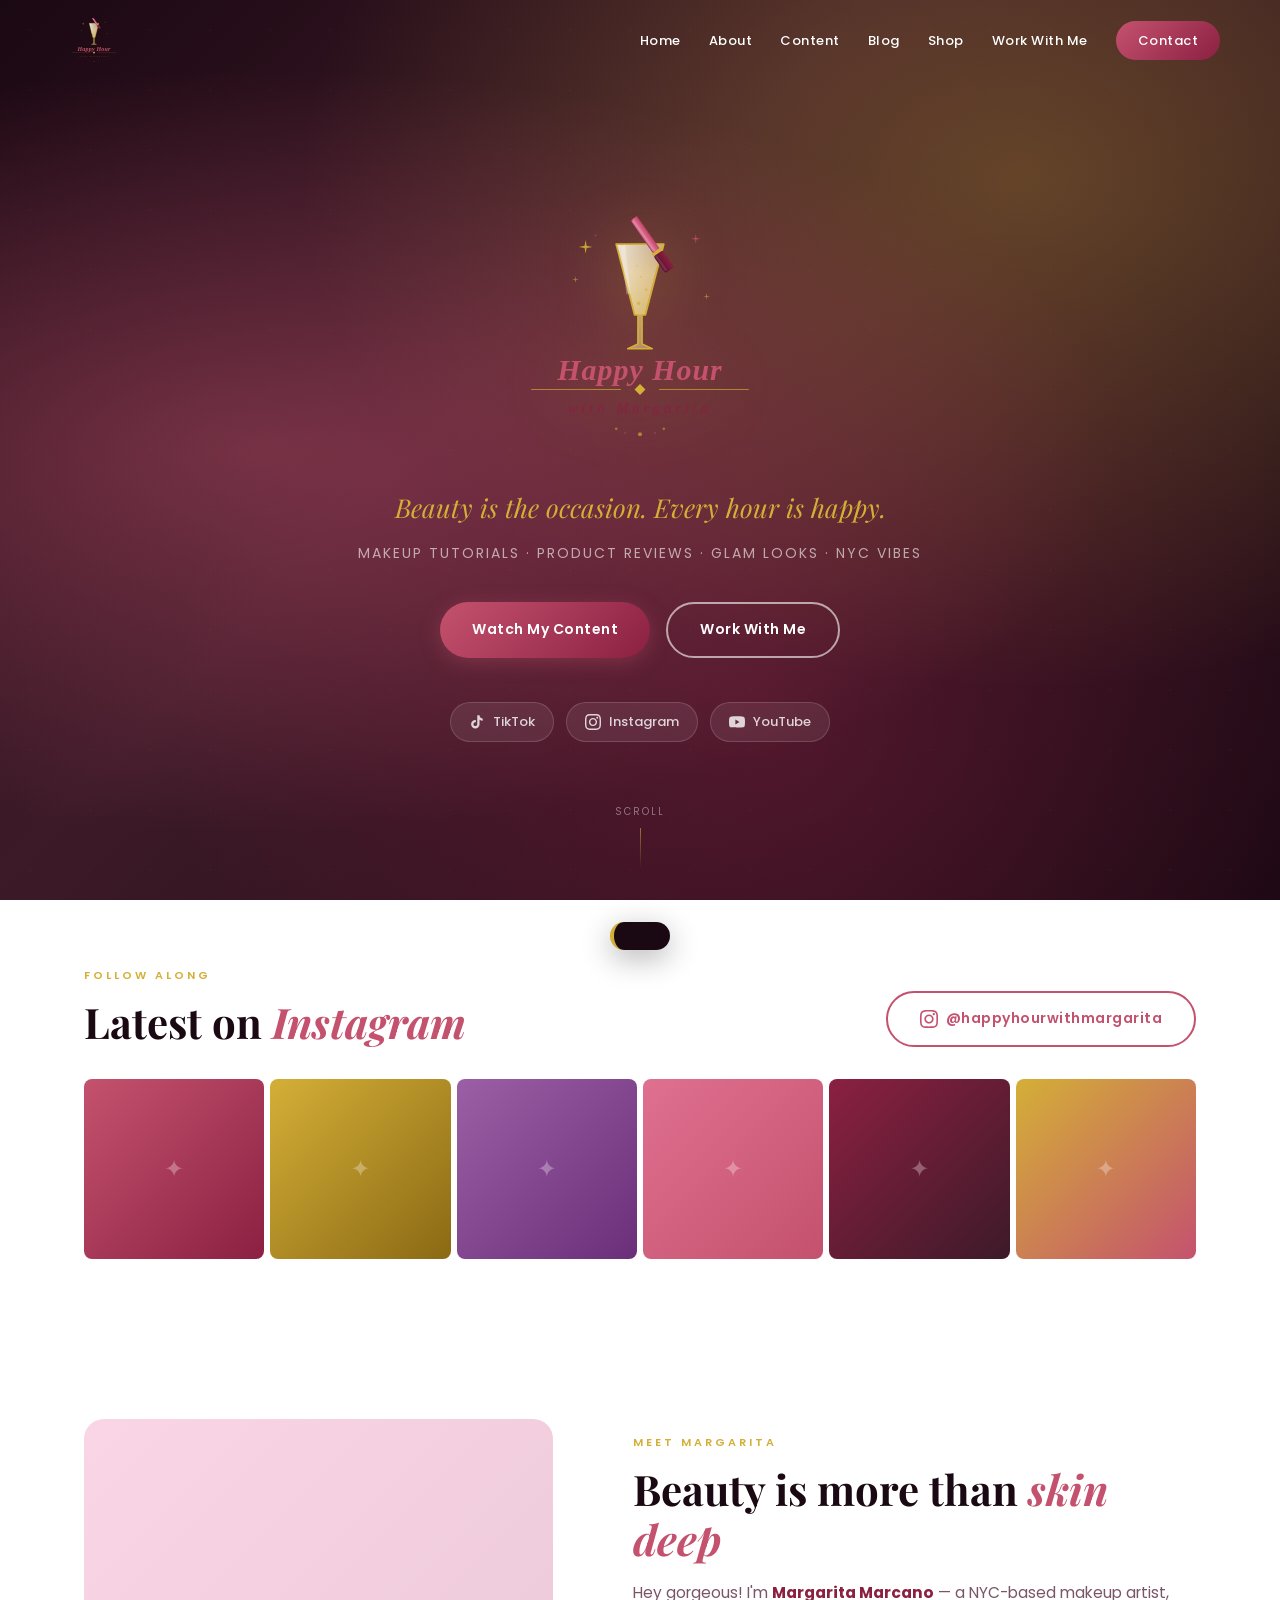
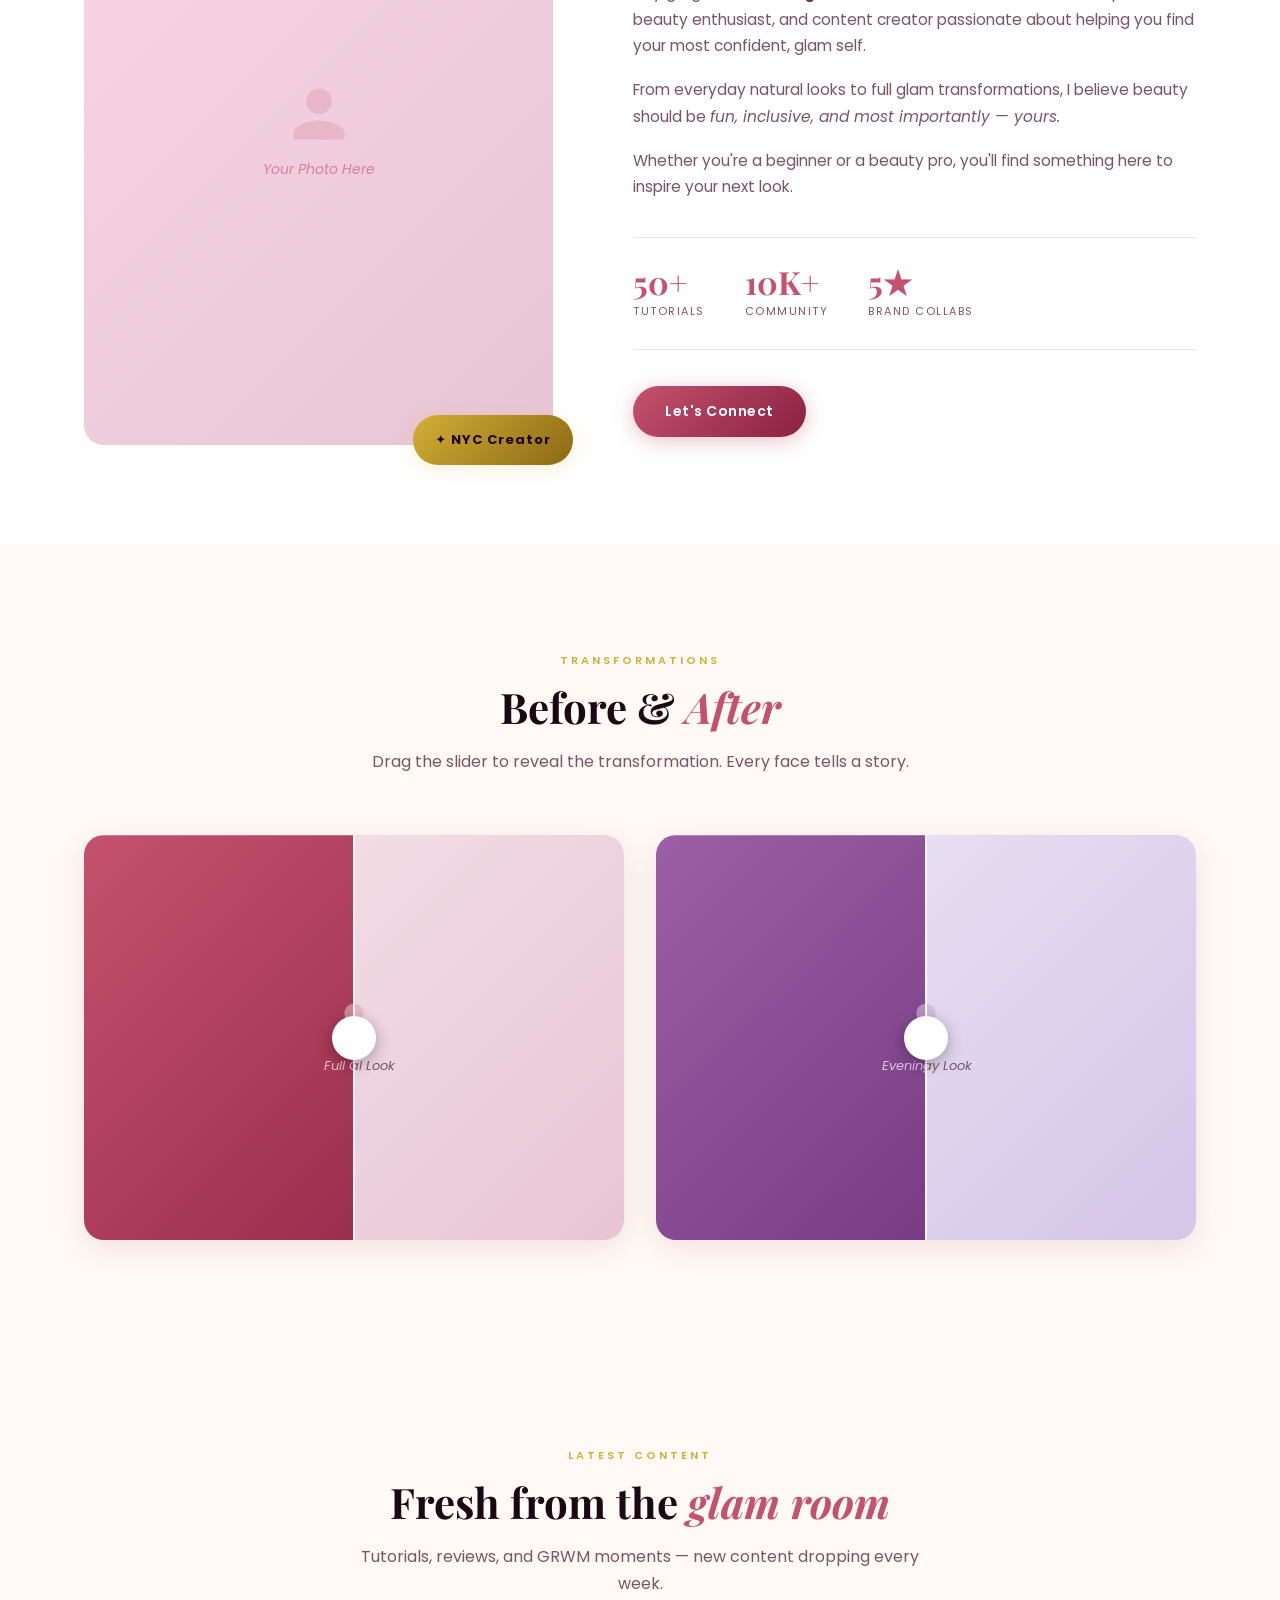
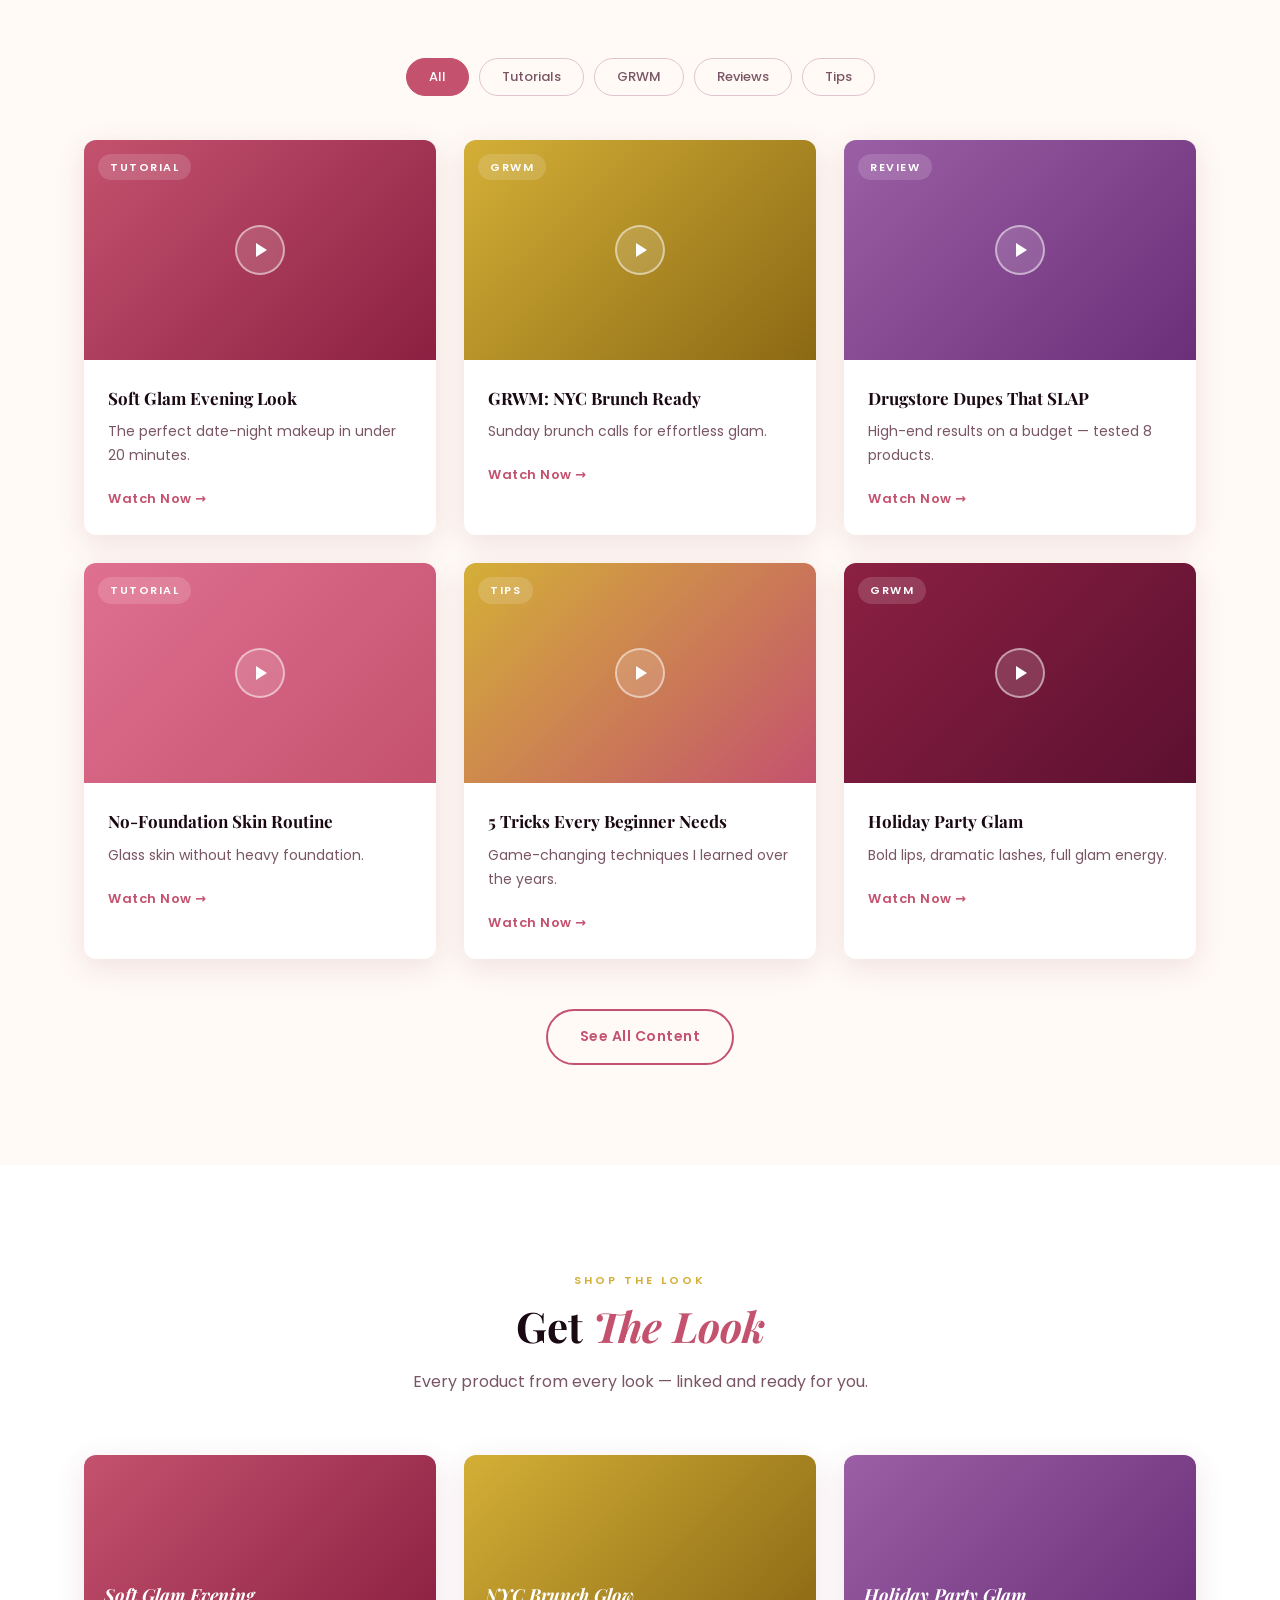
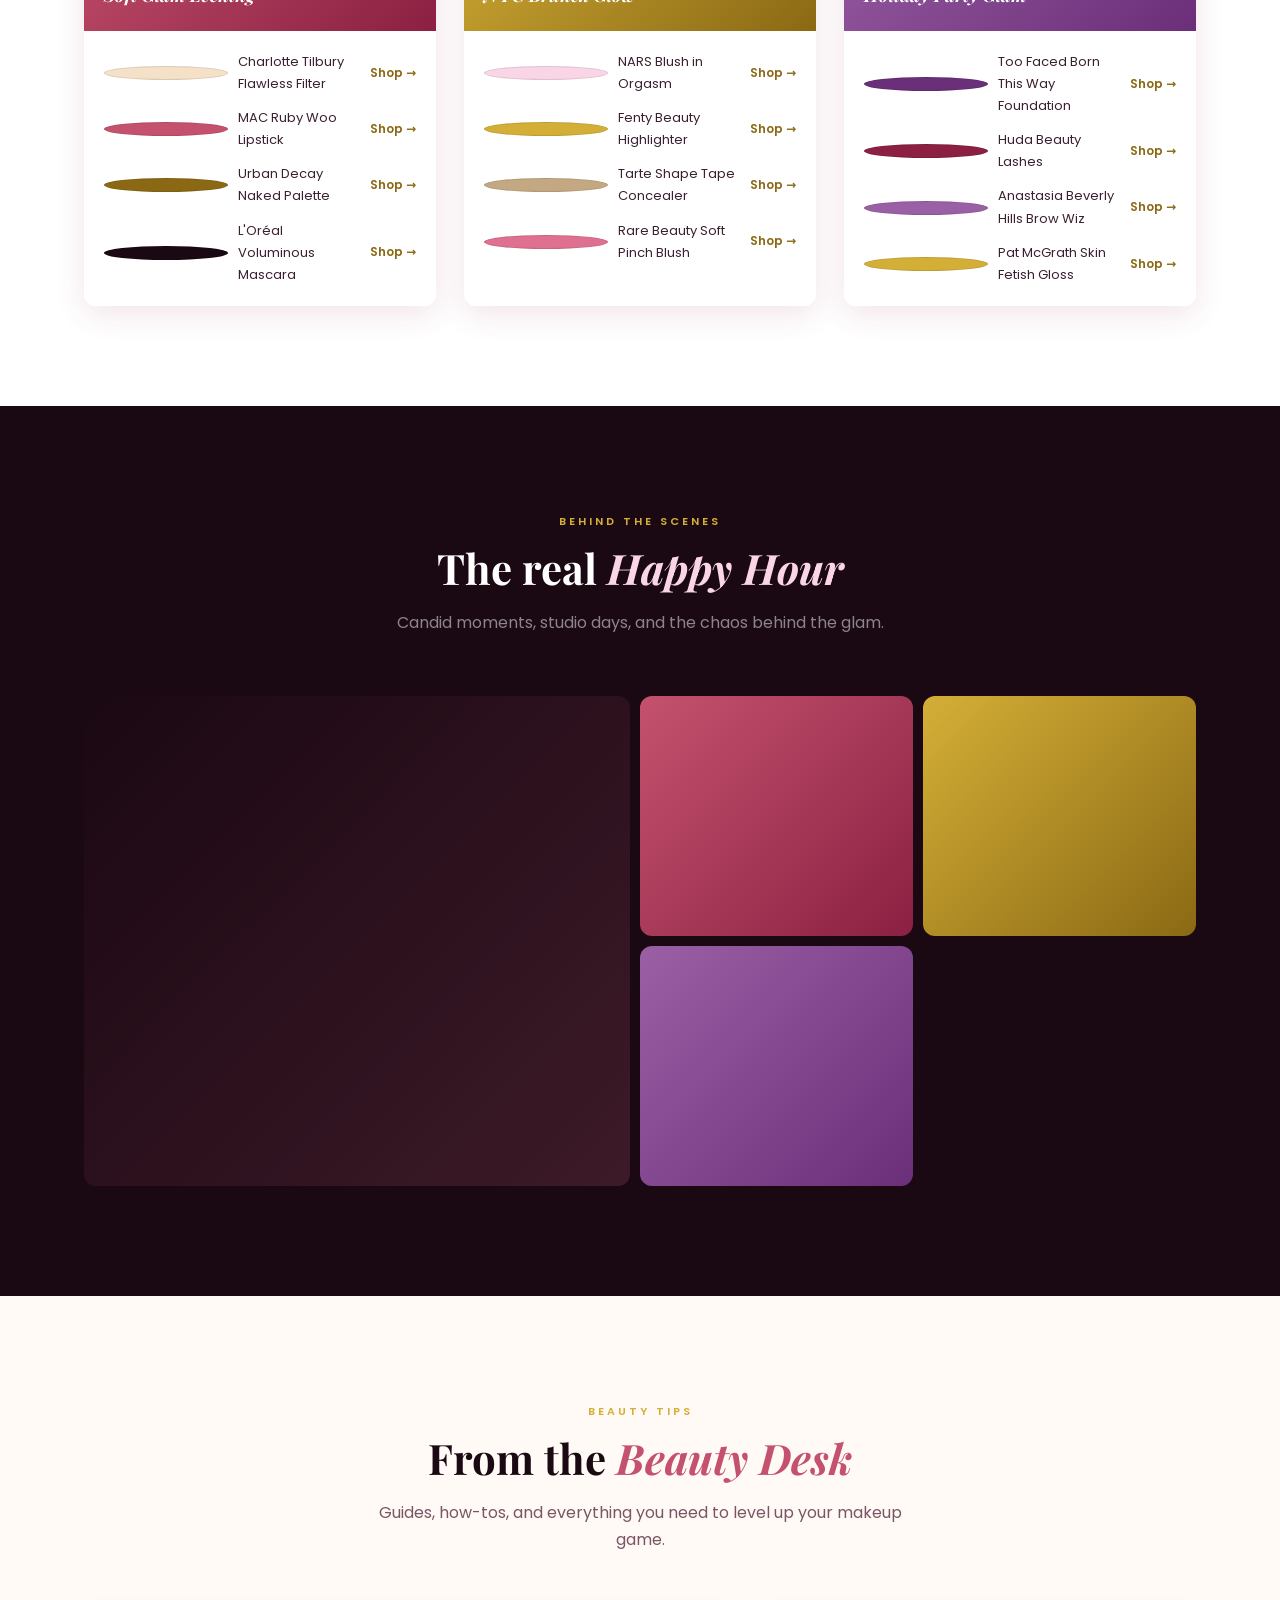
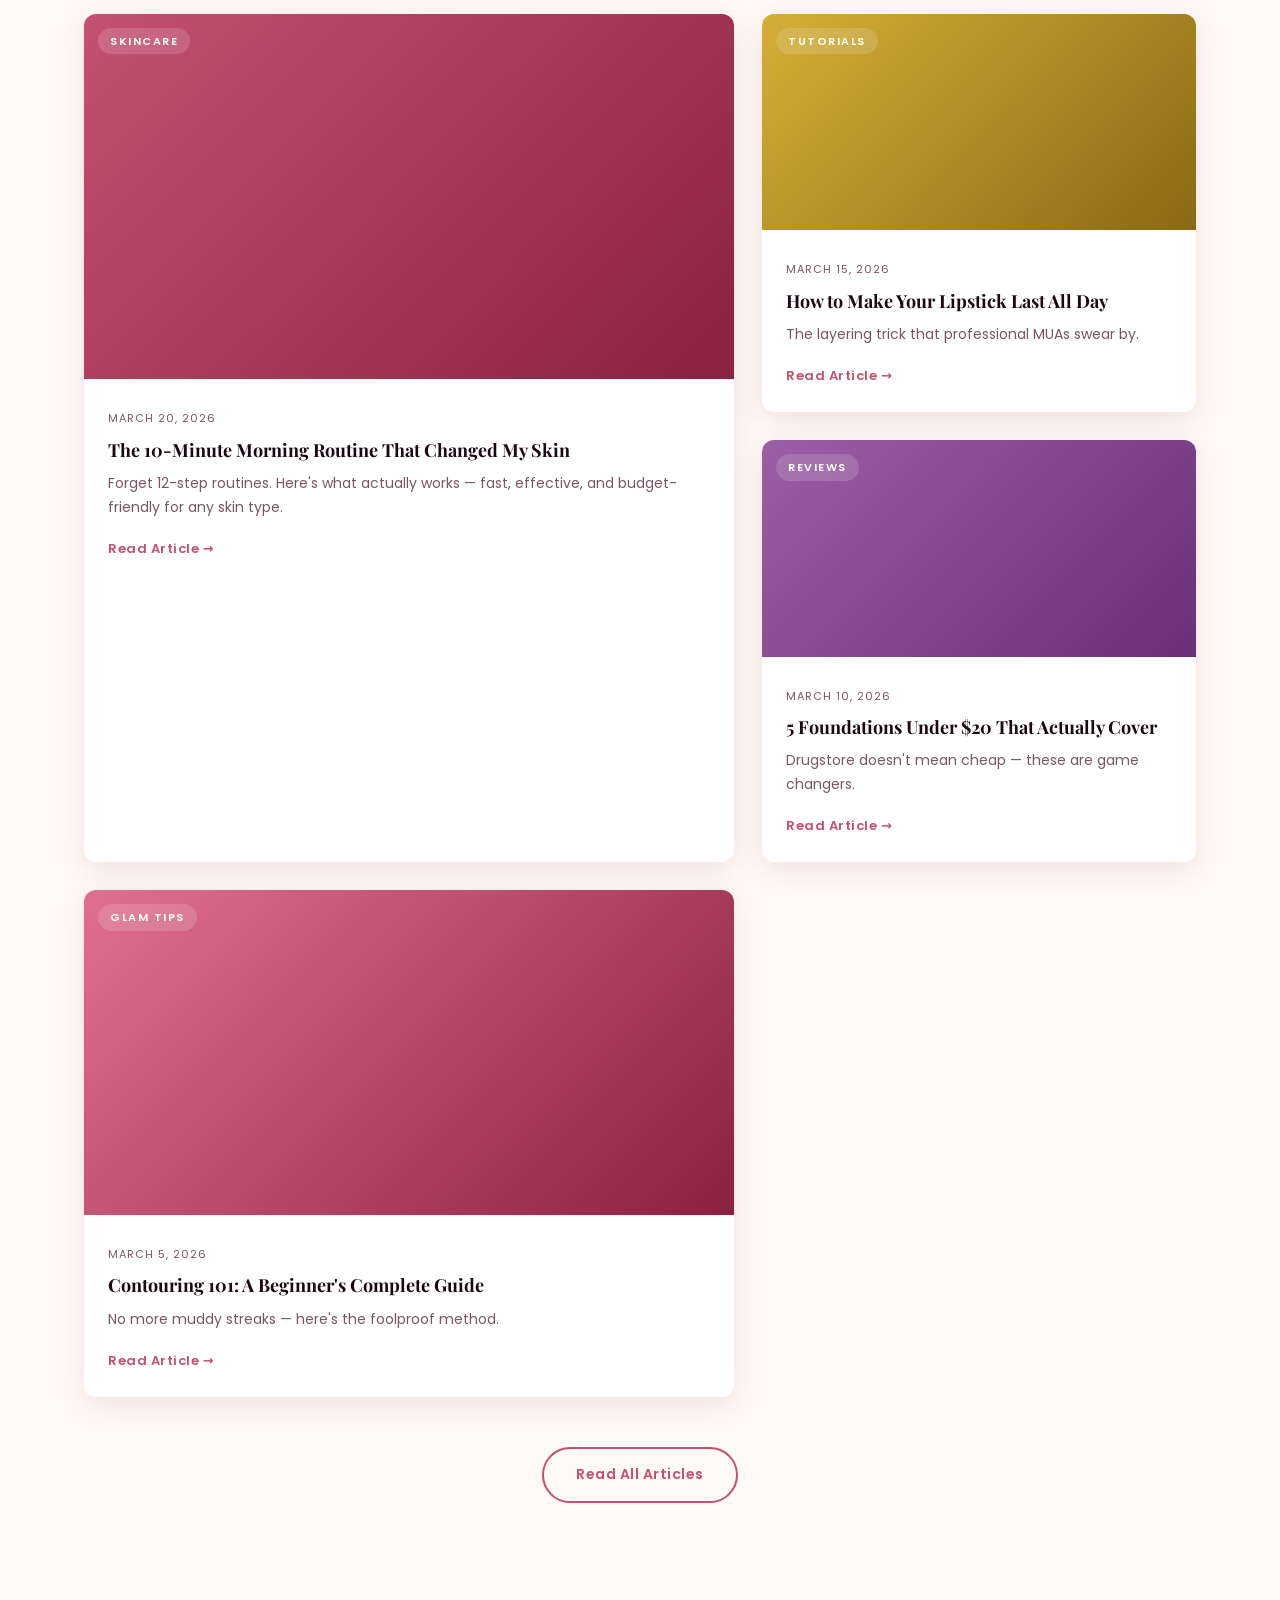
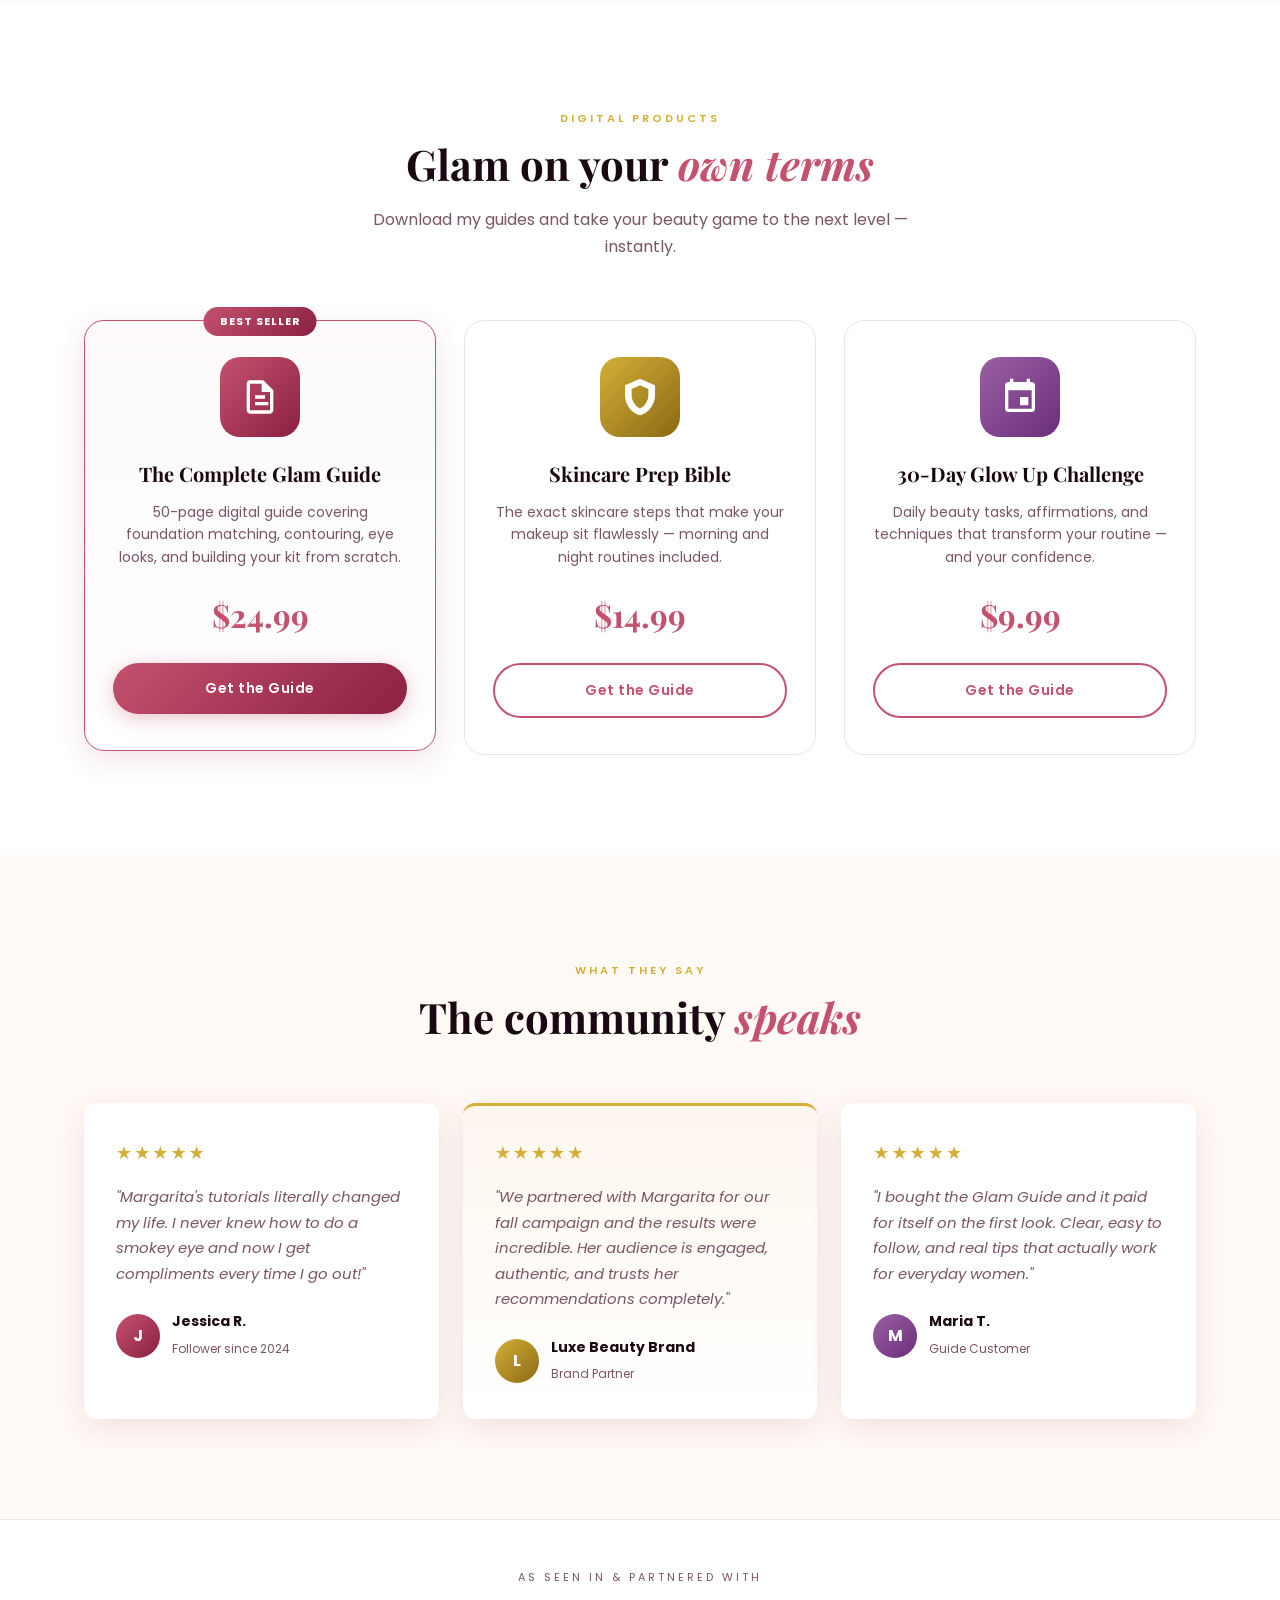
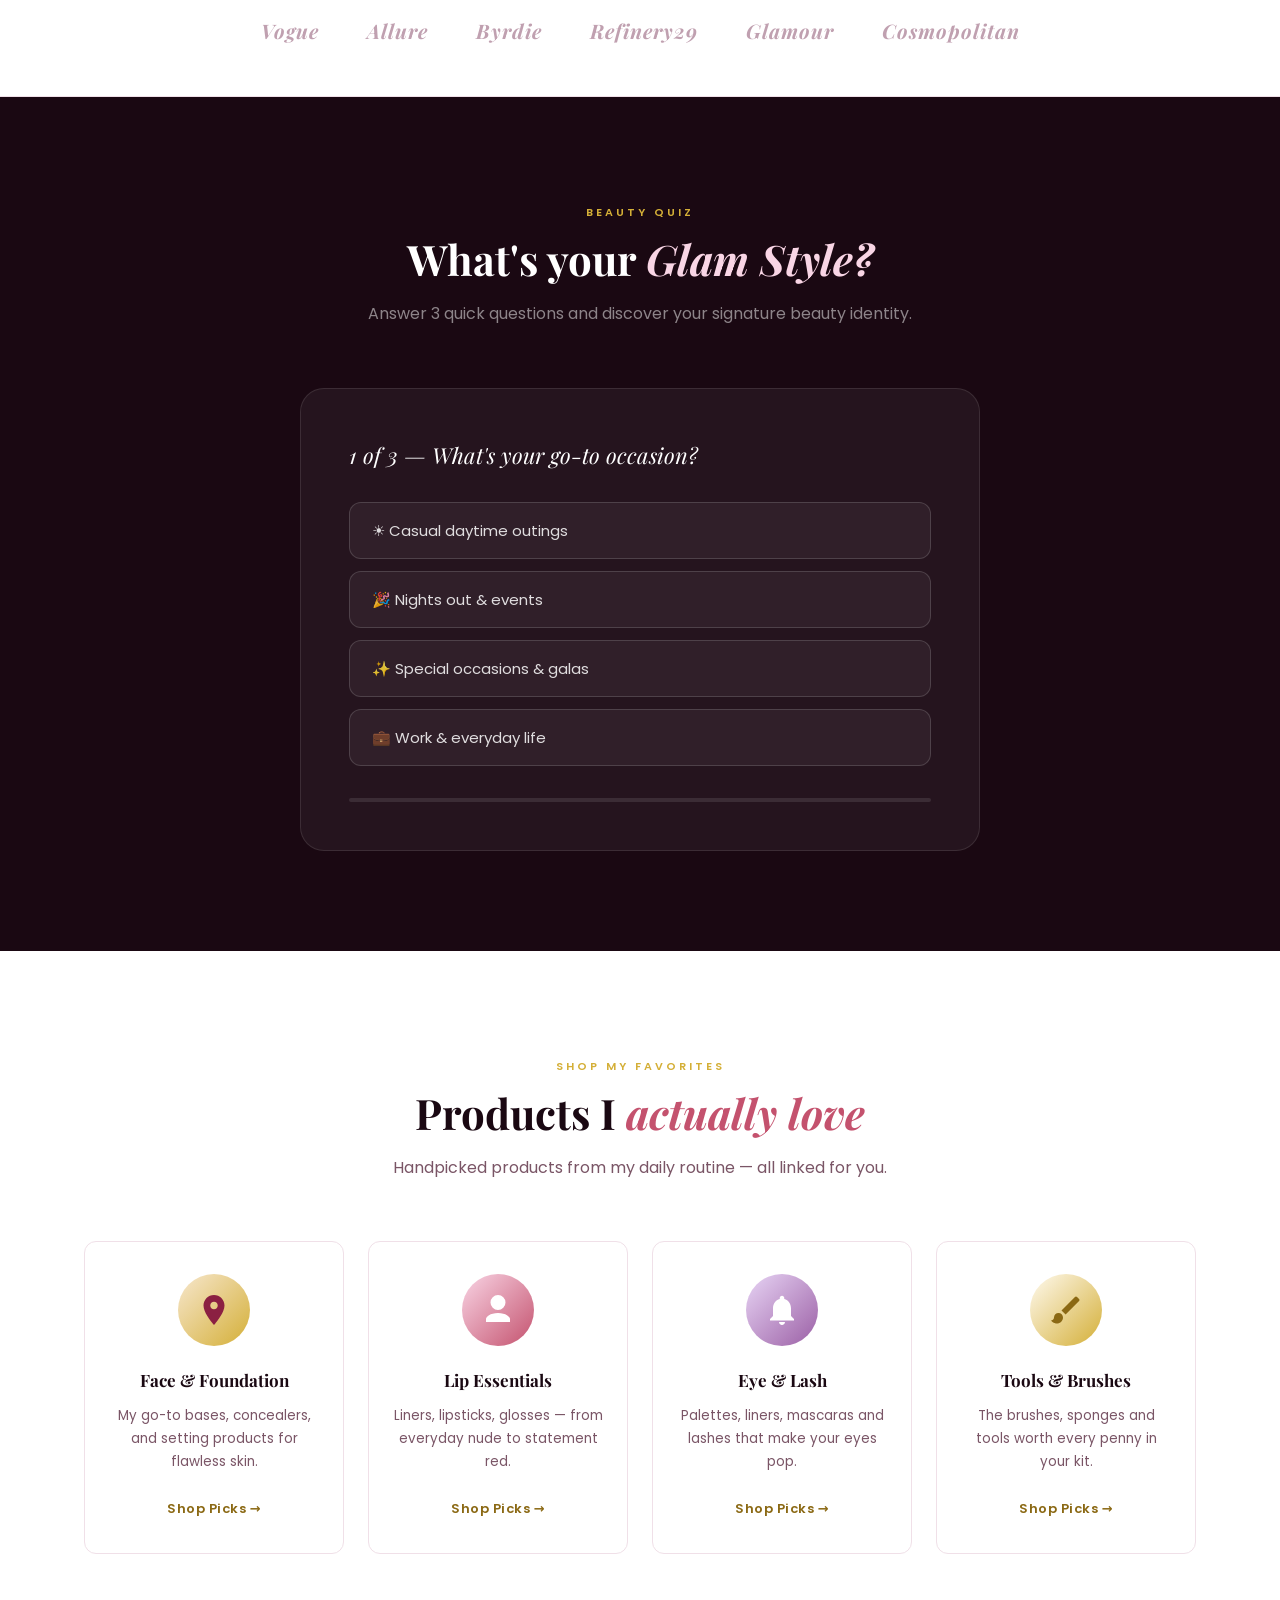
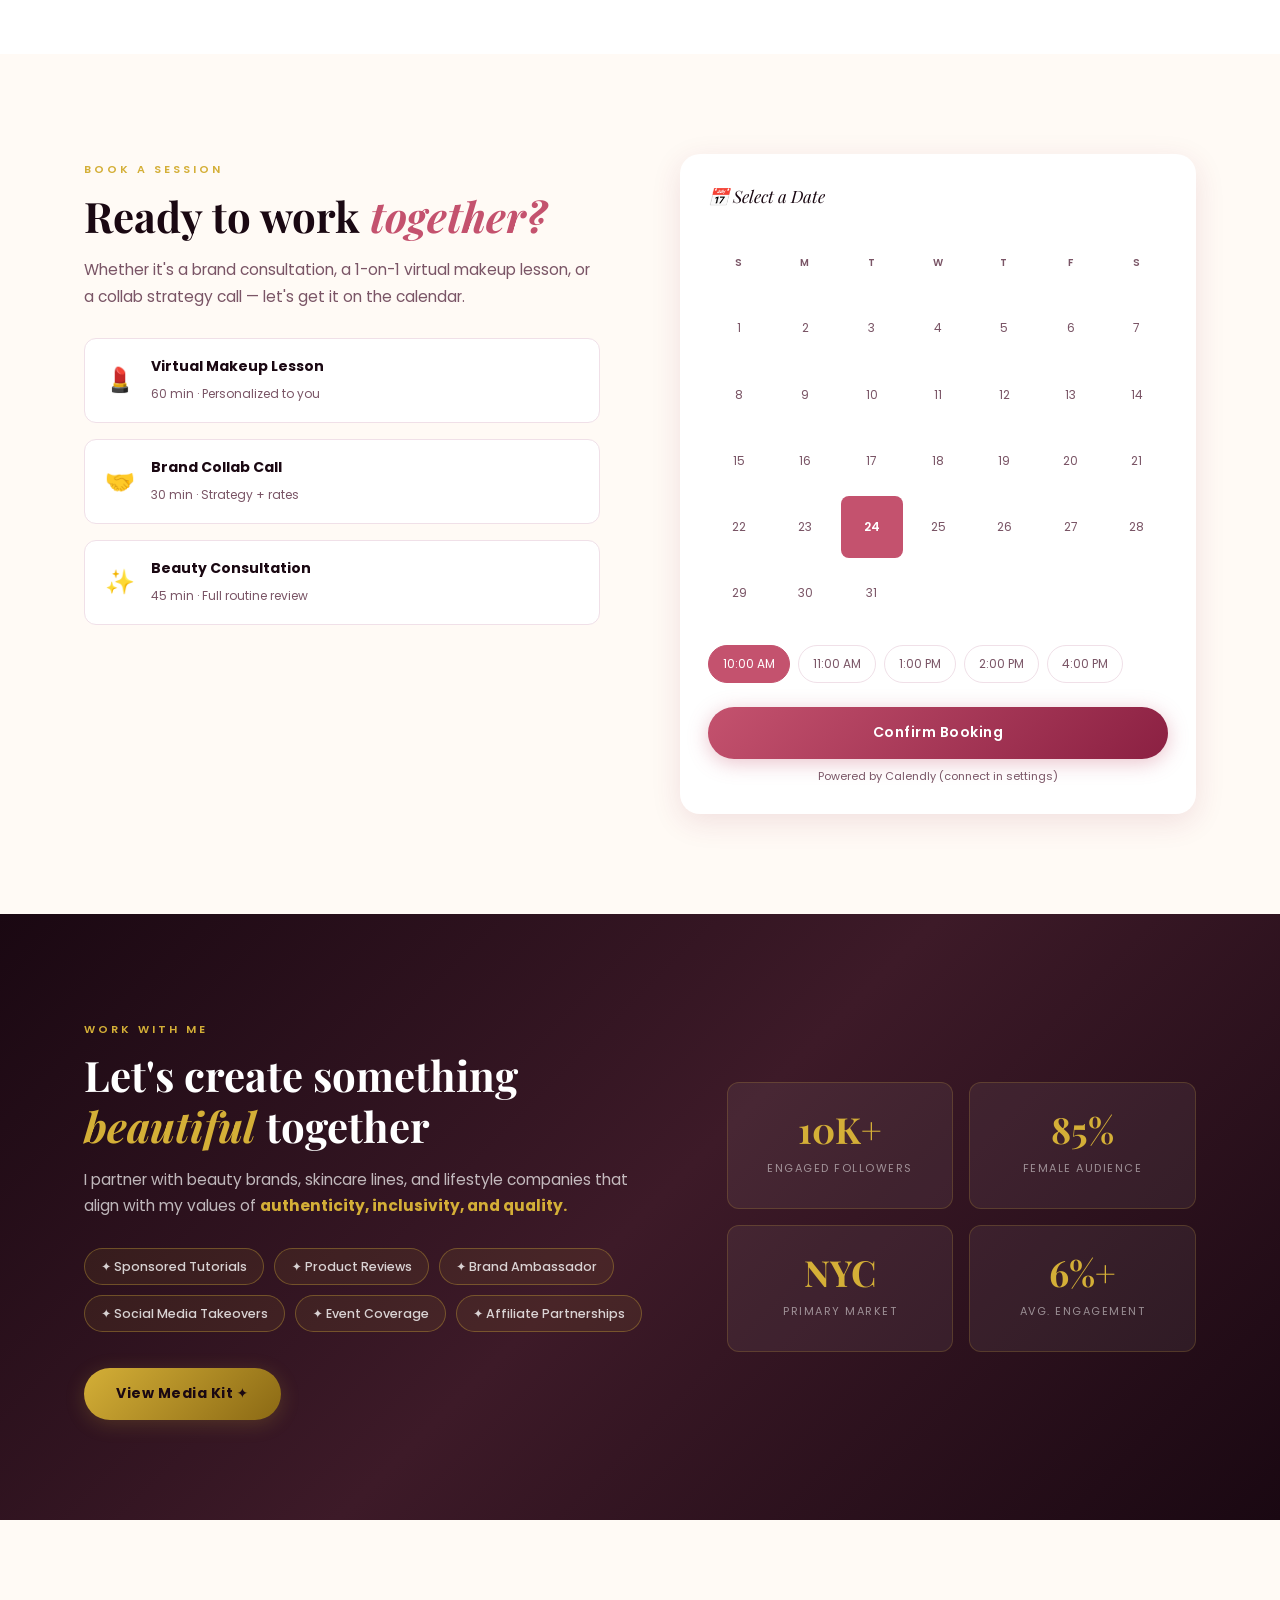
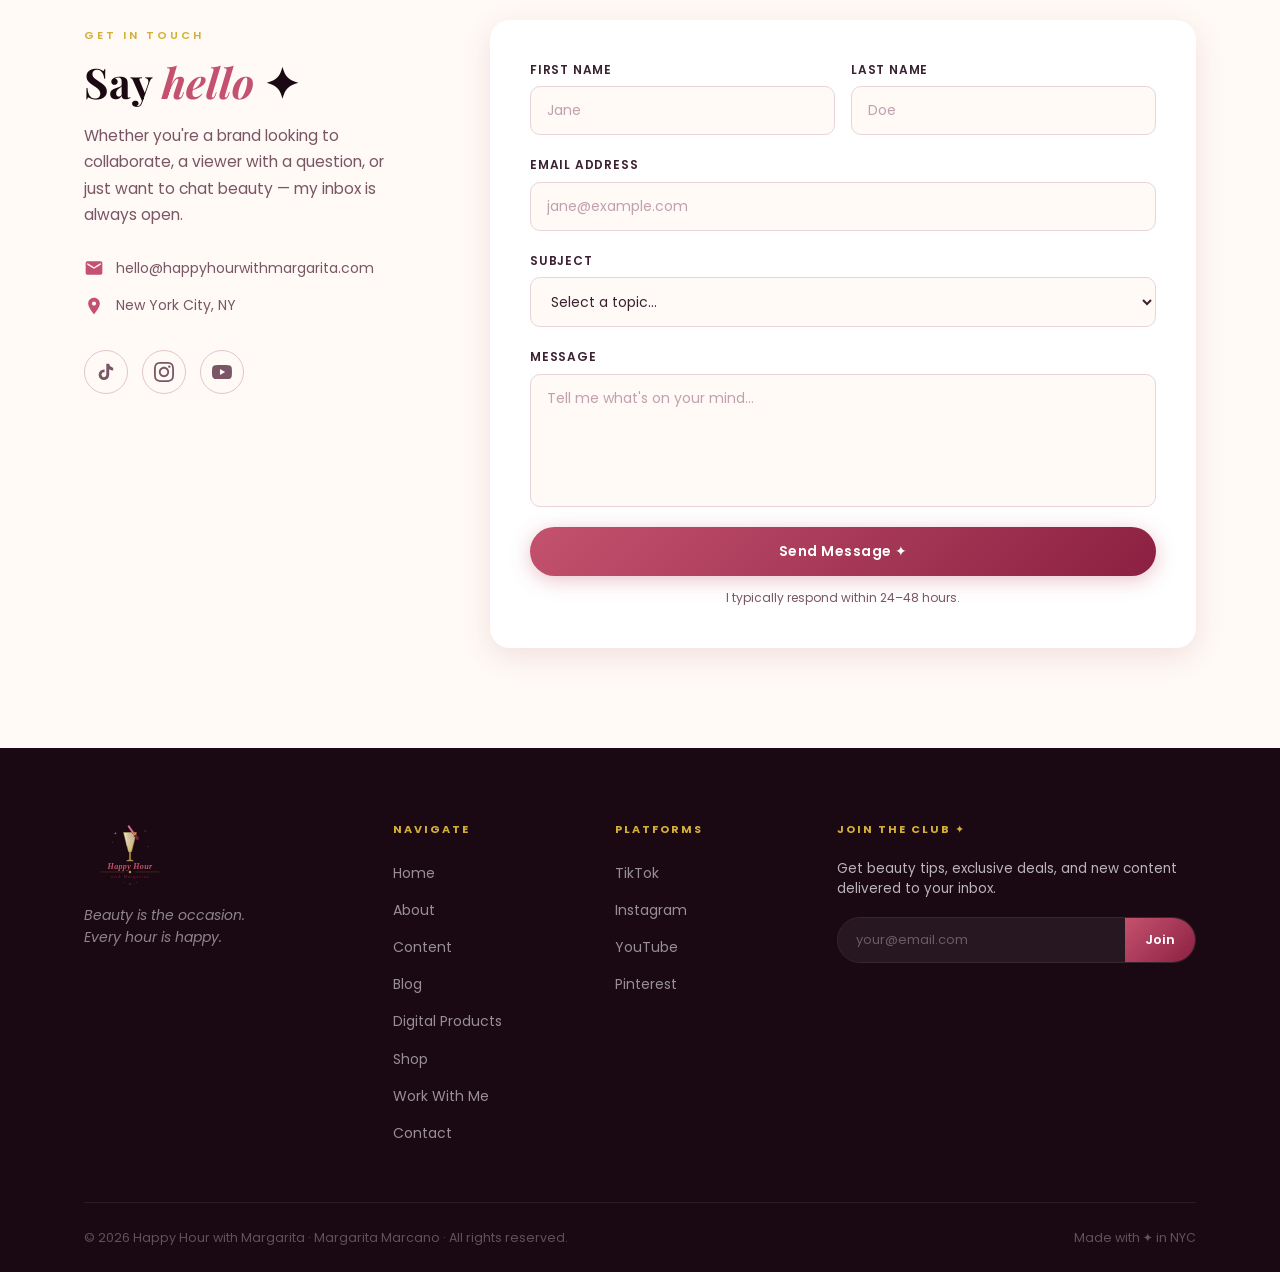
==== index.html @ 2d7ead0e "Initial site launch — Happy Hour with Margarita" ====
<!DOCTYPE html>
<html lang="en">
<head>
  <meta charset="UTF-8"/>
  <meta name="viewport" content="width=device-width, initial-scale=1.0"/>
  <meta name="description" content="Happy Hour with Margarita — Makeup tutorials, beauty tips, product reviews & glam content by Margarita Marcano."/>
  <title>Happy Hour with Margarita</title>
  <link rel="icon" href="logo.svg" type="image/svg+xml"/>
  <link rel="preconnect" href="https://fonts.googleapis.com"/>
  <link rel="preconnect" href="https://fonts.gstatic.com" crossorigin/>
  <link href="https://fonts.googleapis.com/css2?family=Playfair+Display:ital,wght@0,400;0,700;1,400;1,700&family=Poppins:wght@300;400;500;600&display=swap" rel="stylesheet"/>
  <link rel="stylesheet" href="css/style.css"/>
</head>
<body>

  <!-- ===== NAVBAR ===== -->
  <nav class="navbar" id="navbar">
    <div class="nav-inner">
      <a href="#home" class="nav-logo"><img src="logo.svg" alt="Happy Hour with Margarita" height="52"/></a>
      <button class="nav-toggle" id="navToggle" aria-label="Open menu">
        <span></span><span></span><span></span>
      </button>
      <ul class="nav-links" id="navLinks">
        <li><a href="#home">Home</a></li>
        <li><a href="#about">About</a></li>
        <li><a href="#content">Content</a></li>
        <li><a href="#blog">Blog</a></li>
        <li><a href="#shop">Shop</a></li>
        <li><a href="#collab">Work With Me</a></li>
        <li><a href="#contact" class="nav-cta">Contact</a></li>
      </ul>
    </div>
  </nav>

  <!-- ===== HERO ===== -->
  <section class="hero" id="home">
    <div class="hero-bg"></div>
    <div class="hero-overlay"></div>
    <div class="hero-content">
      <div class="hero-logo-wrap">
        <img src="logo.svg" alt="Happy Hour with Margarita" class="hero-logo"/>
      </div>
      <p class="hero-tagline">Beauty is the occasion. Every hour is happy.</p>
      <p class="hero-sub">Makeup tutorials · Product reviews · Glam looks · NYC vibes</p>
      <div class="hero-btns">
        <a href="#content" class="btn btn-primary">Watch My Content</a>
        <a href="#collab" class="btn btn-outline">Work With Me</a>
      </div>
      <div class="hero-socials">
        <a href="#" class="social-pill">
          <svg width="16" height="16" viewBox="0 0 24 24" fill="currentColor"><path d="M19.59 6.69a4.83 4.83 0 01-3.77-4.25V2h-3.45v13.67a2.89 2.89 0 01-2.88 2.5 2.89 2.89 0 01-2.89-2.89 2.89 2.89 0 012.89-2.89c.28 0 .54.04.79.1V9.01a6.28 6.28 0 00-.79-.05 6.34 6.34 0 00-6.34 6.34 6.34 6.34 0 006.34 6.34 6.34 6.34 0 006.33-6.34V8.69a8.18 8.18 0 004.78 1.52V6.75a4.85 4.85 0 01-1.01-.06z"/></svg>
          TikTok
        </a>
        <a href="#" class="social-pill">
          <svg width="16" height="16" viewBox="0 0 24 24" fill="currentColor"><path d="M12 2.163c3.204 0 3.584.012 4.85.07 3.252.148 4.771 1.691 4.919 4.919.058 1.265.069 1.645.069 4.849 0 3.205-.012 3.584-.069 4.849-.149 3.225-1.664 4.771-4.919 4.919-1.266.058-1.644.07-4.85.07-3.204 0-3.584-.012-4.849-.07-3.26-.149-4.771-1.699-4.919-4.92-.058-1.265-.07-1.644-.07-4.849 0-3.204.013-3.583.07-4.849.149-3.227 1.664-4.771 4.919-4.919 1.266-.057 1.645-.069 4.849-.069zm0-2.163c-3.259 0-3.667.014-4.947.072-4.358.2-6.78 2.618-6.98 6.98-.059 1.281-.073 1.689-.073 4.948 0 3.259.014 3.668.072 4.948.2 4.358 2.618 6.78 6.98 6.98 1.281.058 1.689.072 4.948.072 3.259 0 3.668-.014 4.948-.072 4.354-.2 6.782-2.618 6.979-6.98.059-1.28.073-1.689.073-4.948 0-3.259-.014-3.667-.072-4.947-.196-4.354-2.617-6.78-6.979-6.98-1.281-.059-1.69-.073-4.949-.073zm0 5.838c-3.403 0-6.162 2.759-6.162 6.162s2.759 6.163 6.162 6.163 6.162-2.759 6.162-6.163c0-3.403-2.759-6.162-6.162-6.162zm0 10.162c-2.209 0-4-1.79-4-4 0-2.209 1.791-4 4-4s4 1.791 4 4c0 2.21-1.791 4-4 4zm6.406-11.845c-.796 0-1.441.645-1.441 1.44s.645 1.44 1.441 1.44c.795 0 1.439-.645 1.439-1.44s-.644-1.44-1.439-1.44z"/></svg>
          Instagram
        </a>
        <a href="#" class="social-pill">
          <svg width="16" height="16" viewBox="0 0 24 24" fill="currentColor"><path d="M23.498 6.186a3.016 3.016 0 00-2.122-2.136C19.505 3.545 12 3.545 12 3.545s-7.505 0-9.377.505A3.017 3.017 0 00.502 6.186C0 8.07 0 12 0 12s0 3.93.502 5.814a3.016 3.016 0 002.122 2.136c1.871.505 9.376.505 9.376.505s7.505 0 9.377-.505a3.015 3.015 0 002.122-2.136C24 15.93 24 12 24 12s0-3.93-.502-5.814zM9.545 15.568V8.432L15.818 12l-6.273 3.568z"/></svg>
          YouTube
        </a>
      </div>
    </div>
    <div class="hero-scroll"><span>scroll</span><div class="scroll-line"></div></div>
  </section>

  <!-- ===== INSTAGRAM FEED ===== -->
  <section class="instagram-section" id="instagram">
    <div class="container">
      <div class="ig-header">
        <div>
          <span class="section-label">Follow Along</span>
          <h2 class="section-title" style="margin-bottom:0">Latest on <em>Instagram</em></h2>
        </div>
        <a href="#" class="btn btn-outline-dark">
          <svg width="18" height="18" viewBox="0 0 24 24" fill="currentColor"><path d="M12 2.163c3.204 0 3.584.012 4.85.07 3.252.148 4.771 1.691 4.919 4.919.058 1.265.069 1.645.069 4.849 0 3.205-.012 3.584-.069 4.849-.149 3.225-1.664 4.771-4.919 4.919-1.266.058-1.644.07-4.85.07-3.204 0-3.584-.012-4.849-.07-3.26-.149-4.771-1.699-4.919-4.92-.058-1.265-.07-1.644-.07-4.849 0-3.204.013-3.583.07-4.849.149-3.227 1.664-4.771 4.919-4.919 1.266-.057 1.645-.069 4.849-.069zm0-2.163c-3.259 0-3.667.014-4.947.072-4.358.2-6.78 2.618-6.98 6.98-.059 1.281-.073 1.689-.073 4.948 0 3.259.014 3.668.072 4.948.2 4.358 2.618 6.78 6.98 6.98 1.281.058 1.689.072 4.948.072 3.259 0 3.668-.014 4.948-.072 4.354-.2 6.782-2.618 6.979-6.98.059-1.28.073-1.689.073-4.948 0-3.259-.014-3.667-.072-4.947-.196-4.354-2.617-6.78-6.979-6.98-1.281-.059-1.69-.073-4.949-.073zm0 5.838c-3.403 0-6.162 2.759-6.162 6.162s2.759 6.163 6.162 6.163 6.162-2.759 6.162-6.163c0-3.403-2.759-6.162-6.162-6.162zm0 10.162c-2.209 0-4-1.79-4-4 0-2.209 1.791-4 4-4s4 1.791 4 4c0 2.21-1.791 4-4 4zm6.406-11.845c-.796 0-1.441.645-1.441 1.44s.645 1.44 1.441 1.44c.795 0 1.439-.645 1.439-1.44s-.644-1.44-1.439-1.44z"/></svg>
          @happyhourwithmargarita
        </a>
      </div>
      <div class="ig-grid">
        <a href="#" class="ig-post" style="--bg:linear-gradient(135deg,#C4526E,#8B2042)"><span>✦</span></a>
        <a href="#" class="ig-post" style="--bg:linear-gradient(135deg,#D4AF37,#8B6914)"><span>✦</span></a>
        <a href="#" class="ig-post" style="--bg:linear-gradient(135deg,#9B5FA5,#6B2F7A)"><span>✦</span></a>
        <a href="#" class="ig-post" style="--bg:linear-gradient(135deg,#E07090,#C4526E)"><span>✦</span></a>
        <a href="#" class="ig-post" style="--bg:linear-gradient(135deg,#8B2042,#3D1A28)"><span>✦</span></a>
        <a href="#" class="ig-post" style="--bg:linear-gradient(135deg,#D4AF37,#C4526E)"><span>✦</span></a>
      </div>
    </div>
  </section>

  <!-- ===== ABOUT ===== -->
  <section class="about section" id="about">
    <div class="container">
      <div class="about-grid">
        <div class="about-image-wrap">
          <div class="about-image-placeholder">
            <div class="img-placeholder-inner">
              <svg width="64" height="64" viewBox="0 0 24 24" fill="#C4526E" opacity="0.3"><path d="M12 12c2.7 0 4.8-2.1 4.8-4.8S14.7 2.4 12 2.4 7.2 4.5 7.2 7.2 9.3 12 12 12zm0 2.4c-3.2 0-9.6 1.6-9.6 4.8v2.4h19.2v-2.4c0-3.2-6.4-4.8-9.6-4.8z"/></svg>
              <p>Your Photo Here</p>
            </div>
          </div>
          <div class="about-badge">✦ NYC Creator</div>
        </div>
        <div class="about-text">
          <span class="section-label">Meet Margarita</span>
          <h2 class="section-title">Beauty is more than <em>skin deep</em></h2>
          <p>Hey gorgeous! I'm <strong>Margarita Marcano</strong> — a NYC-based makeup artist, beauty enthusiast, and content creator passionate about helping you find your most confident, glam self.</p>
          <p>From everyday natural looks to full glam transformations, I believe beauty should be <em>fun, inclusive, and most importantly — yours.</em></p>
          <p>Whether you're a beginner or a beauty pro, you'll find something here to inspire your next look.</p>
          <div class="about-stats">
            <div class="stat"><span class="stat-num">50+</span><span class="stat-label">Tutorials</span></div>
            <div class="stat"><span class="stat-num">10K+</span><span class="stat-label">Community</span></div>
            <div class="stat"><span class="stat-num">5★</span><span class="stat-label">Brand Collabs</span></div>
          </div>
          <a href="#contact" class="btn btn-primary">Let's Connect</a>
        </div>
      </div>
    </div>
  </section>

  <!-- ===== BEFORE & AFTER ===== -->
  <section class="ba-section section" id="before-after">
    <div class="container">
      <div class="section-header">
        <span class="section-label">Transformations</span>
        <h2 class="section-title">Before &amp; <em>After</em></h2>
        <p class="section-desc">Drag the slider to reveal the transformation. Every face tells a story.</p>
      </div>
      <div class="ba-grid">
        <div class="ba-slider" id="baSlider1">
          <div class="ba-before" style="background:linear-gradient(135deg,#F5E6EA,#E8C5D5)">
            <div class="ba-label">Before</div>
            <div class="ba-placeholder"><svg width="48" height="48" viewBox="0 0 24 24" fill="#C4526E" opacity="0.2"><path d="M12 12c2.7 0 4.8-2.1 4.8-4.8S14.7 2.4 12 2.4 7.2 4.5 7.2 7.2 9.3 12 12 12zm0 2.4c-3.2 0-9.6 1.6-9.6 4.8v2.4h19.2v-2.4c0-3.2-6.4-4.8-9.6-4.8z"/></svg><span>Natural Look</span></div>
          </div>
          <div class="ba-after" style="background:linear-gradient(135deg,#C4526E,#8B2042)">
            <div class="ba-label after">After</div>
            <div class="ba-placeholder light"><svg width="48" height="48" viewBox="0 0 24 24" fill="white" opacity="0.4"><path d="M12 12c2.7 0 4.8-2.1 4.8-4.8S14.7 2.4 12 2.4 7.2 4.5 7.2 7.2 9.3 12 12 12zm0 2.4c-3.2 0-9.6 1.6-9.6 4.8v2.4h19.2v-2.4c0-3.2-6.4-4.8-9.6-4.8z"/></svg><span>Full Glam</span></div>
          </div>
          <div class="ba-handle" data-slider="baSlider1">
            <div class="ba-line"></div>
            <div class="ba-circle">
              <svg width="20" height="20" viewBox="0 0 24 24" fill="white"><path d="M8 5l-7 7 7 7M16 5l7 7-7 7" stroke="white" stroke-width="2" fill="none"/></svg>
            </div>
          </div>
        </div>
        <div class="ba-slider" id="baSlider2">
          <div class="ba-before" style="background:linear-gradient(135deg,#EDE8F5,#D5C5E8)">
            <div class="ba-label">Before</div>
            <div class="ba-placeholder"><svg width="48" height="48" viewBox="0 0 24 24" fill="#9B5FA5" opacity="0.2"><path d="M12 12c2.7 0 4.8-2.1 4.8-4.8S14.7 2.4 12 2.4 7.2 4.5 7.2 7.2 9.3 12 12 12zm0 2.4c-3.2 0-9.6 1.6-9.6 4.8v2.4h19.2v-2.4c0-3.2-6.4-4.8-9.6-4.8z"/></svg><span>Everyday Look</span></div>
          </div>
          <div class="ba-after" style="background:linear-gradient(135deg,#9B5FA5,#6B2F7A)">
            <div class="ba-label after">After</div>
            <div class="ba-placeholder light"><svg width="48" height="48" viewBox="0 0 24 24" fill="white" opacity="0.4"><path d="M12 12c2.7 0 4.8-2.1 4.8-4.8S14.7 2.4 12 2.4 7.2 4.5 7.2 7.2 9.3 12 12 12zm0 2.4c-3.2 0-9.6 1.6-9.6 4.8v2.4h19.2v-2.4c0-3.2-6.4-4.8-9.6-4.8z"/></svg><span>Evening Glam</span></div>
          </div>
          <div class="ba-handle" data-slider="baSlider2">
            <div class="ba-line"></div>
            <div class="ba-circle">
              <svg width="20" height="20" viewBox="0 0 24 24" fill="white"><path d="M8 5l-7 7 7 7M16 5l7 7-7 7" stroke="white" stroke-width="2" fill="none"/></svg>
            </div>
          </div>
        </div>
      </div>
    </div>
  </section>

  <!-- ===== CONTENT / VIDEOS ===== -->
  <section class="content-section section" id="content">
    <div class="container">
      <div class="section-header">
        <span class="section-label">Latest Content</span>
        <h2 class="section-title">Fresh from the <em>glam room</em></h2>
        <p class="section-desc">Tutorials, reviews, and GRWM moments — new content dropping every week.</p>
      </div>
      <div class="content-filters">
        <button class="filter-btn active" data-filter="all">All</button>
        <button class="filter-btn" data-filter="tutorial">Tutorials</button>
        <button class="filter-btn" data-filter="grwm">GRWM</button>
        <button class="filter-btn" data-filter="review">Reviews</button>
        <button class="filter-btn" data-filter="tips">Tips</button>
      </div>
      <div class="content-grid">
        <article class="content-card" data-category="tutorial">
          <div class="card-thumb" style="--c1:#C4526E;--c2:#8B2042;">
            <div class="card-play"><svg width="24" height="24" viewBox="0 0 24 24" fill="white"><path d="M8 5v14l11-7z"/></svg></div>
            <span class="card-tag">Tutorial</span>
          </div>
          <div class="card-body">
            <h3>Soft Glam Evening Look</h3>
            <p>The perfect date-night makeup in under 20 minutes.</p>
            <a href="#" class="card-link">Watch Now →</a>
          </div>
        </article>
        <article class="content-card" data-category="grwm">
          <div class="card-thumb" style="--c1:#D4AF37;--c2:#8B6914;">
            <div class="card-play"><svg width="24" height="24" viewBox="0 0 24 24" fill="white"><path d="M8 5v14l11-7z"/></svg></div>
            <span class="card-tag">GRWM</span>
          </div>
          <div class="card-body">
            <h3>GRWM: NYC Brunch Ready</h3>
            <p>Sunday brunch calls for effortless glam.</p>
            <a href="#" class="card-link">Watch Now →</a>
          </div>
        </article>
        <article class="content-card" data-category="review">
          <div class="card-thumb" style="--c1:#9B5FA5;--c2:#6B2F7A;">
            <div class="card-play"><svg width="24" height="24" viewBox="0 0 24 24" fill="white"><path d="M8 5v14l11-7z"/></svg></div>
            <span class="card-tag">Review</span>
          </div>
          <div class="card-body">
            <h3>Drugstore Dupes That SLAP</h3>
            <p>High-end results on a budget — tested 8 products.</p>
            <a href="#" class="card-link">Watch Now →</a>
          </div>
        </article>
        <article class="content-card" data-category="tutorial">
          <div class="card-thumb" style="--c1:#E07090;--c2:#C4526E;">
            <div class="card-play"><svg width="24" height="24" viewBox="0 0 24 24" fill="white"><path d="M8 5v14l11-7z"/></svg></div>
            <span class="card-tag">Tutorial</span>
          </div>
          <div class="card-body">
            <h3>No-Foundation Skin Routine</h3>
            <p>Glass skin without heavy foundation.</p>
            <a href="#" class="card-link">Watch Now →</a>
          </div>
        </article>
        <article class="content-card" data-category="tips">
          <div class="card-thumb" style="--c1:#D4AF37;--c2:#C4526E;">
            <div class="card-play"><svg width="24" height="24" viewBox="0 0 24 24" fill="white"><path d="M8 5v14l11-7z"/></svg></div>
            <span class="card-tag">Tips</span>
          </div>
          <div class="card-body">
            <h3>5 Tricks Every Beginner Needs</h3>
            <p>Game-changing techniques I learned over the years.</p>
            <a href="#" class="card-link">Watch Now →</a>
          </div>
        </article>
        <article class="content-card" data-category="grwm">
          <div class="card-thumb" style="--c1:#8B2042;--c2:#5C1030;">
            <div class="card-play"><svg width="24" height="24" viewBox="0 0 24 24" fill="white"><path d="M8 5v14l11-7z"/></svg></div>
            <span class="card-tag">GRWM</span>
          </div>
          <div class="card-body">
            <h3>Holiday Party Glam</h3>
            <p>Bold lips, dramatic lashes, full glam energy.</p>
            <a href="#" class="card-link">Watch Now →</a>
          </div>
        </article>
      </div>
      <div class="section-cta"><a href="#" class="btn btn-outline-dark">See All Content</a></div>
    </div>
  </section>

  <!-- ===== GET THE LOOK ===== -->
  <section class="gtl-section section" id="get-the-look">
    <div class="container">
      <div class="section-header">
        <span class="section-label">Shop The Look</span>
        <h2 class="section-title">Get <em>The Look</em></h2>
        <p class="section-desc">Every product from every look — linked and ready for you.</p>
      </div>
      <div class="gtl-grid">
        <div class="gtl-card">
          <div class="gtl-thumb" style="background:linear-gradient(135deg,#C4526E,#8B2042)">
            <span class="gtl-name">Soft Glam Evening</span>
          </div>
          <div class="gtl-products">
            <div class="gtl-product">
              <span class="gtl-dot" style="background:#F5E0C8"></span>
              <span>Charlotte Tilbury Flawless Filter</span>
              <a href="#" class="gtl-buy">Shop →</a>
            </div>
            <div class="gtl-product">
              <span class="gtl-dot" style="background:#C4526E"></span>
              <span>MAC Ruby Woo Lipstick</span>
              <a href="#" class="gtl-buy">Shop →</a>
            </div>
            <div class="gtl-product">
              <span class="gtl-dot" style="background:#8B6914"></span>
              <span>Urban Decay Naked Palette</span>
              <a href="#" class="gtl-buy">Shop →</a>
            </div>
            <div class="gtl-product">
              <span class="gtl-dot" style="background:#1A0812"></span>
              <span>L'Oréal Voluminous Mascara</span>
              <a href="#" class="gtl-buy">Shop →</a>
            </div>
          </div>
        </div>
        <div class="gtl-card">
          <div class="gtl-thumb" style="background:linear-gradient(135deg,#D4AF37,#8B6914)">
            <span class="gtl-name">NYC Brunch Glow</span>
          </div>
          <div class="gtl-products">
            <div class="gtl-product">
              <span class="gtl-dot" style="background:#F9D5E5"></span>
              <span>NARS Blush in Orgasm</span>
              <a href="#" class="gtl-buy">Shop →</a>
            </div>
            <div class="gtl-product">
              <span class="gtl-dot" style="background:#D4AF37"></span>
              <span>Fenty Beauty Highlighter</span>
              <a href="#" class="gtl-buy">Shop →</a>
            </div>
            <div class="gtl-product">
              <span class="gtl-dot" style="background:#C4A882"></span>
              <span>Tarte Shape Tape Concealer</span>
              <a href="#" class="gtl-buy">Shop →</a>
            </div>
            <div class="gtl-product">
              <span class="gtl-dot" style="background:#E07090"></span>
              <span>Rare Beauty Soft Pinch Blush</span>
              <a href="#" class="gtl-buy">Shop →</a>
            </div>
          </div>
        </div>
        <div class="gtl-card">
          <div class="gtl-thumb" style="background:linear-gradient(135deg,#9B5FA5,#6B2F7A)">
            <span class="gtl-name">Holiday Party Glam</span>
          </div>
          <div class="gtl-products">
            <div class="gtl-product">
              <span class="gtl-dot" style="background:#6B2F7A"></span>
              <span>Too Faced Born This Way Foundation</span>
              <a href="#" class="gtl-buy">Shop →</a>
            </div>
            <div class="gtl-product">
              <span class="gtl-dot" style="background:#8B2042"></span>
              <span>Huda Beauty Lashes</span>
              <a href="#" class="gtl-buy">Shop →</a>
            </div>
            <div class="gtl-product">
              <span class="gtl-dot" style="background:#9B5FA5"></span>
              <span>Anastasia Beverly Hills Brow Wiz</span>
              <a href="#" class="gtl-buy">Shop →</a>
            </div>
            <div class="gtl-product">
              <span class="gtl-dot" style="background:#D4AF37"></span>
              <span>Pat McGrath Skin Fetish Gloss</span>
              <a href="#" class="gtl-buy">Shop →</a>
            </div>
          </div>
        </div>
      </div>
    </div>
  </section>

  <!-- ===== BEHIND THE SCENES ===== -->
  <section class="bts-section section" id="bts">
    <div class="container">
      <div class="section-header">
        <span class="section-label">Behind The Scenes</span>
        <h2 class="section-title">The real <em>Happy Hour</em></h2>
        <p class="section-desc">Candid moments, studio days, and the chaos behind the glam.</p>
      </div>
      <div class="bts-grid">
        <div class="bts-item bts-large" style="background:linear-gradient(135deg,#1A0812,#3D1A28)">
          <div class="bts-overlay"><span>Studio Day ✦</span></div>
        </div>
        <div class="bts-item" style="background:linear-gradient(135deg,#C4526E,#8B2042)">
          <div class="bts-overlay"><span>Behind the Camera</span></div>
        </div>
        <div class="bts-item" style="background:linear-gradient(135deg,#D4AF37,#8B6914)">
          <div class="bts-overlay"><span>Product Haul</span></div>
        </div>
        <div class="bts-item" style="background:linear-gradient(135deg,#9B5FA5,#6B2F7A)">
          <div class="bts-overlay"><span>Getting Ready</span></div>
        </div>
        <div class="bts-item bts-wide" style="background:linear-gradient(135deg,#8B2042,#C4526E)">
          <div class="bts-overlay"><span>NYC Vibes ✦</span></div>
        </div>
      </div>
    </div>
  </section>

  <!-- ===== BLOG / TIPS ===== -->
  <section class="blog-section section" id="blog">
    <div class="container">
      <div class="section-header">
        <span class="section-label">Beauty Tips</span>
        <h2 class="section-title">From the <em>Beauty Desk</em></h2>
        <p class="section-desc">Guides, how-tos, and everything you need to level up your makeup game.</p>
      </div>
      <div class="blog-grid">
        <article class="blog-card blog-featured">
          <div class="blog-thumb" style="background:linear-gradient(135deg,#C4526E,#8B2042)">
            <span class="blog-cat">Skincare</span>
          </div>
          <div class="blog-body">
            <span class="blog-date">March 20, 2026</span>
            <h3>The 10-Minute Morning Routine That Changed My Skin</h3>
            <p>Forget 12-step routines. Here's what actually works — fast, effective, and budget-friendly for any skin type.</p>
            <a href="#" class="card-link">Read Article →</a>
          </div>
        </article>
        <article class="blog-card">
          <div class="blog-thumb sm" style="background:linear-gradient(135deg,#D4AF37,#8B6914)">
            <span class="blog-cat">Tutorials</span>
          </div>
          <div class="blog-body">
            <span class="blog-date">March 15, 2026</span>
            <h3>How to Make Your Lipstick Last All Day</h3>
            <p>The layering trick that professional MUAs swear by.</p>
            <a href="#" class="card-link">Read Article →</a>
          </div>
        </article>
        <article class="blog-card">
          <div class="blog-thumb sm" style="background:linear-gradient(135deg,#9B5FA5,#6B2F7A)">
            <span class="blog-cat">Reviews</span>
          </div>
          <div class="blog-body">
            <span class="blog-date">March 10, 2026</span>
            <h3>5 Foundations Under $20 That Actually Cover</h3>
            <p>Drugstore doesn't mean cheap — these are game changers.</p>
            <a href="#" class="card-link">Read Article →</a>
          </div>
        </article>
        <article class="blog-card">
          <div class="blog-thumb sm" style="background:linear-gradient(135deg,#E07090,#8B2042)">
            <span class="blog-cat">Glam Tips</span>
          </div>
          <div class="blog-body">
            <span class="blog-date">March 5, 2026</span>
            <h3>Contouring 101: A Beginner's Complete Guide</h3>
            <p>No more muddy streaks — here's the foolproof method.</p>
            <a href="#" class="card-link">Read Article →</a>
          </div>
        </article>
      </div>
      <div class="section-cta"><a href="#" class="btn btn-outline-dark">Read All Articles</a></div>
    </div>
  </section>

  <!-- ===== DIGITAL PRODUCTS ===== -->
  <section class="products-section section" id="products">
    <div class="container">
      <div class="section-header">
        <span class="section-label">Digital Products</span>
        <h2 class="section-title">Glam on your <em>own terms</em></h2>
        <p class="section-desc">Download my guides and take your beauty game to the next level — instantly.</p>
      </div>
      <div class="products-grid">
        <div class="product-card featured-product">
          <div class="product-badge">Best Seller</div>
          <div class="product-icon" style="background:linear-gradient(135deg,#C4526E,#8B2042)">
            <svg width="40" height="40" viewBox="0 0 24 24" fill="white"><path d="M14 2H6c-1.1 0-2 .9-2 2v16c0 1.1.89 2 2 2h12c1.1 0 2-.9 2-2V8l-6-6zm4 18H6V4h7v5h5v11zm-3-7H9v-2h6v2zm2 4H9v-2h8v2z"/></svg>
          </div>
          <h3>The Complete Glam Guide</h3>
          <p>50-page digital guide covering foundation matching, contouring, eye looks, and building your kit from scratch.</p>
          <div class="product-price">$24.99</div>
          <a href="#" class="btn btn-primary btn-full">Get the Guide</a>
        </div>
        <div class="product-card">
          <div class="product-icon" style="background:linear-gradient(135deg,#D4AF37,#8B6914)">
            <svg width="40" height="40" viewBox="0 0 24 24" fill="white"><path d="M12 1L3 5v6c0 5.55 3.84 10.74 9 12 5.16-1.26 9-6.45 9-12V5l-9-4zm0 4l5 2.18V11c0 3.5-2.33 6.79-5 7.93-2.67-1.14-5-4.43-5-7.93V7.18L12 5z"/></svg>
          </div>
          <h3>Skincare Prep Bible</h3>
          <p>The exact skincare steps that make your makeup sit flawlessly — morning and night routines included.</p>
          <div class="product-price">$14.99</div>
          <a href="#" class="btn btn-outline-dark btn-full">Get the Guide</a>
        </div>
        <div class="product-card">
          <div class="product-icon" style="background:linear-gradient(135deg,#9B5FA5,#6B2F7A)">
            <svg width="40" height="40" viewBox="0 0 24 24" fill="white"><path d="M17 12h-5v5h5v-5zM16 1v2H8V1H6v2H5c-1.11 0-1.99.9-1.99 2L3 19c0 1.1.89 2 2 2h14c1.1 0 2-.9 2-2V5c0-1.1-.9-2-2-2h-1V1h-2zm3 18H5V8h14v11z"/></svg>
          </div>
          <h3>30-Day Glow Up Challenge</h3>
          <p>Daily beauty tasks, affirmations, and techniques that transform your routine — and your confidence.</p>
          <div class="product-price">$9.99</div>
          <a href="#" class="btn btn-outline-dark btn-full">Get the Guide</a>
        </div>
      </div>
    </div>
  </section>

  <!-- ===== TESTIMONIALS ===== -->
  <section class="testimonials-section section" id="testimonials">
    <div class="container">
      <div class="section-header">
        <span class="section-label">What They Say</span>
        <h2 class="section-title">The community <em>speaks</em></h2>
      </div>
      <div class="testimonials-grid">
        <div class="testimonial-card">
          <div class="stars">★★★★★</div>
          <p>"Margarita's tutorials literally changed my life. I never knew how to do a smokey eye and now I get compliments every time I go out!"</p>
          <div class="testimonial-author">
            <div class="author-avatar" style="background:linear-gradient(135deg,#C4526E,#8B2042)">J</div>
            <div><strong>Jessica R.</strong><span>Follower since 2024</span></div>
          </div>
        </div>
        <div class="testimonial-card featured-testimonial">
          <div class="stars">★★★★★</div>
          <p>"We partnered with Margarita for our fall campaign and the results were incredible. Her audience is engaged, authentic, and trusts her recommendations completely."</p>
          <div class="testimonial-author">
            <div class="author-avatar" style="background:linear-gradient(135deg,#D4AF37,#8B6914)">L</div>
            <div><strong>Luxe Beauty Brand</strong><span>Brand Partner</span></div>
          </div>
        </div>
        <div class="testimonial-card">
          <div class="stars">★★★★★</div>
          <p>"I bought the Glam Guide and it paid for itself on the first look. Clear, easy to follow, and real tips that actually work for everyday women."</p>
          <div class="testimonial-author">
            <div class="author-avatar" style="background:linear-gradient(135deg,#9B5FA5,#6B2F7A)">M</div>
            <div><strong>Maria T.</strong><span>Guide Customer</span></div>
          </div>
        </div>
      </div>
    </div>
  </section>

  <!-- ===== PRESS / AS SEEN IN ===== -->
  <section class="press-section" id="press">
    <div class="container">
      <p class="press-label">As Seen In &amp; Partnered With</p>
      <div class="press-logos">
        <div class="press-logo">Vogue</div>
        <div class="press-logo">Allure</div>
        <div class="press-logo">Byrdie</div>
        <div class="press-logo">Refinery29</div>
        <div class="press-logo">Glamour</div>
        <div class="press-logo">Cosmopolitan</div>
      </div>
    </div>
  </section>

  <!-- ===== QUIZ ===== -->
  <section class="quiz-section section" id="quiz">
    <div class="container">
      <div class="section-header">
        <span class="section-label">Beauty Quiz</span>
        <h2 class="section-title">What's your <em>Glam Style?</em></h2>
        <p class="section-desc">Answer 3 quick questions and discover your signature beauty identity.</p>
      </div>
      <div class="quiz-wrap" id="quizWrap">
        <!-- Step 1 -->
        <div class="quiz-step active" data-step="1">
          <p class="quiz-q">1 of 3 — What's your go-to occasion?</p>
          <div class="quiz-options">
            <button class="quiz-opt" data-val="natural">☀️ Casual daytime outings</button>
            <button class="quiz-opt" data-val="bold">🎉 Nights out &amp; events</button>
            <button class="quiz-opt" data-val="glam">✨ Special occasions &amp; galas</button>
            <button class="quiz-opt" data-val="everyday">💼 Work &amp; everyday life</button>
          </div>
        </div>
        <!-- Step 2 -->
        <div class="quiz-step" data-step="2">
          <p class="quiz-q">2 of 3 — What do you love to highlight most?</p>
          <div class="quiz-options">
            <button class="quiz-opt" data-val="eyes">👁️ My eyes</button>
            <button class="quiz-opt" data-val="lips">💋 My lips</button>
            <button class="quiz-opt" data-val="skin">✨ My skin &amp; glow</button>
            <button class="quiz-opt" data-val="all">💫 Everything — I go all out</button>
          </div>
        </div>
        <!-- Step 3 -->
        <div class="quiz-step" data-step="3">
          <p class="quiz-q">3 of 3 — Your beauty icon is closest to...</p>
          <div class="quiz-options">
            <button class="quiz-opt" data-val="a">Selena Gomez — natural radiance</button>
            <button class="quiz-opt" data-val="b">Rihanna — bold &amp; fearless</button>
            <button class="quiz-opt" data-val="c">Kim K — full contour glam</button>
            <button class="quiz-opt" data-val="d">Zendaya — editorial chic</button>
          </div>
        </div>
        <!-- Result -->
        <div class="quiz-result" id="quizResult">
          <div class="result-icon">✦</div>
          <h3 id="resultTitle">You're a Glam Queen!</h3>
          <p id="resultDesc">Full glam is your love language. You're not afraid to go bold and dramatic — your makeup is an art form and every look turns heads.</p>
          <div class="result-reco">
            <p><strong>Margarita recommends for you:</strong></p>
            <ul id="resultList"></ul>
          </div>
          <button class="btn btn-primary" id="retakeBtn">Retake Quiz</button>
        </div>
        <div class="quiz-progress">
          <div class="quiz-bar" id="quizBar"></div>
        </div>
      </div>
    </div>
  </section>

  <!-- ===== SHOP ===== -->
  <section class="shop-section section" id="shop">
    <div class="container">
      <div class="section-header">
        <span class="section-label">Shop My Favorites</span>
        <h2 class="section-title">Products I <em>actually love</em></h2>
        <p class="section-desc">Handpicked products from my daily routine — all linked for you.</p>
      </div>
      <div class="shop-grid">
        <div class="shop-card">
          <div class="shop-icon" style="background:linear-gradient(135deg,#F7E7CE,#D4AF37)">
            <svg width="36" height="36" viewBox="0 0 24 24" fill="#8B2042"><path d="M12 2C8.13 2 5 5.13 5 9c0 5.25 7 13 7 13s7-7.75 7-13c0-3.87-3.13-7-7-7zm0 9.5c-1.38 0-2.5-1.12-2.5-2.5s1.12-2.5 2.5-2.5 2.5 1.12 2.5 2.5-1.12 2.5-2.5 2.5z"/></svg>
          </div>
          <h3>Face &amp; Foundation</h3>
          <p>My go-to bases, concealers, and setting products for flawless skin.</p>
          <a href="#" class="shop-link">Shop Picks →</a>
        </div>
        <div class="shop-card">
          <div class="shop-icon" style="background:linear-gradient(135deg,#F9D5E5,#C4526E)">
            <svg width="36" height="36" viewBox="0 0 24 24" fill="white"><path d="M12 2a5 5 0 100 10A5 5 0 0012 2zm0 12c-5.33 0-8 2.67-8 4v2h16v-2c0-1.33-2.67-4-8-4z"/></svg>
          </div>
          <h3>Lip Essentials</h3>
          <p>Liners, lipsticks, glosses — from everyday nude to statement red.</p>
          <a href="#" class="shop-link">Shop Picks →</a>
        </div>
        <div class="shop-card">
          <div class="shop-icon" style="background:linear-gradient(135deg,#E8D5F5,#9B5FA5)">
            <svg width="36" height="36" viewBox="0 0 24 24" fill="white"><path d="M12 22c1.1 0 2-.9 2-2h-4c0 1.1.9 2 2 2zm6-6v-5c0-3.07-1.64-5.64-4.5-6.32V4c0-.83-.67-1.5-1.5-1.5s-1.5.67-1.5 1.5v.68C7.63 5.36 6 7.92 6 11v5l-2 2v1h16v-1l-2-2z"/></svg>
          </div>
          <h3>Eye &amp; Lash</h3>
          <p>Palettes, liners, mascaras and lashes that make your eyes pop.</p>
          <a href="#" class="shop-link">Shop Picks →</a>
        </div>
        <div class="shop-card">
          <div class="shop-icon" style="background:linear-gradient(135deg,#FFFAF0,#D4AF37)">
            <svg width="36" height="36" viewBox="0 0 24 24" fill="#8B6914"><path d="M7 14c-1.66 0-3 1.34-3 3 0 1.31-1.16 2-2 2 .92 1.22 2.49 2 4 2 2.21 0 4-1.79 4-4 0-1.66-1.34-3-3-3zm13.71-9.37l-1.34-1.34a1 1 0 00-1.41 0L9 12.25 11.75 15l8.96-8.96a1 1 0 000-1.41z"/></svg>
          </div>
          <h3>Tools &amp; Brushes</h3>
          <p>The brushes, sponges and tools worth every penny in your kit.</p>
          <a href="#" class="shop-link">Shop Picks →</a>
        </div>
      </div>
    </div>
  </section>

  <!-- ===== BOOKING ===== -->
  <section class="booking-section section" id="booking">
    <div class="container">
      <div class="booking-inner">
        <div class="booking-text">
          <span class="section-label">Book a Session</span>
          <h2 class="section-title">Ready to work <em>together?</em></h2>
          <p>Whether it's a brand consultation, a 1-on-1 virtual makeup lesson, or a collab strategy call — let's get it on the calendar.</p>
          <div class="booking-options">
            <div class="booking-opt">
              <div class="bopt-icon">💄</div>
              <div><strong>Virtual Makeup Lesson</strong><span>60 min · Personalized to you</span></div>
            </div>
            <div class="booking-opt">
              <div class="bopt-icon">🤝</div>
              <div><strong>Brand Collab Call</strong><span>30 min · Strategy + rates</span></div>
            </div>
            <div class="booking-opt">
              <div class="bopt-icon">✨</div>
              <div><strong>Beauty Consultation</strong><span>45 min · Full routine review</span></div>
            </div>
          </div>
        </div>
        <div class="booking-cal">
          <div class="cal-placeholder">
            <div class="cal-header">
              <span>📅 Select a Date</span>
            </div>
            <div class="cal-grid" id="calGrid"></div>
            <div class="cal-times">
              <span class="cal-time active">10:00 AM</span>
              <span class="cal-time">11:00 AM</span>
              <span class="cal-time">1:00 PM</span>
              <span class="cal-time">2:00 PM</span>
              <span class="cal-time">4:00 PM</span>
            </div>
            <a href="#contact" class="btn btn-primary btn-full" style="margin-top:16px">Confirm Booking</a>
            <p style="text-align:center;font-size:11px;color:#7A5566;margin-top:8px">Powered by Calendly (connect in settings)</p>
          </div>
        </div>
      </div>
    </div>
  </section>

  <!-- ===== COLLAB ===== -->
  <section class="collab-section section" id="collab">
    <div class="collab-bg"></div>
    <div class="container">
      <div class="collab-inner">
        <div class="collab-text">
          <span class="section-label light">Work With Me</span>
          <h2 class="section-title light">Let's create something <em>beautiful</em> together</h2>
          <p>I partner with beauty brands, skincare lines, and lifestyle companies that align with my values of <strong>authenticity, inclusivity, and quality.</strong></p>
          <div class="collab-services">
            <div class="service-tag">✦ Sponsored Tutorials</div>
            <div class="service-tag">✦ Product Reviews</div>
            <div class="service-tag">✦ Brand Ambassador</div>
            <div class="service-tag">✦ Social Media Takeovers</div>
            <div class="service-tag">✦ Event Coverage</div>
            <div class="service-tag">✦ Affiliate Partnerships</div>
          </div>
          <a href="media-kit.html" class="btn btn-gold" target="_blank">View Media Kit ✦</a>
        </div>
        <div class="collab-stats-wrap">
          <div class="collab-stat-card"><span class="cstat-num">10K+</span><span class="cstat-label">Engaged Followers</span></div>
          <div class="collab-stat-card"><span class="cstat-num">85%</span><span class="cstat-label">Female Audience</span></div>
          <div class="collab-stat-card"><span class="cstat-num">NYC</span><span class="cstat-label">Primary Market</span></div>
          <div class="collab-stat-card"><span class="cstat-num">6%+</span><span class="cstat-label">Avg. Engagement</span></div>
        </div>
      </div>
    </div>
  </section>

  <!-- ===== CONTACT ===== -->
  <section class="contact-section section" id="contact">
    <div class="container">
      <div class="contact-grid">
        <div class="contact-left">
          <span class="section-label">Get In Touch</span>
          <h2 class="section-title">Say <em>hello</em> ✦</h2>
          <p>Whether you're a brand looking to collaborate, a viewer with a question, or just want to chat beauty — my inbox is always open.</p>
          <div class="contact-info">
            <div class="contact-item">
              <svg width="20" height="20" viewBox="0 0 24 24" fill="#C4526E"><path d="M20 4H4c-1.1 0-2 .9-2 2v12c0 1.1.9 2 2 2h16c1.1 0 2-.9 2-2V6c0-1.1-.9-2-2-2zm0 4l-8 5-8-5V6l8 5 8-5v2z"/></svg>
              <span>hello@happyhourwithmargarita.com</span>
            </div>
            <div class="contact-item">
              <svg width="20" height="20" viewBox="0 0 24 24" fill="#C4526E"><path d="M12 2C8.13 2 5 5.13 5 9c0 5.25 7 13 7 13s7-7.75 7-13c0-3.87-3.13-7-7-7zm0 9.5c-1.38 0-2.5-1.12-2.5-2.5s1.12-2.5 2.5-2.5 2.5 1.12 2.5 2.5-1.12 2.5-2.5 2.5z"/></svg>
              <span>New York City, NY</span>
            </div>
          </div>
          <div class="contact-socials">
            <a href="#" class="csocial" aria-label="TikTok"><svg width="20" height="20" viewBox="0 0 24 24" fill="currentColor"><path d="M19.59 6.69a4.83 4.83 0 01-3.77-4.25V2h-3.45v13.67a2.89 2.89 0 01-2.88 2.5 2.89 2.89 0 01-2.89-2.89 2.89 2.89 0 012.89-2.89c.28 0 .54.04.79.1V9.01a6.28 6.28 0 00-.79-.05 6.34 6.34 0 00-6.34 6.34 6.34 6.34 0 006.34 6.34 6.34 6.34 0 006.33-6.34V8.69a8.18 8.18 0 004.78 1.52V6.75a4.85 4.85 0 01-1.01-.06z"/></svg></a>
            <a href="#" class="csocial" aria-label="Instagram"><svg width="20" height="20" viewBox="0 0 24 24" fill="currentColor"><path d="M12 2.163c3.204 0 3.584.012 4.85.07 3.252.148 4.771 1.691 4.919 4.919.058 1.265.069 1.645.069 4.849 0 3.205-.012 3.584-.069 4.849-.149 3.225-1.664 4.771-4.919 4.919-1.266.058-1.644.07-4.85.07-3.204 0-3.584-.012-4.849-.07-3.26-.149-4.771-1.699-4.919-4.92-.058-1.265-.07-1.644-.07-4.849 0-3.204.013-3.583.07-4.849.149-3.227 1.664-4.771 4.919-4.919 1.266-.057 1.645-.069 4.849-.069zm0-2.163c-3.259 0-3.667.014-4.947.072-4.358.2-6.78 2.618-6.98 6.98-.059 1.281-.073 1.689-.073 4.948 0 3.259.014 3.668.072 4.948.2 4.358 2.618 6.78 6.98 6.98 1.281.058 1.689.072 4.948.072 3.259 0 3.668-.014 4.948-.072 4.354-.2 6.782-2.618 6.979-6.98.059-1.28.073-1.689.073-4.948 0-3.259-.014-3.667-.072-4.947-.196-4.354-2.617-6.78-6.979-6.98-1.281-.059-1.69-.073-4.949-.073zm0 5.838c-3.403 0-6.162 2.759-6.162 6.162s2.759 6.163 6.162 6.163 6.162-2.759 6.162-6.163c0-3.403-2.759-6.162-6.162-6.162zm0 10.162c-2.209 0-4-1.79-4-4 0-2.209 1.791-4 4-4s4 1.791 4 4c0 2.21-1.791 4-4 4zm6.406-11.845c-.796 0-1.441.645-1.441 1.44s.645 1.44 1.441 1.44c.795 0 1.439-.645 1.439-1.44s-.644-1.44-1.439-1.44z"/></svg></a>
            <a href="#" class="csocial" aria-label="YouTube"><svg width="20" height="20" viewBox="0 0 24 24" fill="currentColor"><path d="M23.498 6.186a3.016 3.016 0 00-2.122-2.136C19.505 3.545 12 3.545 12 3.545s-7.505 0-9.377.505A3.017 3.017 0 00.502 6.186C0 8.07 0 12 0 12s0 3.93.502 5.814a3.016 3.016 0 002.122 2.136c1.871.505 9.376.505 9.376.505s7.505 0 9.377-.505a3.015 3.015 0 002.122-2.136C24 15.93 24 12 24 12s0-3.93-.502-5.814zM9.545 15.568V8.432L15.818 12l-6.273 3.568z"/></svg></a>
          </div>
        </div>
        <div class="contact-right">
          <form class="contact-form" id="contactForm">
            <div class="form-row">
              <div class="form-group"><label for="fname">First Name</label><input type="text" id="fname" placeholder="Jane" required/></div>
              <div class="form-group"><label for="lname">Last Name</label><input type="text" id="lname" placeholder="Doe" required/></div>
            </div>
            <div class="form-group"><label for="email">Email Address</label><input type="email" id="email" placeholder="jane@example.com" required/></div>
            <div class="form-group">
              <label for="subject">Subject</label>
              <select id="subject">
                <option value="">Select a topic...</option>
                <option>Brand Collaboration</option>
                <option>Media Kit Request</option>
                <option>Virtual Lesson Booking</option>
                <option>General Question</option>
                <option>Other</option>
              </select>
            </div>
            <div class="form-group"><label for="message">Message</label><textarea id="message" rows="5" placeholder="Tell me what's on your mind..." required></textarea></div>
            <button type="submit" class="btn btn-primary btn-full">Send Message ✦</button>
            <p class="form-note">I typically respond within 24–48 hours.</p>
          </form>
        </div>
      </div>
    </div>
  </section>

  <!-- ===== FOOTER ===== -->
  <footer class="footer">
    <div class="container">
      <div class="footer-top">
        <div class="footer-brand">
          <img src="logo.svg" alt="Happy Hour with Margarita" height="70"/>
          <p>Beauty is the occasion.<br/>Every hour is happy.</p>
        </div>
        <div class="footer-links">
          <h4>Navigate</h4>
          <ul>
            <li><a href="#home">Home</a></li>
            <li><a href="#about">About</a></li>
            <li><a href="#content">Content</a></li>
            <li><a href="#blog">Blog</a></li>
            <li><a href="#products">Digital Products</a></li>
            <li><a href="#shop">Shop</a></li>
            <li><a href="#collab">Work With Me</a></li>
            <li><a href="#contact">Contact</a></li>
          </ul>
        </div>
        <div class="footer-links">
          <h4>Platforms</h4>
          <ul>
            <li><a href="#">TikTok</a></li>
            <li><a href="#">Instagram</a></li>
            <li><a href="#">YouTube</a></li>
            <li><a href="#">Pinterest</a></li>
          </ul>
        </div>
        <div class="footer-newsletter">
          <h4>Join the Club ✦</h4>
          <p>Get beauty tips, exclusive deals, and new content delivered to your inbox.</p>
          <form class="newsletter-form" id="newsletterForm">
            <input type="email" placeholder="your@email.com" required/>
            <button type="submit">Join</button>
          </form>
        </div>
      </div>
      <div class="footer-bottom">
        <p>&copy; 2026 Happy Hour with Margarita · Margarita Marcano · All rights reserved.</p>
        <p>Made with ✦ in NYC</p>
      </div>
    </div>
  </footer>

  <!-- ===== EMAIL POPUP ===== -->
  <div class="popup-overlay" id="popupOverlay">
    <div class="popup-box">
      <button class="popup-close" id="popupClose">✕</button>
      <div class="popup-icon">✦</div>
      <h3>Join the <em>Happy Hour Club</em></h3>
      <p>Get exclusive tutorials, beauty tips, and first access to new products — straight to your inbox.</p>
      <form class="popup-form" id="popupForm">
        <input type="email" placeholder="your@email.com" required/>
        <button type="submit" class="btn btn-primary btn-full">Yes, I'm In!</button>
      </form>
      <p class="popup-note">No spam. Unsubscribe anytime. ✦</p>
    </div>
  </div>

  <div class="toast" id="toast"></div>
  <script src="js/main.js"></script>
</body>
</html>
---- css/style.css ----
/* ===== VARIABLES ===== */
:root {
  --rose:       #C4526E;
  --rose-dark:  #8B2042;
  --rose-light: #F9D5E5;
  --gold:       #D4AF37;
  --gold-dark:  #8B6914;
  --cream:      #FFFAF5;
  --dark:       #1A0812;
  --mid:        #3D1A28;
  --text:       #3A2030;
  --text-light: #7A5566;
  --white:      #FFFFFF;
  --radius:     12px;
  --shadow:     0 8px 30px rgba(140,32,66,0.12);
  --shadow-gold:0 4px 20px rgba(212,175,55,0.2);
  --transition: 0.3s ease;
  --font-serif: 'Playfair Display', Georgia, serif;
  --font-sans:  'Poppins', system-ui, sans-serif;
}

/* ===== RESET ===== */
*, *::before, *::after { box-sizing: border-box; margin: 0; padding: 0; }
html { scroll-behavior: smooth; }
body { font-family: var(--font-sans); background: var(--cream); color: var(--text); line-height: 1.7; overflow-x: hidden; }
img { max-width: 100%; display: block; }
a { text-decoration: none; color: inherit; }
ul { list-style: none; }

/* ===== TYPOGRAPHY ===== */
.section-label {
  display: inline-block;
  font-size: 11px;
  font-weight: 600;
  letter-spacing: 3px;
  text-transform: uppercase;
  color: var(--gold);
  margin-bottom: 12px;
}
.section-title {
  font-family: var(--font-serif);
  font-size: clamp(28px, 4vw, 42px);
  font-weight: 700;
  color: var(--dark);
  line-height: 1.2;
  margin-bottom: 16px;
}
.section-title em { color: var(--rose); font-style: italic; }
.section-title.light { color: var(--white); }
.section-label.light { color: var(--gold); }
.section-title.light em { color: var(--gold); }
.section-desc { color: var(--text-light); max-width: 560px; font-size: 16px; }
.section { padding: 100px 0; }
.section-header { text-align: center; margin-bottom: 60px; }
.section-header .section-desc { margin: 0 auto; }
.section-cta { text-align: center; margin-top: 50px; }

/* ===== CONTAINER ===== */
.container { max-width: 1160px; margin: 0 auto; padding: 0 24px; }

/* ===== BUTTONS ===== */
.btn {
  display: inline-flex;
  align-items: center;
  gap: 8px;
  padding: 14px 32px;
  border-radius: 50px;
  font-family: var(--font-sans);
  font-size: 14px;
  font-weight: 600;
  letter-spacing: 0.5px;
  cursor: pointer;
  border: none;
  transition: transform var(--transition), box-shadow var(--transition);
}
.btn:hover { transform: translateY(-2px); }
.btn-primary {
  background: linear-gradient(135deg, var(--rose), var(--rose-dark));
  color: var(--white);
  box-shadow: 0 4px 20px rgba(196,82,110,0.35);
}
.btn-primary:hover { box-shadow: 0 8px 30px rgba(196,82,110,0.45); }
.btn-outline {
  background: transparent;
  color: var(--white);
  border: 2px solid rgba(255,255,255,0.6);
}
.btn-outline:hover { background: rgba(255,255,255,0.1); border-color: white; }
.btn-outline-dark {
  background: transparent;
  color: var(--rose);
  border: 2px solid var(--rose);
}
.btn-outline-dark:hover { background: var(--rose); color: white; }
.btn-gold {
  background: linear-gradient(135deg, var(--gold), var(--gold-dark));
  color: var(--dark);
  font-weight: 700;
  box-shadow: var(--shadow-gold);
}
.btn-gold:hover { box-shadow: 0 8px 30px rgba(212,175,55,0.4); }
.btn-full { width: 100%; justify-content: center; }

/* ===== NAVBAR ===== */
.navbar {
  position: fixed;
  top: 0; left: 0; right: 0;
  z-index: 1000;
  padding: 0 24px;
  transition: background var(--transition), box-shadow var(--transition);
}
.navbar.scrolled {
  background: rgba(255,250,245,0.97);
  backdrop-filter: blur(12px);
  box-shadow: 0 2px 20px rgba(140,32,66,0.1);
}
.nav-inner {
  max-width: 1160px;
  margin: 0 auto;
  display: flex;
  align-items: center;
  justify-content: space-between;
  height: 80px;
}
.nav-logo img { transition: transform var(--transition); }
.nav-logo:hover img { transform: scale(1.05); }
.nav-links { display: flex; align-items: center; gap: 28px; }
.nav-links a {
  font-size: 13px;
  font-weight: 500;
  color: var(--white);
  letter-spacing: 0.5px;
  transition: color var(--transition);
  position: relative;
}
.navbar.scrolled .nav-links a { color: var(--text); }
.nav-links a::after {
  content: '';
  position: absolute;
  bottom: -3px; left: 0; right: 0;
  height: 1.5px;
  background: var(--gold);
  transform: scaleX(0);
  transition: transform var(--transition);
}
.nav-links a:hover::after { transform: scaleX(1); }
.nav-links a.nav-cta {
  background: linear-gradient(135deg, var(--rose), var(--rose-dark));
  color: var(--white) !important;
  padding: 10px 22px;
  border-radius: 50px;
}
.nav-links a.nav-cta::after { display: none; }
.nav-toggle { display: none; flex-direction: column; gap: 5px; background: none; border: none; cursor: pointer; padding: 4px; }
.nav-toggle span { display: block; width: 24px; height: 2px; background: var(--white); border-radius: 2px; transition: var(--transition); }
.navbar.scrolled .nav-toggle span { background: var(--text); }

/* ===== HERO ===== */
.hero {
  position: relative;
  min-height: 100vh;
  display: flex;
  align-items: center;
  justify-content: center;
  text-align: center;
  overflow: hidden;
}
.hero-bg {
  position: absolute; inset: 0;
  background:
    radial-gradient(ellipse at 20% 50%, rgba(196,82,110,0.45) 0%, transparent 60%),
    radial-gradient(ellipse at 80% 20%, rgba(212,175,55,0.3) 0%, transparent 50%),
    radial-gradient(ellipse at 60% 80%, rgba(139,32,66,0.4) 0%, transparent 55%),
    linear-gradient(135deg, #1A0812 0%, #3D1A28 40%, #1A0812 100%);
}
.hero-overlay {
  position: absolute; inset: 0;
  background: url("data:image/svg+xml,%3Csvg width='60' height='60' viewBox='0 0 60 60' xmlns='http://www.w3.org/2000/svg'%3E%3Cg fill='%23D4AF37' fill-opacity='0.04'%3E%3Ccircle cx='30' cy='30' r='1'/%3E%3C/g%3E%3C/svg%3E");
}
.hero-content { position: relative; z-index: 2; padding: 120px 24px 80px; max-width: 780px; }
.hero-logo-wrap { margin-bottom: 30px; display: flex; justify-content: center; }
.hero-logo {
  width: min(340px, 80vw);
  filter: drop-shadow(0 8px 30px rgba(212,175,55,0.3));
  animation: heroFloat 4s ease-in-out infinite;
}
@keyframes heroFloat { 0%,100% { transform: translateY(0); } 50% { transform: translateY(-8px); } }
.hero-tagline { font-family: var(--font-serif); font-size: clamp(18px,3vw,26px); font-style: italic; color: var(--gold); margin-bottom: 12px; }
.hero-sub { font-size: 14px; color: rgba(255,255,255,0.6); letter-spacing: 2px; text-transform: uppercase; margin-bottom: 36px; }
.hero-btns { display: flex; gap: 16px; justify-content: center; flex-wrap: wrap; margin-bottom: 44px; }
.hero-socials { display: flex; gap: 12px; justify-content: center; flex-wrap: wrap; }
.social-pill {
  display: inline-flex; align-items: center; gap: 8px;
  padding: 8px 18px; border-radius: 50px;
  background: rgba(255,255,255,0.08);
  border: 1px solid rgba(255,255,255,0.15);
  color: rgba(255,255,255,0.8); font-size: 13px; font-weight: 500;
  transition: var(--transition);
}
.social-pill:hover { background: rgba(212,175,55,0.15); border-color: var(--gold); color: var(--gold); }
.hero-scroll {
  position: absolute; bottom: 32px; left: 50%;
  transform: translateX(-50%);
  display: flex; flex-direction: column; align-items: center; gap: 8px;
  color: rgba(255,255,255,0.4); font-size: 10px; letter-spacing: 2px; text-transform: uppercase;
}
.scroll-line { width: 1px; height: 40px; background: linear-gradient(to bottom, rgba(212,175,55,0.6), transparent); animation: scrollPulse 2s ease-in-out infinite; }
@keyframes scrollPulse { 0%,100% { opacity:0.4; height:40px; } 50% { opacity:1; height:56px; } }

/* ===== INSTAGRAM FEED ===== */
.instagram-section { background: var(--white); padding: 60px 0; }
.ig-header {
  display: flex; align-items: flex-end; justify-content: space-between;
  margin-bottom: 32px; flex-wrap: wrap; gap: 16px;
}
.ig-grid { display: grid; grid-template-columns: repeat(6,1fr); gap: 6px; }
.ig-post {
  aspect-ratio: 1/1;
  background: var(--bg);
  border-radius: 8px;
  display: flex; align-items: center; justify-content: center;
  font-size: 24px; color: rgba(255,255,255,0.3);
  overflow: hidden; position: relative;
  transition: transform var(--transition);
}
.ig-post:hover { transform: scale(0.97); }
.ig-post::after {
  content: '';
  position: absolute; inset: 0;
  background: rgba(0,0,0,0);
  transition: background var(--transition);
}
.ig-post:hover::after { background: rgba(0,0,0,0.25); }

/* ===== ABOUT ===== */
.about { background: var(--white); }
.about-grid { display: grid; grid-template-columns: 1fr 1.2fr; gap: 80px; align-items: center; }
.about-image-wrap { position: relative; }
.about-image-placeholder {
  width: 100%;
  aspect-ratio: 3/4;
  border-radius: 20px;
  background: linear-gradient(135deg, var(--rose-light), #E8C5D5);
  overflow: hidden; position: relative;
}
.img-placeholder-inner {
  position: absolute; inset: 0;
  display: flex; flex-direction: column; align-items: center; justify-content: center;
  gap: 12px; color: var(--rose); font-size: 14px; font-style: italic; opacity: 0.6;
}
.about-badge {
  position: absolute; bottom: -20px; right: -20px;
  background: linear-gradient(135deg, var(--gold), var(--gold-dark));
  color: var(--dark); padding: 14px 22px; border-radius: 50px;
  font-size: 13px; font-weight: 700; letter-spacing: 1px; box-shadow: var(--shadow-gold);
}
.about-text p { color: var(--text-light); margin-bottom: 18px; font-size: 15.5px; }
.about-text strong { color: var(--rose-dark); }
.about-stats { display: flex; gap: 40px; margin: 36px 0; padding: 28px 0; border-top: 1px solid #F0E0E8; border-bottom: 1px solid #F0E0E8; }
.stat { display: flex; flex-direction: column; }
.stat-num { font-family: var(--font-serif); font-size: 32px; font-weight: 700; color: var(--rose); line-height: 1; }
.stat-label { font-size: 11px; letter-spacing: 1.5px; text-transform: uppercase; color: var(--text-light); margin-top: 4px; }

/* ===== BEFORE & AFTER ===== */
.ba-section { background: var(--cream); }
.ba-grid { display: grid; grid-template-columns: 1fr 1fr; gap: 32px; }
.ba-slider {
  position: relative; border-radius: 20px; overflow: hidden;
  aspect-ratio: 4/3; cursor: col-resize;
  box-shadow: var(--shadow);
  user-select: none;
}
.ba-before, .ba-after {
  position: absolute; inset: 0;
  display: flex; align-items: center; justify-content: center;
}
.ba-after { clip-path: inset(0 50% 0 0); transition: clip-path 0s; }
.ba-label {
  position: absolute; top: 16px; left: 16px;
  background: rgba(255,255,255,0.9);
  color: var(--text); font-size: 12px; font-weight: 600;
  letter-spacing: 1.5px; text-transform: uppercase;
  padding: 6px 14px; border-radius: 50px;
}
.ba-label.after { left: auto; right: 16px; background: rgba(255,255,255,0.2); color: white; }
.ba-placeholder { display: flex; flex-direction: column; align-items: center; gap: 8px; }
.ba-placeholder span { font-size: 13px; color: var(--text-light); font-style: italic; }
.ba-placeholder.light span { color: rgba(255,255,255,0.7); }
.ba-handle {
  position: absolute; top: 0; bottom: 0;
  left: 50%; transform: translateX(-50%);
  display: flex; flex-direction: column; align-items: center; justify-content: center;
  z-index: 10; pointer-events: none;
}
.ba-line { width: 2px; height: 100%; background: white; opacity: 0.9; }
.ba-circle {
  position: absolute;
  width: 44px; height: 44px;
  background: white;
  border-radius: 50%;
  display: flex; align-items: center; justify-content: center;
  box-shadow: 0 4px 16px rgba(0,0,0,0.3);
}

/* ===== CONTENT ===== */
.content-section { background: var(--cream); }
.content-filters { display: flex; gap: 10px; justify-content: center; flex-wrap: wrap; margin-bottom: 44px; }
.filter-btn {
  padding: 8px 22px; border-radius: 50px;
  border: 1.5px solid #E0C5D0; background: transparent;
  color: var(--text-light); font-family: var(--font-sans); font-size: 13px; font-weight: 500;
  cursor: pointer; transition: var(--transition);
}
.filter-btn:hover, .filter-btn.active { background: var(--rose); border-color: var(--rose); color: white; }
.content-grid { display: grid; grid-template-columns: repeat(3,1fr); gap: 28px; }
.content-card {
  background: var(--white); border-radius: var(--radius); overflow: hidden;
  box-shadow: var(--shadow); transition: transform var(--transition), box-shadow var(--transition);
}
.content-card:hover { transform: translateY(-6px); box-shadow: 0 16px 40px rgba(140,32,66,0.18); }
.card-thumb {
  position: relative; aspect-ratio: 16/10;
  background: linear-gradient(135deg, var(--c1), var(--c2));
  display: flex; align-items: center; justify-content: center; cursor: pointer;
}
.card-play {
  width: 50px; height: 50px;
  background: rgba(255,255,255,0.15); border: 2px solid rgba(255,255,255,0.5);
  border-radius: 50%; display: flex; align-items: center; justify-content: center;
  backdrop-filter: blur(4px); transition: var(--transition);
}
.card-thumb:hover .card-play { background: rgba(255,255,255,0.25); transform: scale(1.1); }
.card-tag {
  position: absolute; top: 14px; left: 14px;
  background: rgba(255,255,255,0.15); color: white;
  font-size: 11px; font-weight: 600; letter-spacing: 1.5px; text-transform: uppercase;
  padding: 4px 12px; border-radius: 50px; backdrop-filter: blur(4px);
}
.card-body { padding: 24px; }
.card-body h3 { font-family: var(--font-serif); font-size: 17px; color: var(--dark); margin-bottom: 8px; }
.card-body p { font-size: 14px; color: var(--text-light); margin-bottom: 16px; }
.card-link { font-size: 13px; font-weight: 600; color: var(--rose); letter-spacing: 0.5px; transition: var(--transition); }
.card-link:hover { color: var(--rose-dark); letter-spacing: 1px; }

/* ===== GET THE LOOK ===== */
.gtl-section { background: var(--white); }
.gtl-grid { display: grid; grid-template-columns: repeat(3,1fr); gap: 28px; }
.gtl-card { border-radius: var(--radius); overflow: hidden; box-shadow: var(--shadow); }
.gtl-thumb {
  aspect-ratio: 16/8;
  display: flex; align-items: flex-end; justify-content: flex-start;
  padding: 20px;
}
.gtl-name { font-family: var(--font-serif); font-size: 18px; font-style: italic; color: white; font-weight: 700; }
.gtl-products { padding: 20px; background: white; display: flex; flex-direction: column; gap: 12px; }
.gtl-product { display: flex; align-items: center; gap: 10px; font-size: 13px; color: var(--text); }
.gtl-dot { width: 14px; height: 14px; border-radius: 50%; flex-shrink: 0; border: 1px solid rgba(0,0,0,0.1); }
.gtl-product span { flex: 1; }
.gtl-buy { font-size: 12px; font-weight: 600; color: var(--gold-dark); white-space: nowrap; transition: var(--transition); }
.gtl-buy:hover { color: var(--rose); }

/* ===== BEHIND THE SCENES ===== */
.bts-section { background: var(--dark); }
.bts-section .section-label { color: var(--gold); }
.bts-section .section-title { color: white; }
.bts-section .section-title em { color: var(--rose-light); }
.bts-section .section-desc { color: rgba(255,255,255,0.5); }
.bts-grid {
  display: grid;
  grid-template-columns: 2fr 1fr 1fr;
  grid-template-rows: 1fr 1fr;
  gap: 10px;
  height: 500px;
}
.bts-item { border-radius: var(--radius); overflow: hidden; position: relative; cursor: pointer; }
.bts-large { grid-row: 1 / 3; }
.bts-wide { grid-column: 2 / 4; }
.bts-overlay {
  position: absolute; inset: 0;
  background: rgba(0,0,0,0);
  display: flex; align-items: flex-end; padding: 20px;
  transition: background var(--transition);
}
.bts-overlay span {
  color: white; font-family: var(--font-serif); font-size: 15px; font-style: italic;
  opacity: 0; transform: translateY(8px); transition: var(--transition);
}
.bts-item:hover .bts-overlay { background: rgba(0,0,0,0.35); }
.bts-item:hover .bts-overlay span { opacity: 1; transform: translateY(0); }

/* ===== BLOG ===== */
.blog-section { background: var(--cream); }
.blog-grid { display: grid; grid-template-columns: 1.5fr 1fr; grid-template-rows: auto auto; gap: 28px; }
.blog-card { background: var(--white); border-radius: var(--radius); overflow: hidden; box-shadow: var(--shadow); transition: transform var(--transition), box-shadow var(--transition); }
.blog-card:hover { transform: translateY(-4px); box-shadow: 0 16px 40px rgba(140,32,66,0.15); }
.blog-featured { grid-row: 1 / 3; }
.blog-thumb { aspect-ratio: 16/9; position: relative; }
.blog-thumb.sm { aspect-ratio: 16/8; }
.blog-cat {
  position: absolute; top: 14px; left: 14px;
  background: rgba(255,255,255,0.15); color: white;
  font-size: 11px; font-weight: 600; letter-spacing: 1.5px; text-transform: uppercase;
  padding: 4px 12px; border-radius: 50px; backdrop-filter: blur(4px);
}
.blog-body { padding: 24px; }
.blog-date { font-size: 11px; color: var(--text-light); letter-spacing: 1px; text-transform: uppercase; }
.blog-body h3 { font-family: var(--font-serif); font-size: 18px; color: var(--dark); margin: 8px 0 10px; line-height: 1.3; }
.blog-body p { font-size: 14px; color: var(--text-light); margin-bottom: 14px; }

/* ===== DIGITAL PRODUCTS ===== */
.products-section { background: var(--white); }
.products-grid { display: grid; grid-template-columns: repeat(3,1fr); gap: 28px; align-items: start; }
.product-card {
  padding: 36px 28px; border-radius: 20px;
  border: 1.5px solid #F0E0E8; text-align: center;
  transition: transform var(--transition), box-shadow var(--transition);
  position: relative;
}
.product-card:hover { transform: translateY(-6px); box-shadow: var(--shadow); }
.featured-product {
  border-color: var(--rose);
  background: linear-gradient(to bottom, rgba(196,82,110,0.03), white);
  box-shadow: var(--shadow);
}
.product-badge {
  position: absolute; top: -14px; left: 50%; transform: translateX(-50%);
  background: linear-gradient(135deg, var(--rose), var(--rose-dark));
  color: white; font-size: 11px; font-weight: 700;
  letter-spacing: 1px; text-transform: uppercase;
  padding: 5px 16px; border-radius: 50px;
  white-space: nowrap;
}
.product-icon {
  width: 80px; height: 80px; border-radius: 20px;
  display: flex; align-items: center; justify-content: center; margin: 0 auto 20px;
}
.product-card h3 { font-family: var(--font-serif); font-size: 20px; color: var(--dark); margin-bottom: 10px; }
.product-card p { font-size: 14px; color: var(--text-light); margin-bottom: 20px; line-height: 1.6; }
.product-price { font-family: var(--font-serif); font-size: 32px; font-weight: 700; color: var(--rose); margin-bottom: 20px; }

/* ===== TESTIMONIALS ===== */
.testimonials-section { background: var(--cream); }
.testimonials-grid { display: grid; grid-template-columns: repeat(3,1fr); gap: 24px; }
.testimonial-card {
  background: var(--white); border-radius: var(--radius); padding: 32px;
  box-shadow: var(--shadow); transition: transform var(--transition);
  border-top: 3px solid transparent;
}
.testimonial-card:hover { transform: translateY(-4px); border-top-color: var(--rose); }
.featured-testimonial { border-top-color: var(--gold); background: linear-gradient(to bottom, rgba(212,175,55,0.04), white); }
.stars { font-size: 18px; color: var(--gold); margin-bottom: 16px; letter-spacing: 2px; }
.testimonial-card > p { font-size: 15px; color: var(--text-light); font-style: italic; line-height: 1.7; margin-bottom: 24px; }
.testimonial-author { display: flex; align-items: center; gap: 12px; }
.author-avatar {
  width: 44px; height: 44px; border-radius: 50%;
  display: flex; align-items: center; justify-content: center;
  color: white; font-size: 16px; font-weight: 700; flex-shrink: 0;
}
.testimonial-author strong { display: block; font-size: 14px; color: var(--dark); }
.testimonial-author span { font-size: 12px; color: var(--text-light); }

/* ===== PRESS ===== */
.press-section { background: var(--white); padding: 48px 0; border-top: 1px solid #F0E0E8; border-bottom: 1px solid #F0E0E8; }
.press-label { text-align: center; font-size: 11px; letter-spacing: 3px; text-transform: uppercase; color: var(--text-light); margin-bottom: 28px; }
.press-logos { display: flex; justify-content: center; align-items: center; gap: 48px; flex-wrap: wrap; }
.press-logo {
  font-family: var(--font-serif); font-size: 20px; font-style: italic; font-weight: 700;
  color: #C0A0B0; letter-spacing: 1px;
  transition: color var(--transition);
  cursor: default;
}
.press-logo:hover { color: var(--rose); }

/* ===== QUIZ ===== */
.quiz-section { background: var(--dark); }
.quiz-section .section-label { color: var(--gold); }
.quiz-section .section-title { color: white; }
.quiz-section .section-title em { color: var(--rose-light); }
.quiz-section .section-desc { color: rgba(255,255,255,0.5); margin: 0 auto; }
.quiz-wrap {
  max-width: 680px; margin: 0 auto;
  background: rgba(255,255,255,0.05);
  border: 1px solid rgba(255,255,255,0.1);
  border-radius: 24px; padding: 48px;
  position: relative;
}
.quiz-step { display: none; }
.quiz-step.active { display: block; }
.quiz-q { font-family: var(--font-serif); font-size: 22px; color: white; margin-bottom: 28px; font-style: italic; }
.quiz-options { display: flex; flex-direction: column; gap: 12px; }
.quiz-opt {
  padding: 16px 22px; border-radius: var(--radius);
  border: 1.5px solid rgba(255,255,255,0.15);
  background: rgba(255,255,255,0.05);
  color: rgba(255,255,255,0.85); font-family: var(--font-sans); font-size: 15px;
  cursor: pointer; text-align: left; transition: var(--transition);
}
.quiz-opt:hover { background: rgba(196,82,110,0.2); border-color: var(--rose); color: white; transform: translateX(4px); }
.quiz-opt.selected { background: rgba(196,82,110,0.3); border-color: var(--rose); color: white; }
.quiz-progress {
  margin-top: 32px; height: 4px;
  background: rgba(255,255,255,0.1); border-radius: 4px; overflow: hidden;
}
.quiz-bar { height: 100%; background: linear-gradient(90deg, var(--rose), var(--gold)); border-radius: 4px; transition: width 0.5s ease; width: 0%; }
.quiz-result { display: none; text-align: center; }
.quiz-result.show { display: block; }
.result-icon { font-size: 48px; color: var(--gold); margin-bottom: 16px; animation: heroFloat 3s ease-in-out infinite; }
.quiz-result h3 { font-family: var(--font-serif); font-size: 28px; color: white; margin-bottom: 12px; }
.quiz-result > p { color: rgba(255,255,255,0.7); font-size: 16px; margin-bottom: 28px; }
.result-reco { background: rgba(255,255,255,0.05); border-radius: var(--radius); padding: 20px; margin-bottom: 28px; text-align: left; }
.result-reco p { color: var(--gold); font-size: 13px; font-weight: 600; letter-spacing: 1px; text-transform: uppercase; margin-bottom: 12px; }
.result-reco ul { display: flex; flex-direction: column; gap: 8px; }
.result-reco li { color: rgba(255,255,255,0.75); font-size: 14px; padding-left: 16px; position: relative; }
.result-reco li::before { content: '✦'; position: absolute; left: 0; color: var(--rose); font-size: 10px; top: 4px; }

/* ===== SHOP ===== */
.shop-section { background: var(--white); }
.shop-grid { display: grid; grid-template-columns: repeat(4,1fr); gap: 24px; }
.shop-card {
  padding: 32px 24px; border-radius: var(--radius);
  border: 1.5px solid #F0E0E8; text-align: center;
  transition: var(--transition); background: var(--white);
}
.shop-card:hover { border-color: var(--rose); transform: translateY(-4px); box-shadow: var(--shadow); }
.shop-icon { width: 72px; height: 72px; border-radius: 50%; display: flex; align-items: center; justify-content: center; margin: 0 auto 20px; }
.shop-card h3 { font-family: var(--font-serif); font-size: 17px; color: var(--dark); margin-bottom: 10px; }
.shop-card p { font-size: 13.5px; color: var(--text-light); margin-bottom: 20px; }
.shop-link { font-size: 13px; font-weight: 600; color: var(--gold-dark); transition: var(--transition); letter-spacing: 0.5px; }
.shop-link:hover { color: var(--rose); }

/* ===== BOOKING ===== */
.booking-section { background: var(--cream); }
.booking-inner { display: grid; grid-template-columns: 1fr 1fr; gap: 80px; align-items: start; }
.booking-text p { color: var(--text-light); font-size: 15.5px; margin-bottom: 28px; }
.booking-options { display: flex; flex-direction: column; gap: 16px; margin-bottom: 36px; }
.booking-opt {
  display: flex; align-items: center; gap: 16px;
  padding: 16px 20px; border-radius: var(--radius);
  border: 1.5px solid #F0E0E8; background: white;
  transition: var(--transition);
}
.booking-opt:hover { border-color: var(--rose); transform: translateX(4px); }
.bopt-icon { font-size: 24px; }
.booking-opt strong { display: block; font-size: 14px; color: var(--dark); }
.booking-opt span { font-size: 12px; color: var(--text-light); }
.booking-cal { background: white; border-radius: 20px; box-shadow: var(--shadow); overflow: hidden; }
.cal-placeholder { padding: 28px; }
.cal-header { font-family: var(--font-serif); font-size: 17px; color: var(--dark); margin-bottom: 20px; font-style: italic; }
.cal-grid { display: grid; grid-template-columns: repeat(7,1fr); gap: 4px; margin-bottom: 20px; }
.cal-day {
  aspect-ratio: 1/1; border-radius: 8px;
  display: flex; align-items: center; justify-content: center;
  font-size: 12px; color: var(--text-light); cursor: pointer;
  transition: var(--transition);
}
.cal-day:hover { background: var(--rose-light); color: var(--rose); }
.cal-day.active { background: var(--rose); color: white; font-weight: 600; }
.cal-day.header { font-weight: 600; color: var(--text-light); font-size: 10px; letter-spacing: 1px; cursor: default; }
.cal-day.header:hover { background: none; color: var(--text-light); }
.cal-day.empty { cursor: default; }
.cal-day.empty:hover { background: none; }
.cal-times { display: flex; flex-wrap: wrap; gap: 8px; margin-bottom: 8px; }
.cal-time {
  padding: 8px 14px; border-radius: 50px;
  border: 1.5px solid #F0E0E8; font-size: 12px;
  color: var(--text-light); cursor: pointer; transition: var(--transition);
}
.cal-time:hover, .cal-time.active { background: var(--rose); border-color: var(--rose); color: white; }

/* ===== COLLAB ===== */
.collab-section { position: relative; padding: 100px 0; color: white; }
.collab-bg { position: absolute; inset: 0; background: linear-gradient(135deg, #1A0812 0%, #3D1A28 50%, #1A0812 100%); }
.collab-section .container { position: relative; z-index: 2; }
.collab-inner { display: grid; grid-template-columns: 1.2fr 1fr; gap: 80px; align-items: center; }
.collab-text p { color: rgba(255,255,255,0.7); margin-bottom: 18px; font-size: 15.5px; }
.collab-text strong { color: var(--gold); }
.collab-services { display: flex; flex-wrap: wrap; gap: 10px; margin: 28px 0 36px; }
.service-tag {
  padding: 7px 16px; border-radius: 50px;
  border: 1px solid rgba(212,175,55,0.35);
  color: rgba(255,255,255,0.8); font-size: 12.5px; font-weight: 500;
  background: rgba(212,175,55,0.08); transition: var(--transition);
}
.service-tag:hover { background: rgba(212,175,55,0.18); border-color: var(--gold); color: var(--gold); }
.collab-stats-wrap { display: grid; grid-template-columns: 1fr 1fr; gap: 16px; }
.collab-stat-card {
  background: rgba(255,255,255,0.06); border: 1px solid rgba(212,175,55,0.2);
  border-radius: var(--radius); padding: 28px 20px; text-align: center; transition: var(--transition);
}
.collab-stat-card:hover { background: rgba(212,175,55,0.1); border-color: var(--gold); }
.cstat-num { display: block; font-family: var(--font-serif); font-size: 36px; font-weight: 700; color: var(--gold); line-height: 1; margin-bottom: 6px; }
.cstat-label { font-size: 11px; letter-spacing: 1.5px; text-transform: uppercase; color: rgba(255,255,255,0.5); }

/* ===== CONTACT ===== */
.contact-section { background: var(--cream); }
.contact-grid { display: grid; grid-template-columns: 1fr 1.4fr; gap: 80px; align-items: start; }
.contact-left p { color: var(--text-light); margin-bottom: 28px; font-size: 15.5px; }
.contact-info { display: flex; flex-direction: column; gap: 14px; margin-bottom: 32px; }
.contact-item { display: flex; align-items: center; gap: 12px; font-size: 14px; color: var(--text-light); }
.contact-socials { display: flex; gap: 14px; }
.csocial {
  width: 44px; height: 44px; border-radius: 50%;
  border: 1.5px solid #E0C5D0;
  display: flex; align-items: center; justify-content: center;
  color: var(--text-light); transition: var(--transition);
}
.csocial:hover { background: var(--rose); border-color: var(--rose); color: white; transform: translateY(-2px); }
.contact-form { background: white; border-radius: 20px; padding: 40px; box-shadow: var(--shadow); }
.form-row { display: grid; grid-template-columns: 1fr 1fr; gap: 16px; }
.form-group { display: flex; flex-direction: column; gap: 6px; margin-bottom: 20px; }
.form-group label { font-size: 12px; font-weight: 600; letter-spacing: 0.8px; text-transform: uppercase; color: var(--text); }
.form-group input, .form-group select, .form-group textarea {
  padding: 13px 16px; border: 1.5px solid #E8D5DC; border-radius: 10px;
  font-family: var(--font-sans); font-size: 14px; color: var(--text);
  background: var(--cream); transition: var(--transition); outline: none; resize: none;
}
.form-group input::placeholder, .form-group textarea::placeholder { color: #C0A0B0; }
.form-group input:focus, .form-group select:focus, .form-group textarea:focus {
  border-color: var(--rose); background: white;
  box-shadow: 0 0 0 3px rgba(196,82,110,0.1);
}
.form-note { text-align: center; font-size: 12px; color: var(--text-light); margin-top: 12px; }

/* ===== FOOTER ===== */
.footer { background: var(--dark); color: rgba(255,255,255,0.7); padding: 72px 0 0; }
.footer-top { display: grid; grid-template-columns: 1.5fr 1fr 1fr 1.8fr; gap: 48px; padding-bottom: 56px; border-bottom: 1px solid rgba(255,255,255,0.08); }
.footer-brand p { font-size: 14px; color: rgba(255,255,255,0.5); font-style: italic; line-height: 1.6; margin-top: 14px; }
.footer-links h4, .footer-newsletter h4 { font-size: 11px; letter-spacing: 2px; text-transform: uppercase; color: var(--gold); margin-bottom: 20px; }
.footer-links ul { display: flex; flex-direction: column; gap: 10px; }
.footer-links a { font-size: 14px; color: rgba(255,255,255,0.55); transition: var(--transition); }
.footer-links a:hover { color: var(--rose-light); padding-left: 4px; }
.footer-newsletter p { font-size: 13.5px; margin-bottom: 18px; line-height: 1.5; }
.newsletter-form { display: flex; border-radius: 50px; overflow: hidden; border: 1px solid rgba(255,255,255,0.12); }
.newsletter-form input { flex: 1; padding: 12px 18px; background: rgba(255,255,255,0.06); border: none; color: white; font-family: var(--font-sans); font-size: 13px; outline: none; }
.newsletter-form input::placeholder { color: rgba(255,255,255,0.3); }
.newsletter-form button { padding: 12px 20px; background: linear-gradient(135deg, var(--rose), var(--rose-dark)); color: white; border: none; font-family: var(--font-sans); font-size: 13px; font-weight: 600; cursor: pointer; transition: var(--transition); }
.newsletter-form button:hover { opacity: 0.9; }
.footer-bottom { display: flex; justify-content: space-between; align-items: center; padding: 24px 0; font-size: 12.5px; color: rgba(255,255,255,0.3); flex-wrap: wrap; gap: 8px; }

/* ===== EMAIL POPUP ===== */
.popup-overlay {
  position: fixed; inset: 0; z-index: 9000;
  background: rgba(26,8,18,0.85); backdrop-filter: blur(6px);
  display: flex; align-items: center; justify-content: center;
  opacity: 0; pointer-events: none; transition: opacity 0.4s ease;
  padding: 24px;
}
.popup-overlay.show { opacity: 1; pointer-events: all; }
.popup-box {
  background: var(--white); border-radius: 24px; padding: 52px 44px;
  max-width: 460px; width: 100%; text-align: center; position: relative;
  box-shadow: 0 30px 80px rgba(0,0,0,0.4);
  transform: scale(0.9); transition: transform 0.4s cubic-bezier(0.34,1.56,0.64,1);
}
.popup-overlay.show .popup-box { transform: scale(1); }
.popup-close {
  position: absolute; top: 16px; right: 16px;
  background: none; border: none; font-size: 18px; cursor: pointer;
  color: var(--text-light); width: 32px; height: 32px;
  border-radius: 50%; display: flex; align-items: center; justify-content: center;
  transition: var(--transition);
}
.popup-close:hover { background: var(--rose-light); color: var(--rose); }
.popup-icon { font-size: 36px; color: var(--gold); margin-bottom: 16px; }
.popup-box h3 { font-family: var(--font-serif); font-size: 28px; color: var(--dark); margin-bottom: 10px; }
.popup-box h3 em { color: var(--rose); font-style: italic; }
.popup-box > p { color: var(--text-light); font-size: 15px; margin-bottom: 28px; line-height: 1.6; }
.popup-form { display: flex; flex-direction: column; gap: 12px; margin-bottom: 14px; }
.popup-form input { padding: 14px 18px; border: 1.5px solid #E8D5DC; border-radius: 12px; font-family: var(--font-sans); font-size: 14px; outline: none; transition: var(--transition); }
.popup-form input:focus { border-color: var(--rose); box-shadow: 0 0 0 3px rgba(196,82,110,0.1); }
.popup-note { font-size: 11px; color: var(--text-light); letter-spacing: 0.5px; }

/* ===== TOAST ===== */
.toast {
  position: fixed; bottom: 30px; left: 50%;
  transform: translateX(-50%) translateY(80px);
  background: var(--dark); color: white;
  padding: 14px 28px; border-radius: 50px;
  font-size: 14px; font-weight: 500;
  box-shadow: 0 8px 30px rgba(0,0,0,0.3);
  transition: transform 0.4s cubic-bezier(0.34,1.56,0.64,1);
  z-index: 9999; border-left: 4px solid var(--gold);
  pointer-events: none; white-space: nowrap;
}
.toast.show { transform: translateX(-50%) translateY(0); }

/* ===== SCROLL ANIMATIONS ===== */
.fade-up { opacity: 0; transform: translateY(30px); transition: opacity 0.7s ease, transform 0.7s ease; }
.fade-up.visible { opacity: 1; transform: translateY(0); }

/* ===== RESPONSIVE ===== */
@media (max-width: 1024px) {
  .shop-grid { grid-template-columns: repeat(2,1fr); }
  .footer-top { grid-template-columns: 1fr 1fr; }
  .gtl-grid { grid-template-columns: 1fr; }
  .products-grid { grid-template-columns: 1fr; }
}
@media (max-width: 768px) {
  .section { padding: 70px 0; }
  .nav-toggle { display: flex; }
  .nav-links { display: none; position: fixed; inset: 0; background: var(--dark); flex-direction: column; justify-content: center; align-items: center; gap: 32px; z-index: 999; }
  .nav-links.open { display: flex; }
  .nav-links a { font-size: 18px; color: white !important; }
  .hero-btns { flex-direction: column; align-items: center; }
  .about-grid { grid-template-columns: 1fr; gap: 48px; }
  .ba-grid { grid-template-columns: 1fr; }
  .content-grid { grid-template-columns: 1fr; }
  .blog-grid { grid-template-columns: 1fr; }
  .blog-featured { grid-row: auto; }
  .bts-grid { grid-template-columns: 1fr 1fr; grid-template-rows: auto; height: auto; }
  .bts-large { grid-row: auto; grid-column: 1 / 3; }
  .bts-wide { grid-column: 1 / 3; }
  .testimonials-grid { grid-template-columns: 1fr; }
  .shop-grid { grid-template-columns: 1fr; }
  .booking-inner { grid-template-columns: 1fr; gap: 48px; }
  .collab-inner { grid-template-columns: 1fr; gap: 48px; }
  .contact-grid { grid-template-columns: 1fr; gap: 48px; }
  .form-row { grid-template-columns: 1fr; }
  .contact-form { padding: 28px 20px; }
  .footer-top { grid-template-columns: 1fr; gap: 36px; }
  .footer-bottom { flex-direction: column; text-align: center; }
  .about-stats { gap: 24px; }
  .ig-grid { grid-template-columns: repeat(3,1fr); }
  .press-logos { gap: 24px; }
  .collab-stats-wrap { grid-template-columns: 1fr 1fr; }
  .quiz-wrap { padding: 28px 20px; }
}
@media (max-width: 480px) {
  .ig-grid { grid-template-columns: repeat(2,1fr); }
  .products-grid { grid-template-columns: 1fr; }
}
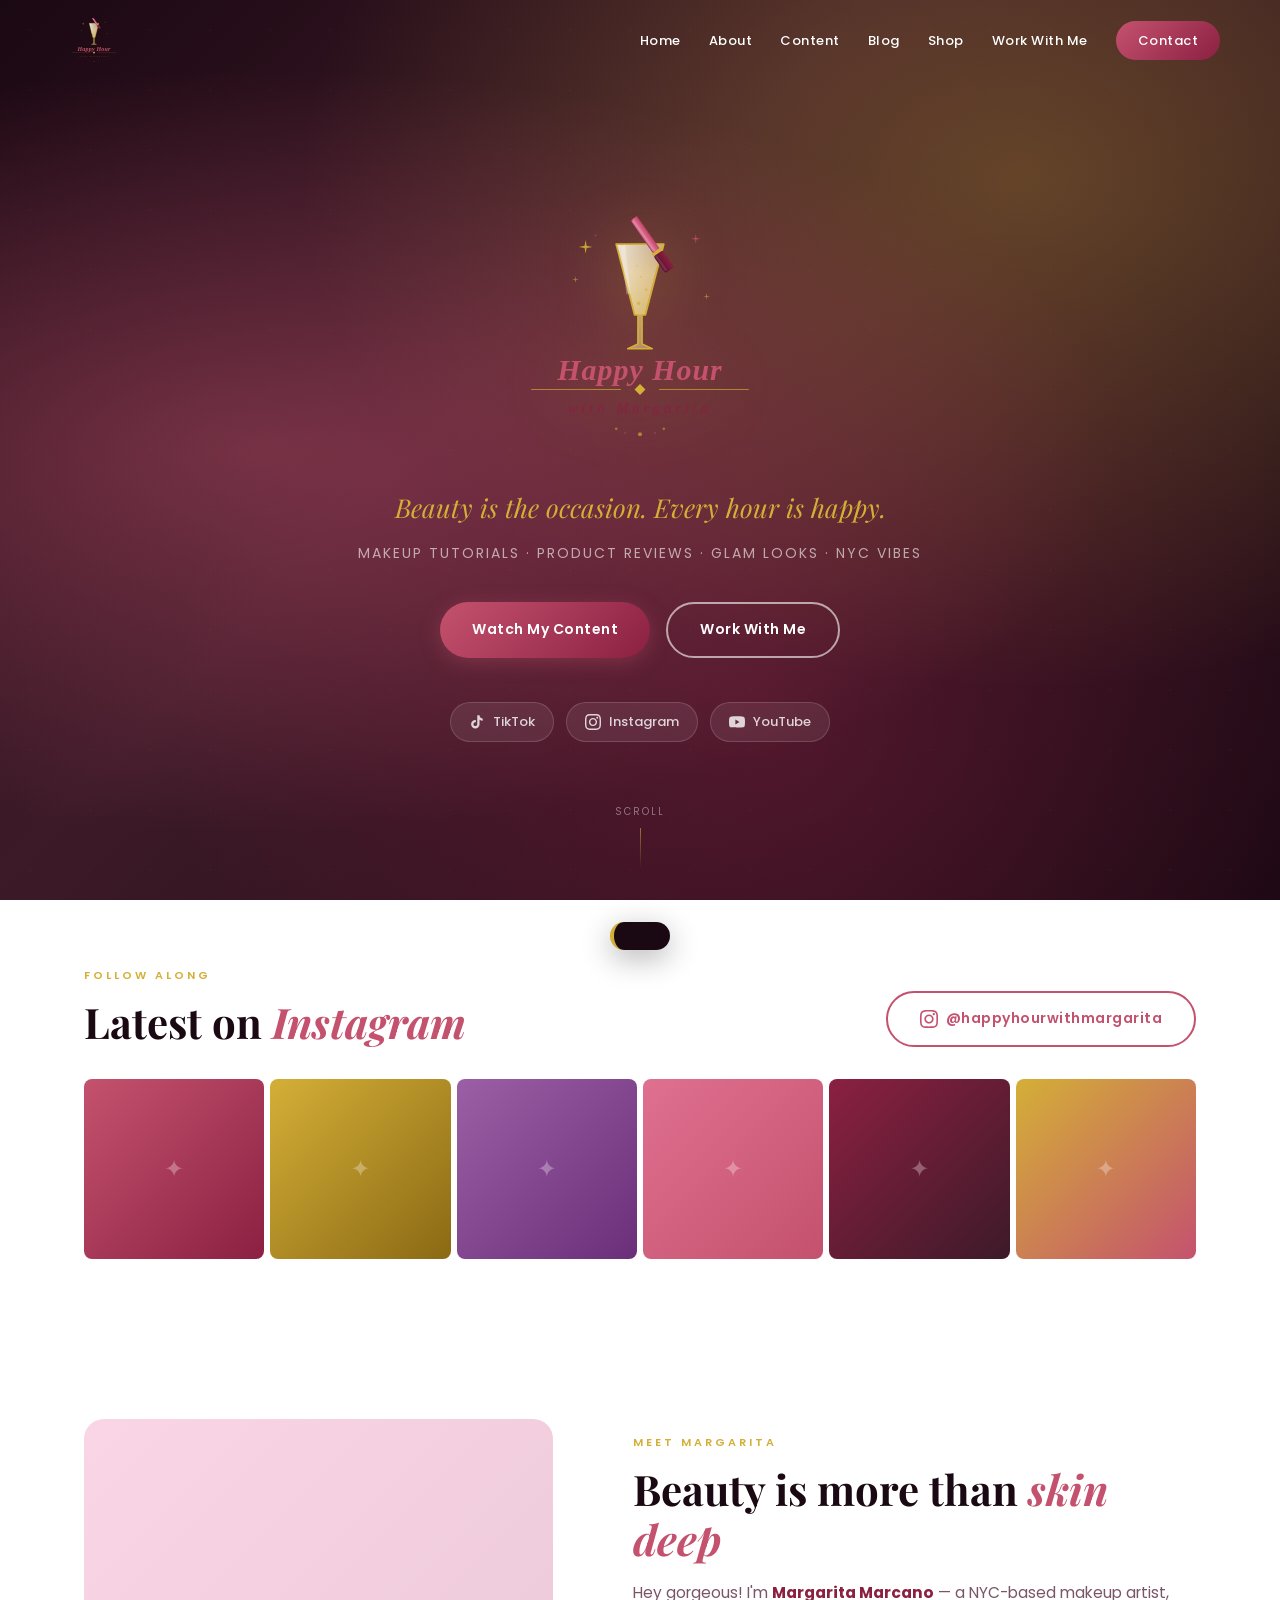
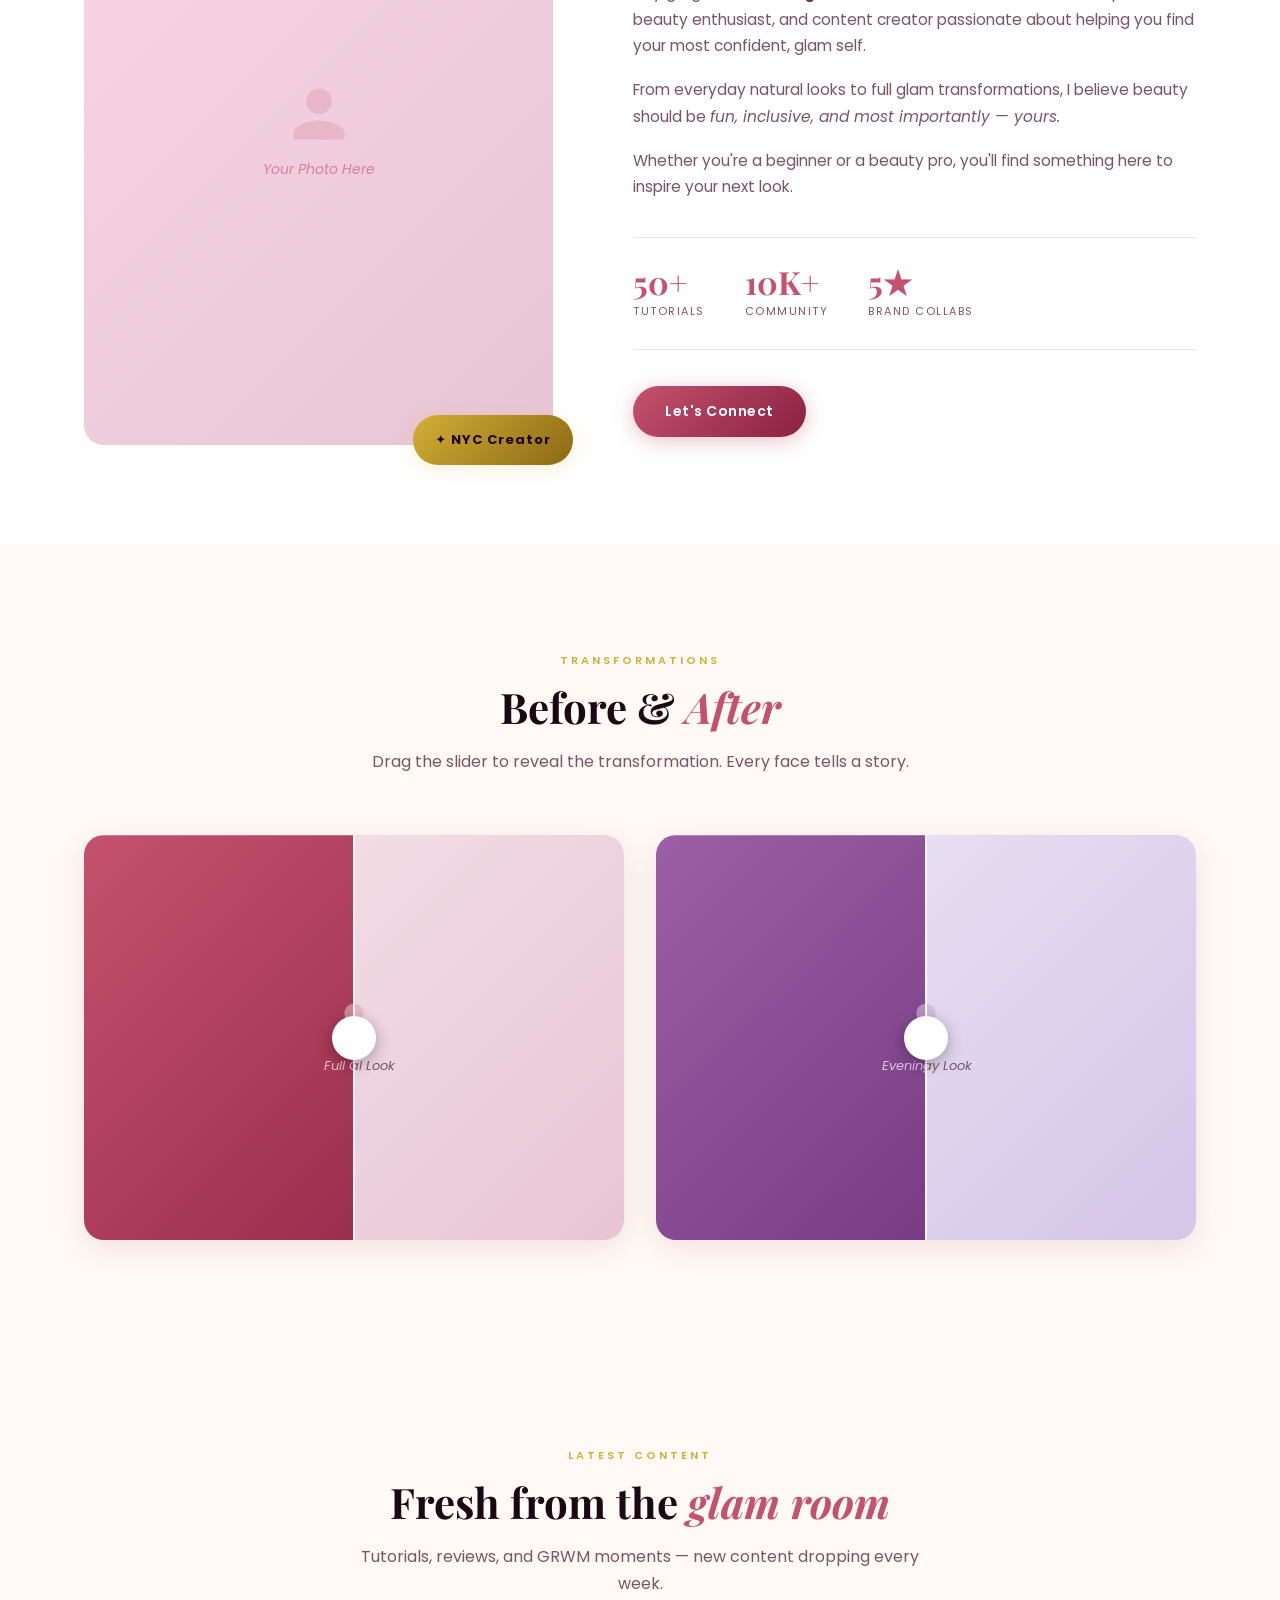
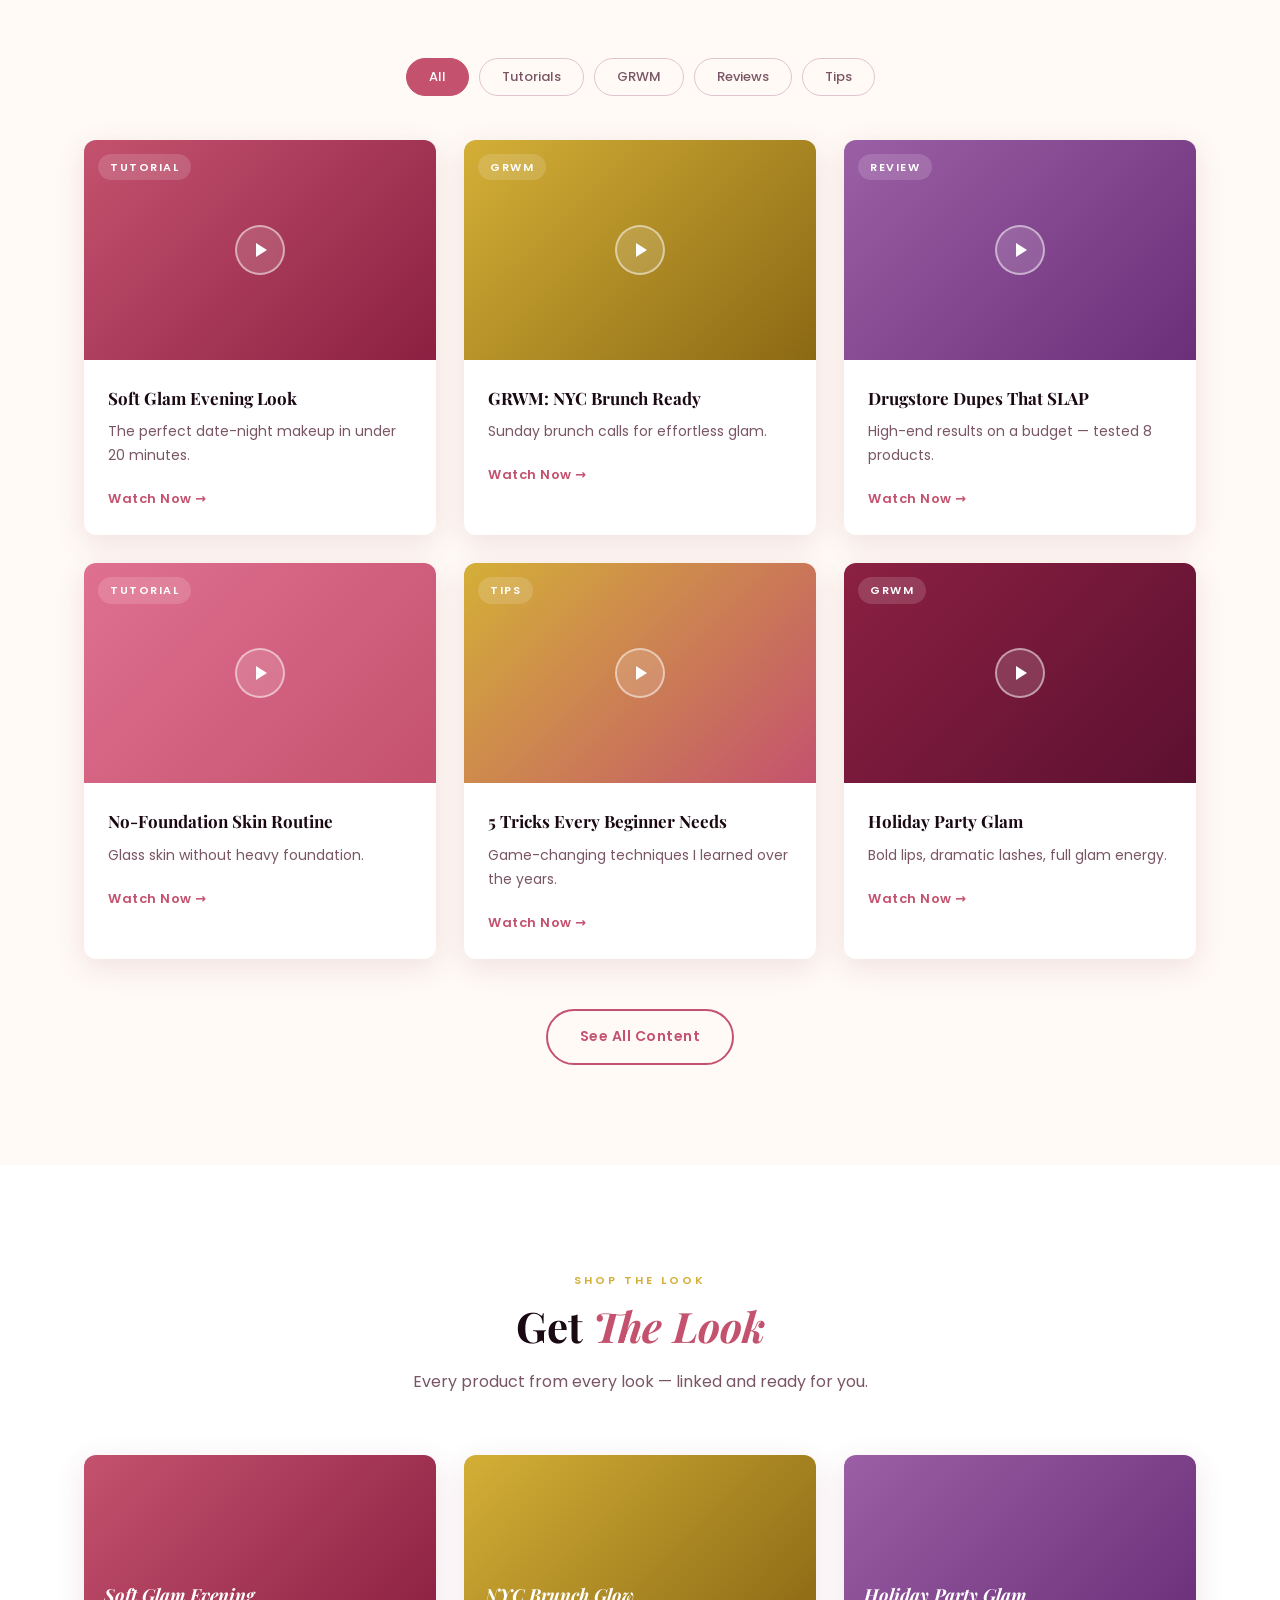
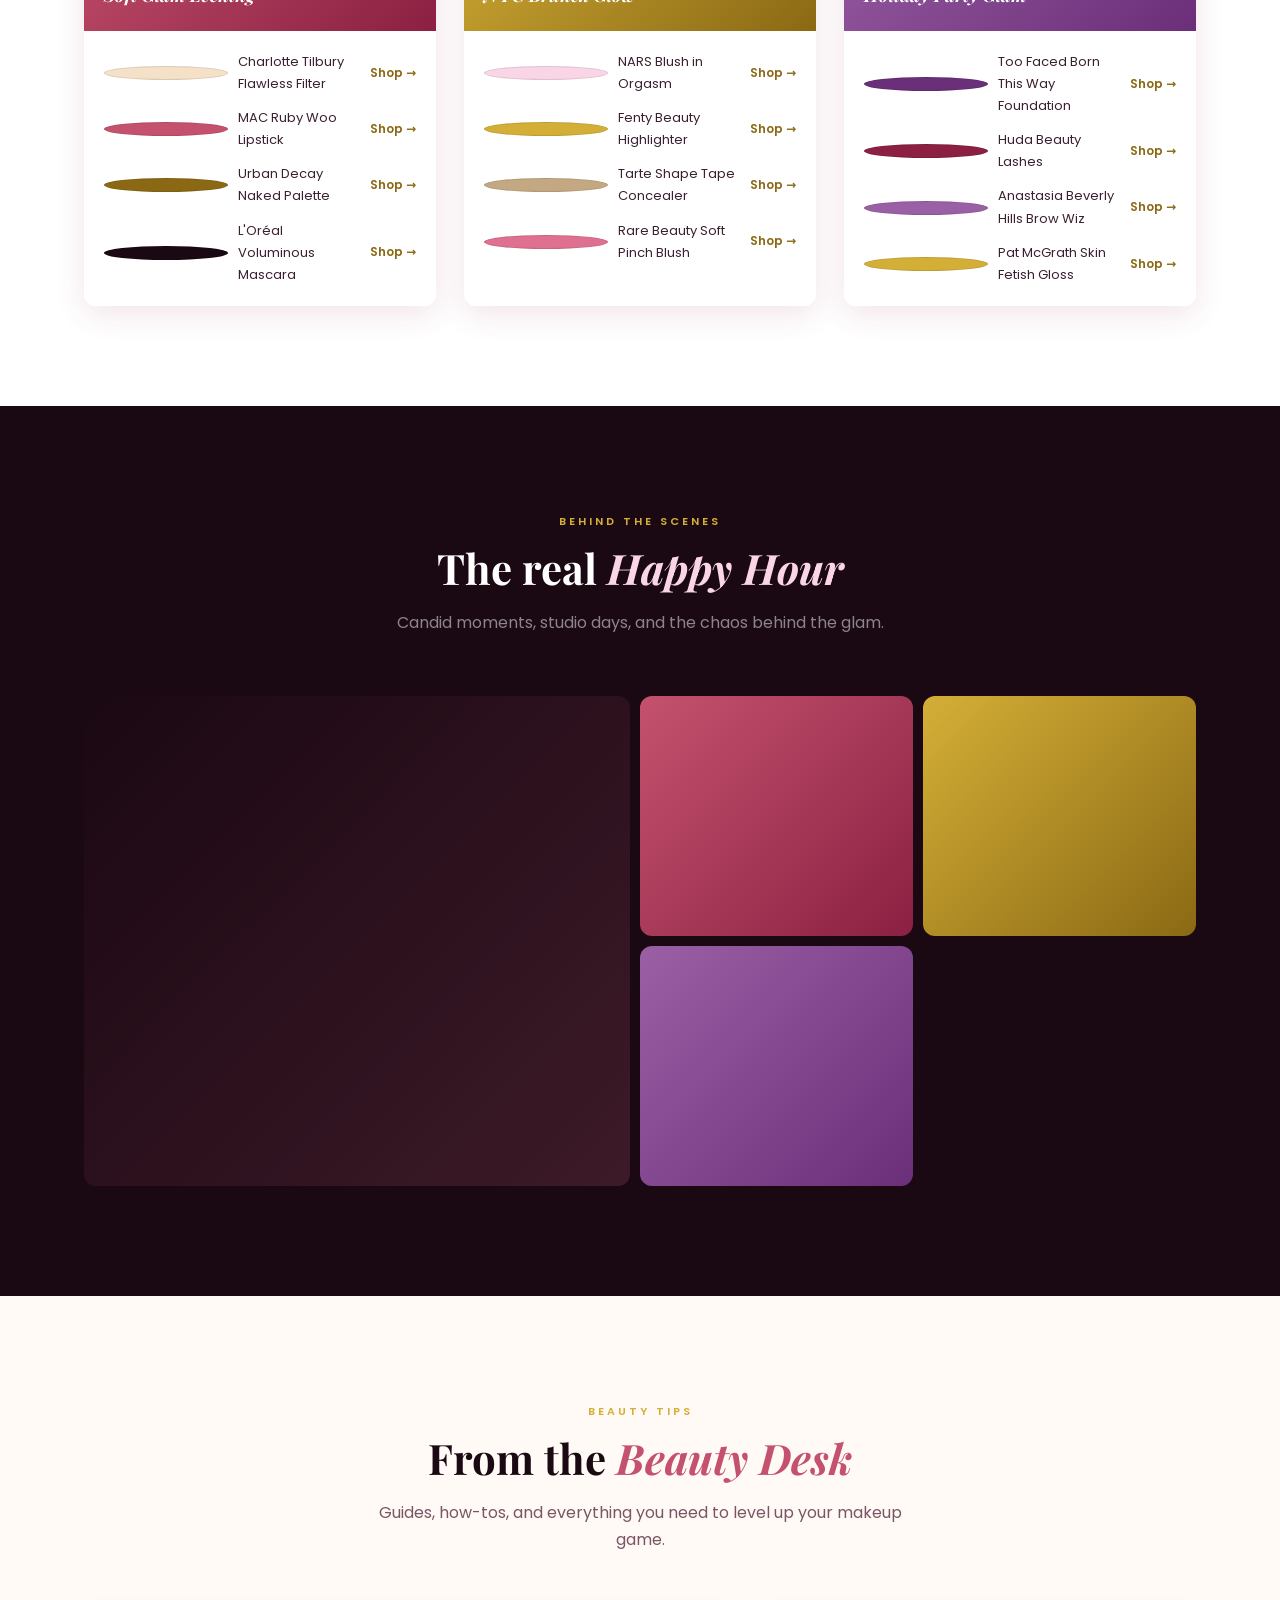
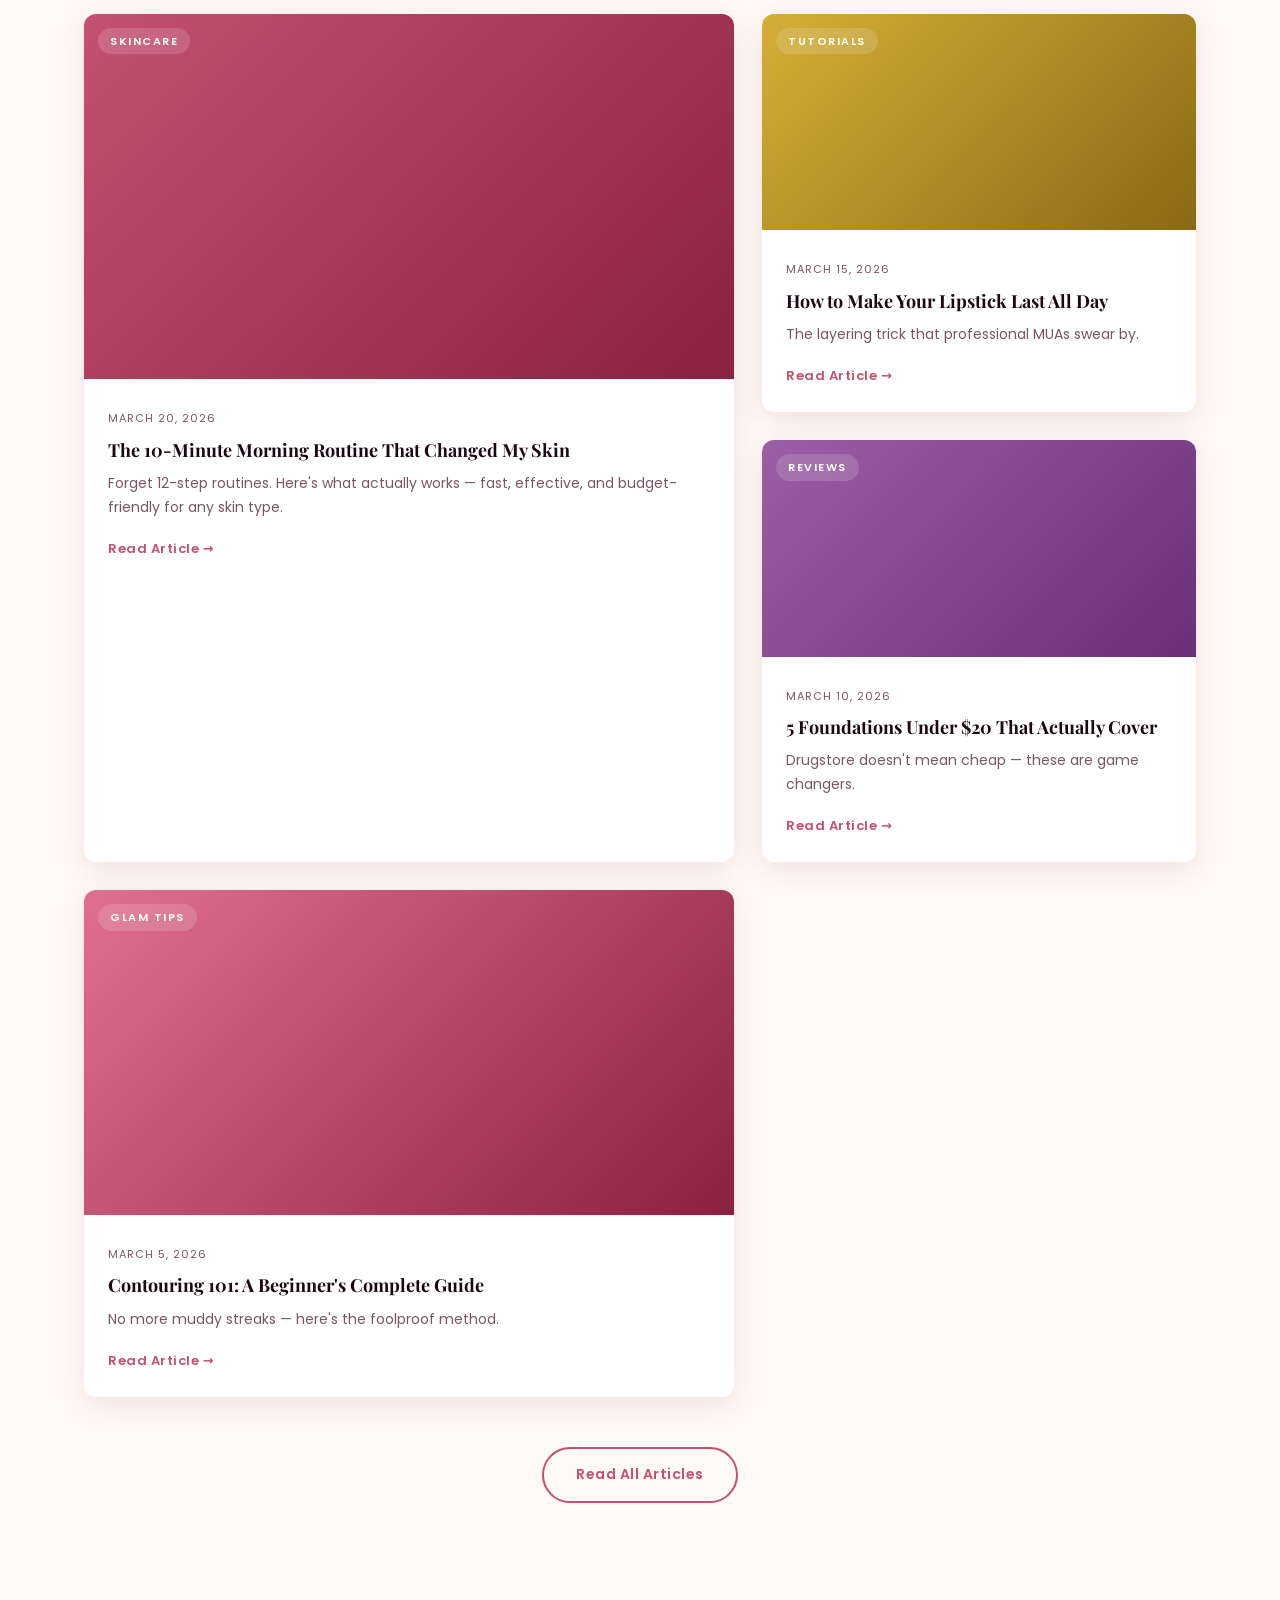
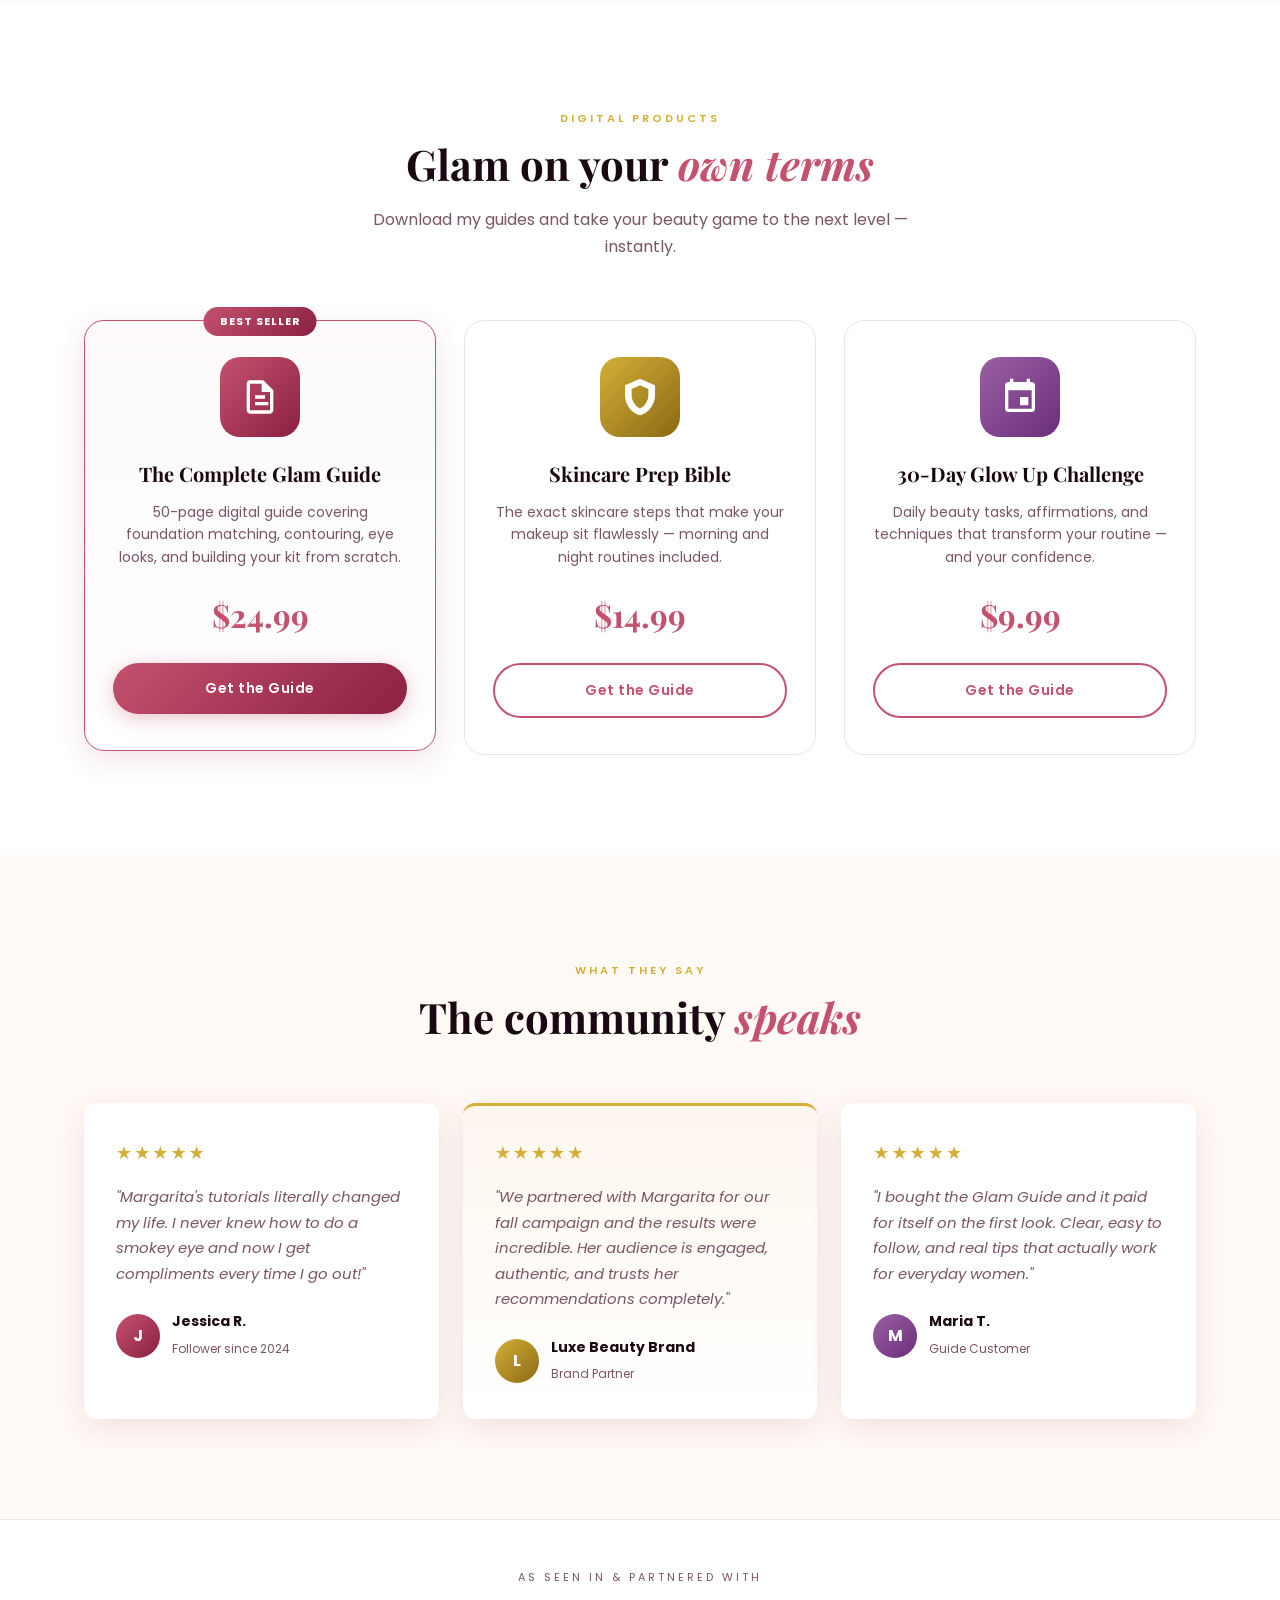
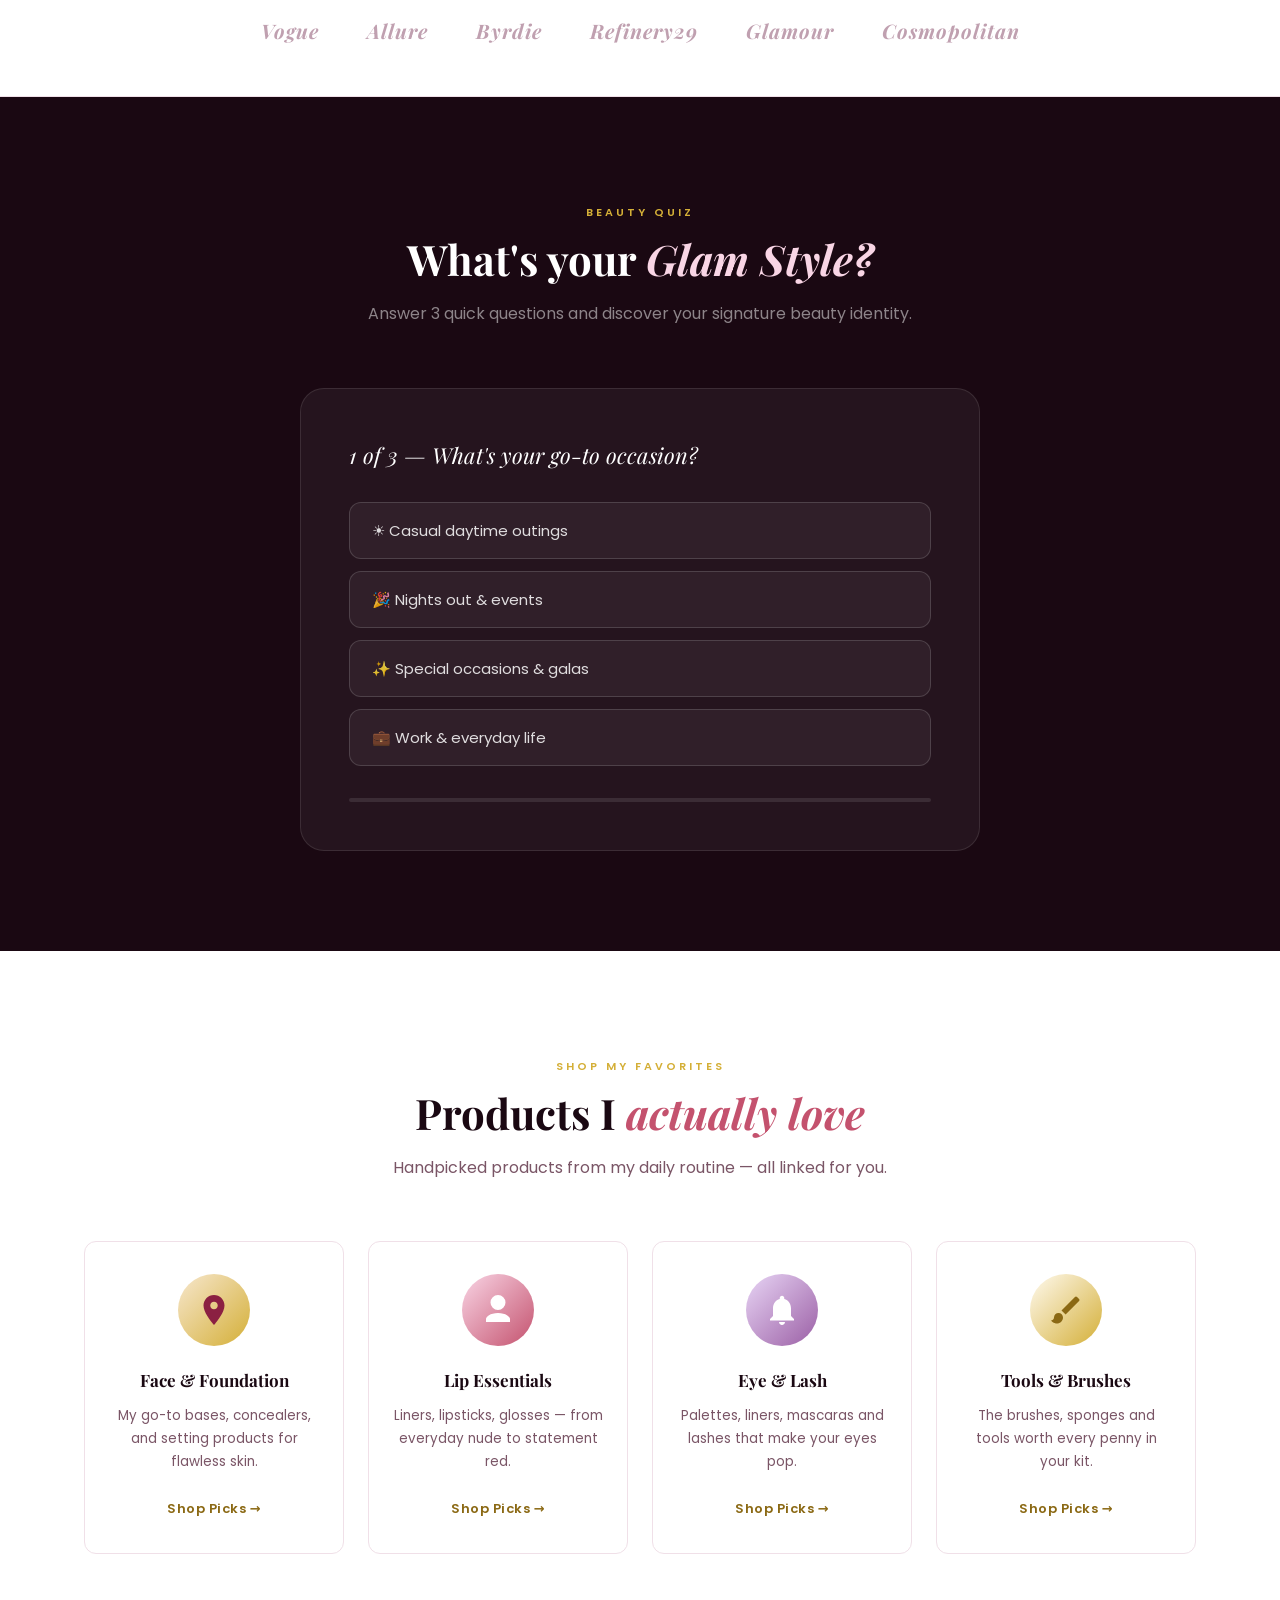
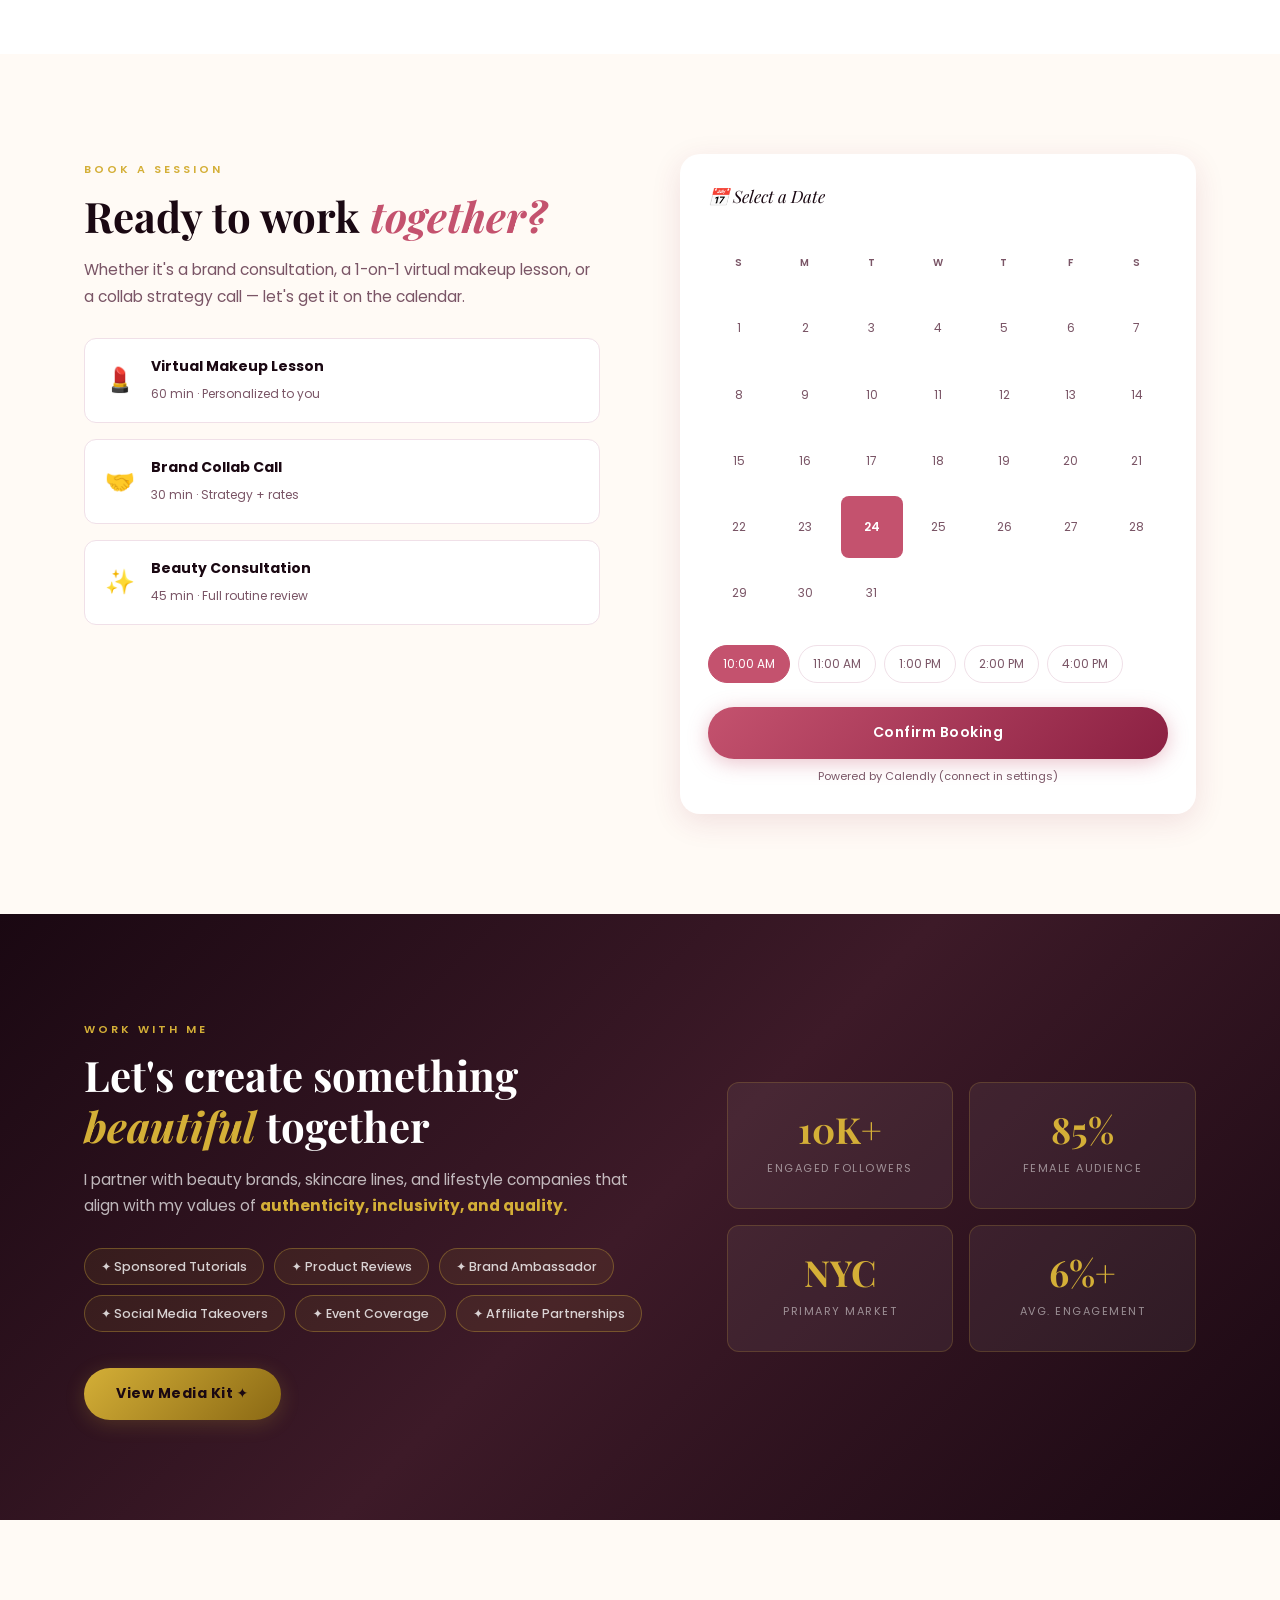
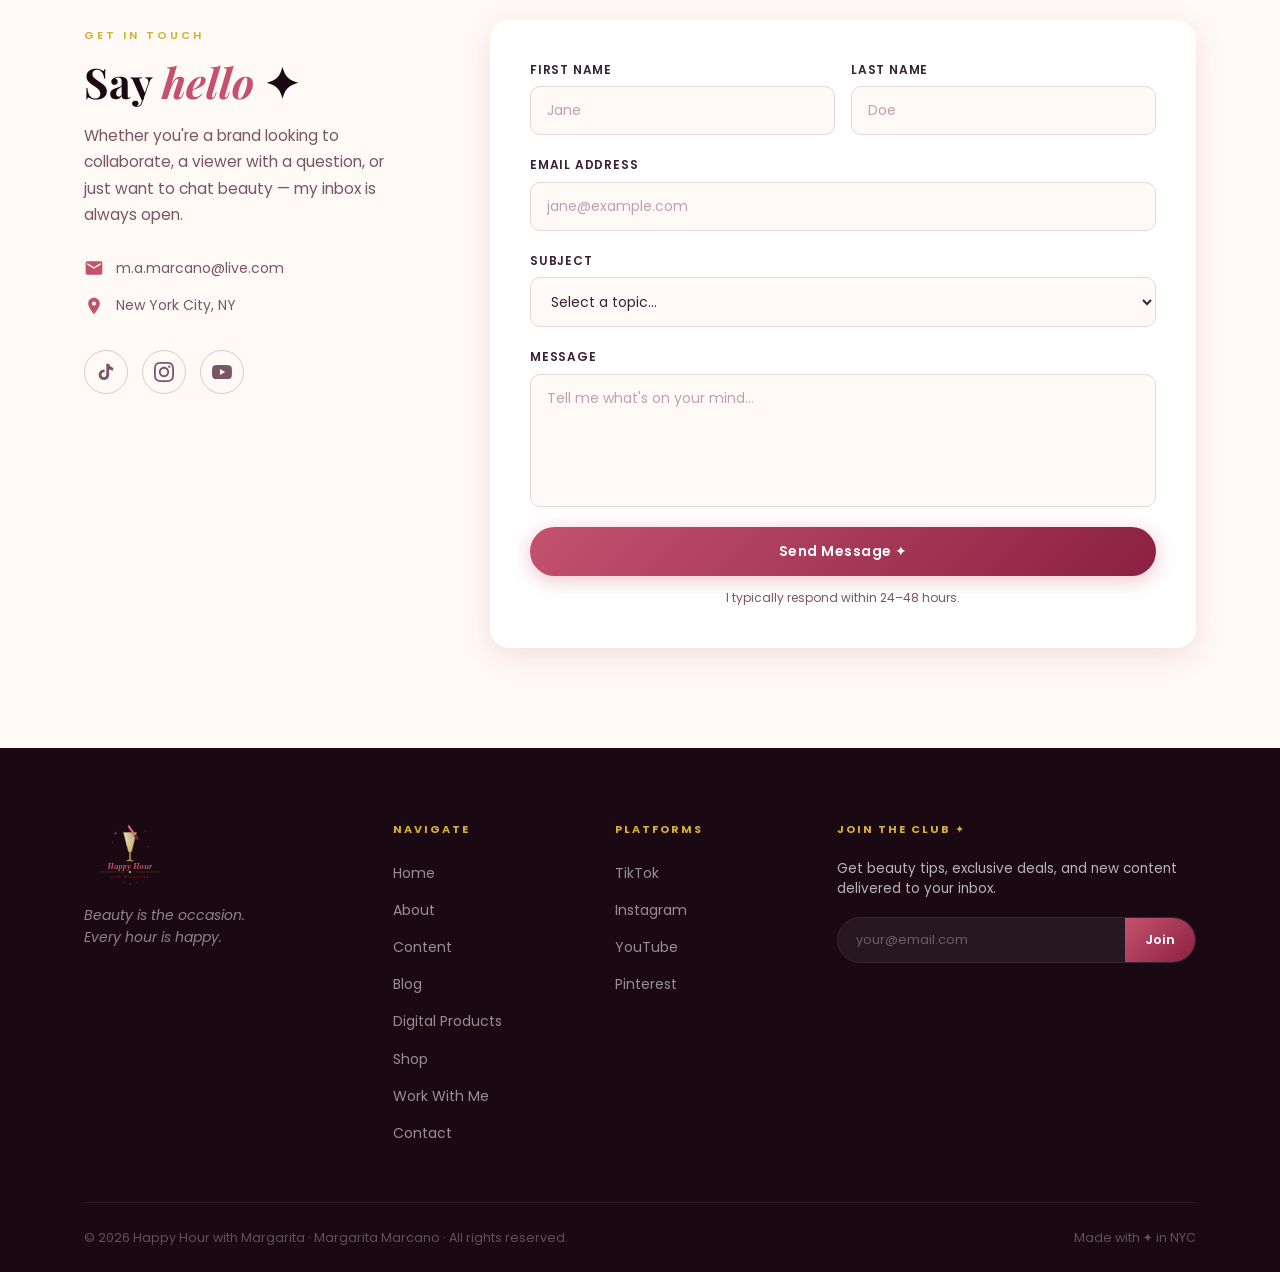
==== commit 0666358c: "Add real Instagram link and contact email" ====
--- a/index.html
+++ b/index.html
@@ -51,7 +51,7 @@
           <svg width="16" height="16" viewBox="0 0 24 24" fill="currentColor"><path d="M19.59 6.69a4.83 4.83 0 01-3.77-4.25V2h-3.45v13.67a2.89 2.89 0 01-2.88 2.5 2.89 2.89 0 01-2.89-2.89 2.89 2.89 0 012.89-2.89c.28 0 .54.04.79.1V9.01a6.28 6.28 0 00-.79-.05 6.34 6.34 0 00-6.34 6.34 6.34 6.34 0 006.34 6.34 6.34 6.34 0 006.33-6.34V8.69a8.18 8.18 0 004.78 1.52V6.75a4.85 4.85 0 01-1.01-.06z"/></svg>
           TikTok
         </a>
-        <a href="#" class="social-pill">
+        <a href="https://www.instagram.com/margaritashappyhour/" target="_blank" rel="noopener" class="social-pill">
           <svg width="16" height="16" viewBox="0 0 24 24" fill="currentColor"><path d="M12 2.163c3.204 0 3.584.012 4.85.07 3.252.148 4.771 1.691 4.919 4.919.058 1.265.069 1.645.069 4.849 0 3.205-.012 3.584-.069 4.849-.149 3.225-1.664 4.771-4.919 4.919-1.266.058-1.644.07-4.85.07-3.204 0-3.584-.012-4.849-.07-3.26-.149-4.771-1.699-4.919-4.92-.058-1.265-.07-1.644-.07-4.849 0-3.204.013-3.583.07-4.849.149-3.227 1.664-4.771 4.919-4.919 1.266-.057 1.645-.069 4.849-.069zm0-2.163c-3.259 0-3.667.014-4.947.072-4.358.2-6.78 2.618-6.98 6.98-.059 1.281-.073 1.689-.073 4.948 0 3.259.014 3.668.072 4.948.2 4.358 2.618 6.78 6.98 6.98 1.281.058 1.689.072 4.948.072 3.259 0 3.668-.014 4.948-.072 4.354-.2 6.782-2.618 6.979-6.98.059-1.28.073-1.689.073-4.948 0-3.259-.014-3.667-.072-4.947-.196-4.354-2.617-6.78-6.979-6.98-1.281-.059-1.69-.073-4.949-.073zm0 5.838c-3.403 0-6.162 2.759-6.162 6.162s2.759 6.163 6.162 6.163 6.162-2.759 6.162-6.163c0-3.403-2.759-6.162-6.162-6.162zm0 10.162c-2.209 0-4-1.79-4-4 0-2.209 1.791-4 4-4s4 1.791 4 4c0 2.21-1.791 4-4 4zm6.406-11.845c-.796 0-1.441.645-1.441 1.44s.645 1.44 1.441 1.44c.795 0 1.439-.645 1.439-1.44s-.644-1.44-1.439-1.44z"/></svg>
           Instagram
         </a>
@@ -708,7 +708,7 @@
           <div class="contact-info">
             <div class="contact-item">
               <svg width="20" height="20" viewBox="0 0 24 24" fill="#C4526E"><path d="M20 4H4c-1.1 0-2 .9-2 2v12c0 1.1.9 2 2 2h16c1.1 0 2-.9 2-2V6c0-1.1-.9-2-2-2zm0 4l-8 5-8-5V6l8 5 8-5v2z"/></svg>
-              <span>hello@happyhourwithmargarita.com</span>
+              <span>m.a.marcano@live.com</span>
             </div>
             <div class="contact-item">
               <svg width="20" height="20" viewBox="0 0 24 24" fill="#C4526E"><path d="M12 2C8.13 2 5 5.13 5 9c0 5.25 7 13 7 13s7-7.75 7-13c0-3.87-3.13-7-7-7zm0 9.5c-1.38 0-2.5-1.12-2.5-2.5s1.12-2.5 2.5-2.5 2.5 1.12 2.5 2.5-1.12 2.5-2.5 2.5z"/></svg>
@@ -717,20 +717,22 @@
           </div>
           <div class="contact-socials">
             <a href="#" class="csocial" aria-label="TikTok"><svg width="20" height="20" viewBox="0 0 24 24" fill="currentColor"><path d="M19.59 6.69a4.83 4.83 0 01-3.77-4.25V2h-3.45v13.67a2.89 2.89 0 01-2.88 2.5 2.89 2.89 0 01-2.89-2.89 2.89 2.89 0 012.89-2.89c.28 0 .54.04.79.1V9.01a6.28 6.28 0 00-.79-.05 6.34 6.34 0 00-6.34 6.34 6.34 6.34 0 006.34 6.34 6.34 6.34 0 006.33-6.34V8.69a8.18 8.18 0 004.78 1.52V6.75a4.85 4.85 0 01-1.01-.06z"/></svg></a>
-            <a href="#" class="csocial" aria-label="Instagram"><svg width="20" height="20" viewBox="0 0 24 24" fill="currentColor"><path d="M12 2.163c3.204 0 3.584.012 4.85.07 3.252.148 4.771 1.691 4.919 4.919.058 1.265.069 1.645.069 4.849 0 3.205-.012 3.584-.069 4.849-.149 3.225-1.664 4.771-4.919 4.919-1.266.058-1.644.07-4.85.07-3.204 0-3.584-.012-4.849-.07-3.26-.149-4.771-1.699-4.919-4.92-.058-1.265-.07-1.644-.07-4.849 0-3.204.013-3.583.07-4.849.149-3.227 1.664-4.771 4.919-4.919 1.266-.057 1.645-.069 4.849-.069zm0-2.163c-3.259 0-3.667.014-4.947.072-4.358.2-6.78 2.618-6.98 6.98-.059 1.281-.073 1.689-.073 4.948 0 3.259.014 3.668.072 4.948.2 4.358 2.618 6.78 6.98 6.98 1.281.058 1.689.072 4.948.072 3.259 0 3.668-.014 4.948-.072 4.354-.2 6.782-2.618 6.979-6.98.059-1.28.073-1.689.073-4.948 0-3.259-.014-3.667-.072-4.947-.196-4.354-2.617-6.78-6.979-6.98-1.281-.059-1.69-.073-4.949-.073zm0 5.838c-3.403 0-6.162 2.759-6.162 6.162s2.759 6.163 6.162 6.163 6.162-2.759 6.162-6.163c0-3.403-2.759-6.162-6.162-6.162zm0 10.162c-2.209 0-4-1.79-4-4 0-2.209 1.791-4 4-4s4 1.791 4 4c0 2.21-1.791 4-4 4zm6.406-11.845c-.796 0-1.441.645-1.441 1.44s.645 1.44 1.441 1.44c.795 0 1.439-.645 1.439-1.44s-.644-1.44-1.439-1.44z"/></svg></a>
+            <a href="https://www.instagram.com/margaritashappyhour/" target="_blank" rel="noopener" class="csocial" aria-label="Instagram"><svg width="20" height="20" viewBox="0 0 24 24" fill="currentColor"><path d="M12 2.163c3.204 0 3.584.012 4.85.07 3.252.148 4.771 1.691 4.919 4.919.058 1.265.069 1.645.069 4.849 0 3.205-.012 3.584-.069 4.849-.149 3.225-1.664 4.771-4.919 4.919-1.266.058-1.644.07-4.85.07-3.204 0-3.584-.012-4.849-.07-3.26-.149-4.771-1.699-4.919-4.92-.058-1.265-.07-1.644-.07-4.849 0-3.204.013-3.583.07-4.849.149-3.227 1.664-4.771 4.919-4.919 1.266-.057 1.645-.069 4.849-.069zm0-2.163c-3.259 0-3.667.014-4.947.072-4.358.2-6.78 2.618-6.98 6.98-.059 1.281-.073 1.689-.073 4.948 0 3.259.014 3.668.072 4.948.2 4.358 2.618 6.78 6.98 6.98 1.281.058 1.689.072 4.948.072 3.259 0 3.668-.014 4.948-.072 4.354-.2 6.782-2.618 6.979-6.98.059-1.28.073-1.689.073-4.948 0-3.259-.014-3.667-.072-4.947-.196-4.354-2.617-6.78-6.979-6.98-1.281-.059-1.69-.073-4.949-.073zm0 5.838c-3.403 0-6.162 2.759-6.162 6.162s2.759 6.163 6.162 6.163 6.162-2.759 6.162-6.163c0-3.403-2.759-6.162-6.162-6.162zm0 10.162c-2.209 0-4-1.79-4-4 0-2.209 1.791-4 4-4s4 1.791 4 4c0 2.21-1.791 4-4 4zm6.406-11.845c-.796 0-1.441.645-1.441 1.44s.645 1.44 1.441 1.44c.795 0 1.439-.645 1.439-1.44s-.644-1.44-1.439-1.44z"/></svg></a>
             <a href="#" class="csocial" aria-label="YouTube"><svg width="20" height="20" viewBox="0 0 24 24" fill="currentColor"><path d="M23.498 6.186a3.016 3.016 0 00-2.122-2.136C19.505 3.545 12 3.545 12 3.545s-7.505 0-9.377.505A3.017 3.017 0 00.502 6.186C0 8.07 0 12 0 12s0 3.93.502 5.814a3.016 3.016 0 002.122 2.136c1.871.505 9.376.505 9.376.505s7.505 0 9.377-.505a3.015 3.015 0 002.122-2.136C24 15.93 24 12 24 12s0-3.93-.502-5.814zM9.545 15.568V8.432L15.818 12l-6.273 3.568z"/></svg></a>
           </div>
         </div>
         <div class="contact-right">
-          <form class="contact-form" id="contactForm">
+          <form class="contact-form" id="contactForm" name="contact" method="POST" data-netlify="true" netlify-honeypot="bot-field">
+            <input type="hidden" name="form-name" value="contact">
+            <input type="hidden" name="bot-field" style="display:none">
             <div class="form-row">
-              <div class="form-group"><label for="fname">First Name</label><input type="text" id="fname" placeholder="Jane" required/></div>
-              <div class="form-group"><label for="lname">Last Name</label><input type="text" id="lname" placeholder="Doe" required/></div>
-            </div>
-            <div class="form-group"><label for="email">Email Address</label><input type="email" id="email" placeholder="jane@example.com" required/></div>
+              <div class="form-group"><label for="fname">First Name</label><input type="text" id="fname" name="first-name" placeholder="Jane" required/></div>
+              <div class="form-group"><label for="lname">Last Name</label><input type="text" id="lname" name="last-name" placeholder="Doe" required/></div>
+            </div>
+            <div class="form-group"><label for="email">Email Address</label><input type="email" id="email" name="email" placeholder="jane@example.com" required/></div>
             <div class="form-group">
               <label for="subject">Subject</label>
-              <select id="subject">
+              <select id="subject" name="subject">
                 <option value="">Select a topic...</option>
                 <option>Brand Collaboration</option>
                 <option>Media Kit Request</option>
@@ -739,7 +741,7 @@
                 <option>Other</option>
               </select>
             </div>
-            <div class="form-group"><label for="message">Message</label><textarea id="message" rows="5" placeholder="Tell me what's on your mind..." required></textarea></div>
+            <div class="form-group"><label for="message">Message</label><textarea id="message" name="message" rows="5" placeholder="Tell me what's on your mind..." required></textarea></div>
             <button type="submit" class="btn btn-primary btn-full">Send Message ✦</button>
             <p class="form-note">I typically respond within 24–48 hours.</p>
           </form>
@@ -773,7 +775,7 @@
           <h4>Platforms</h4>
           <ul>
             <li><a href="#">TikTok</a></li>
-            <li><a href="#">Instagram</a></li>
+            <li><a href="https://www.instagram.com/margaritashappyhour/" target="_blank" rel="noopener">Instagram</a></li>
             <li><a href="#">YouTube</a></li>
             <li><a href="#">Pinterest</a></li>
           </ul>
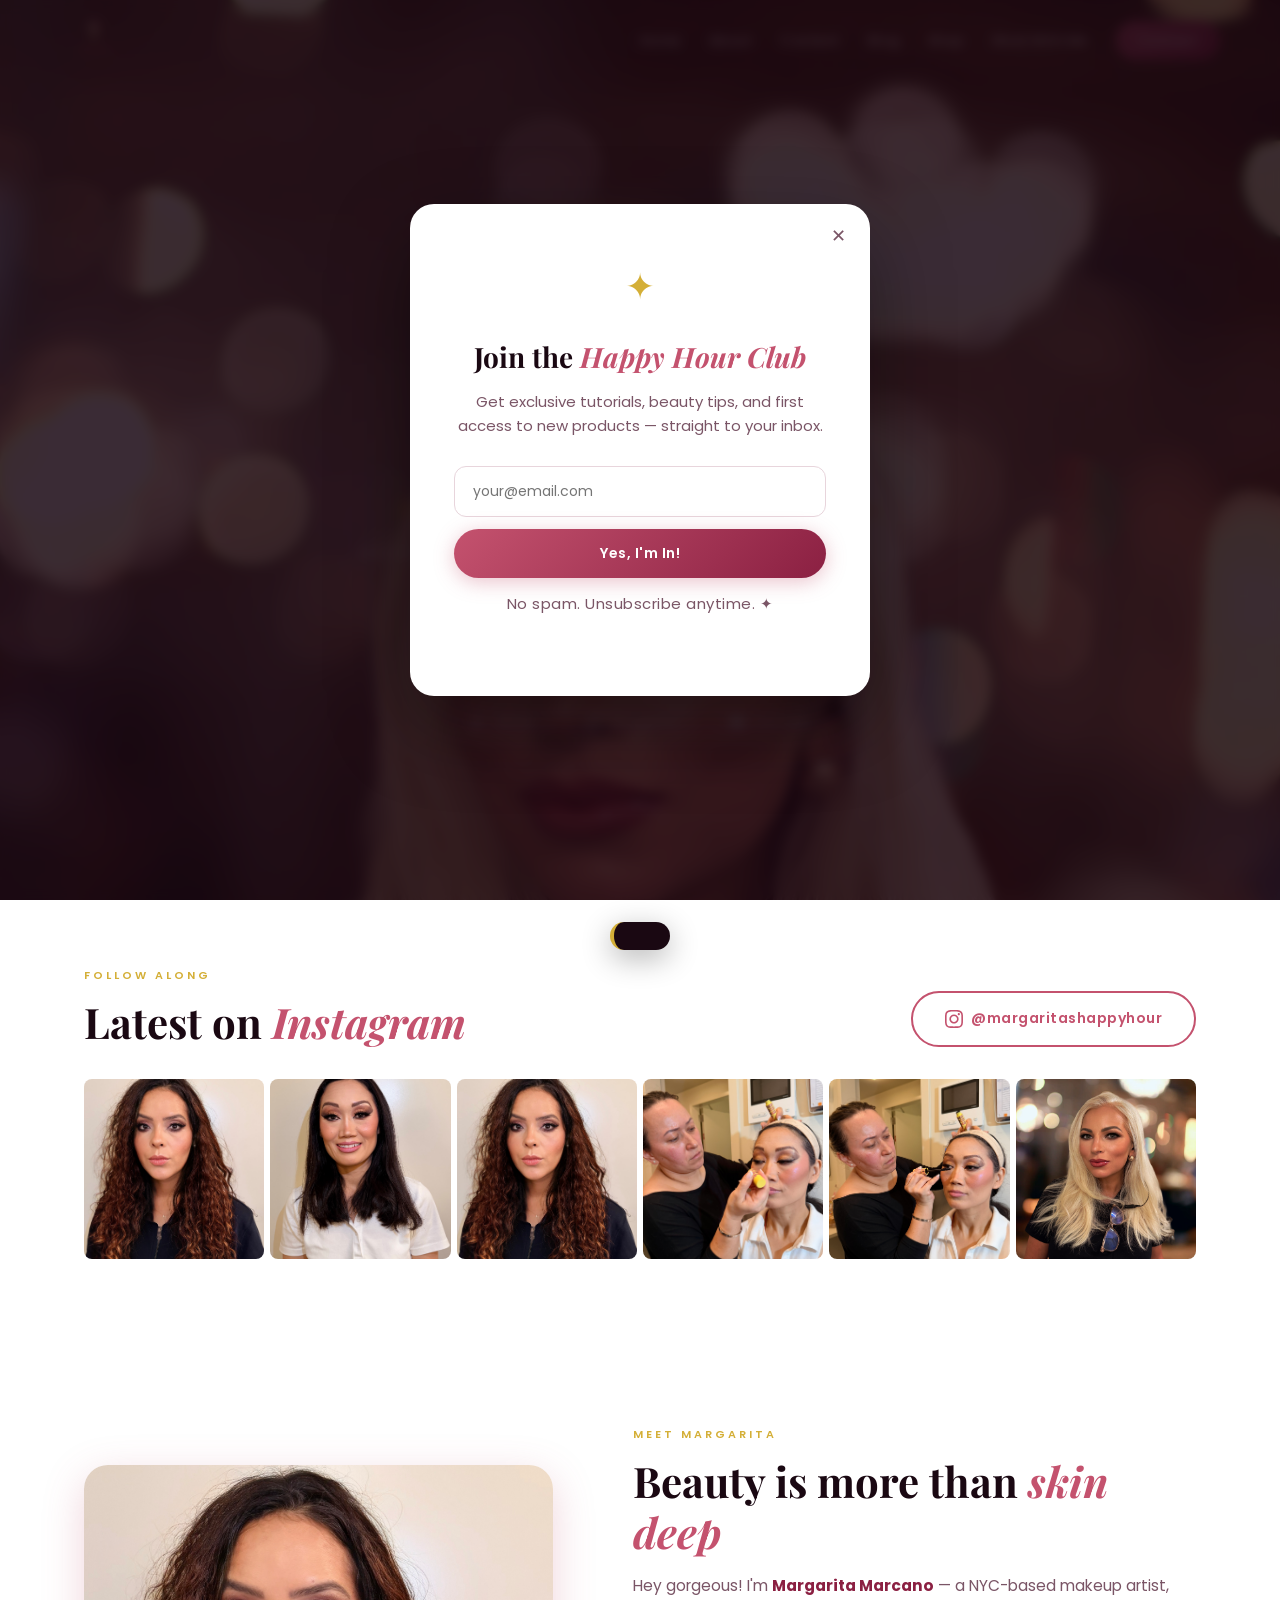
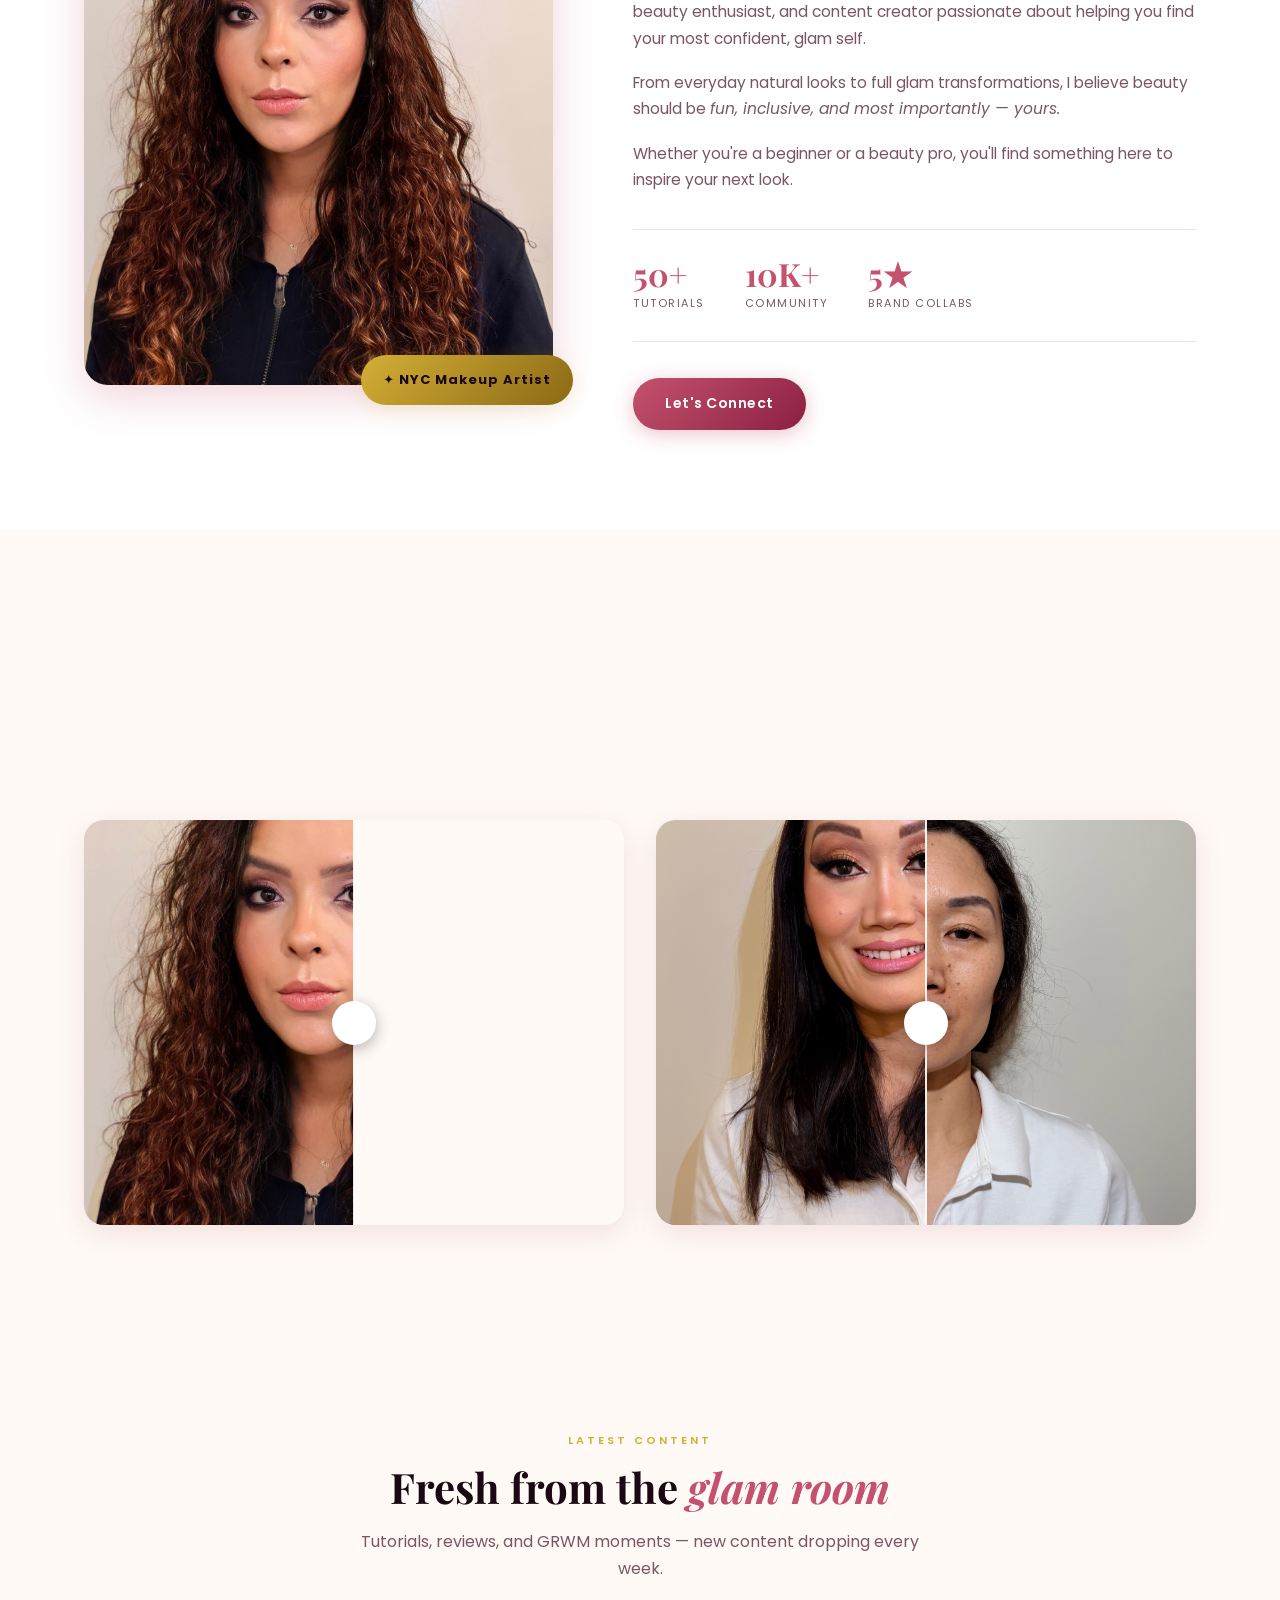
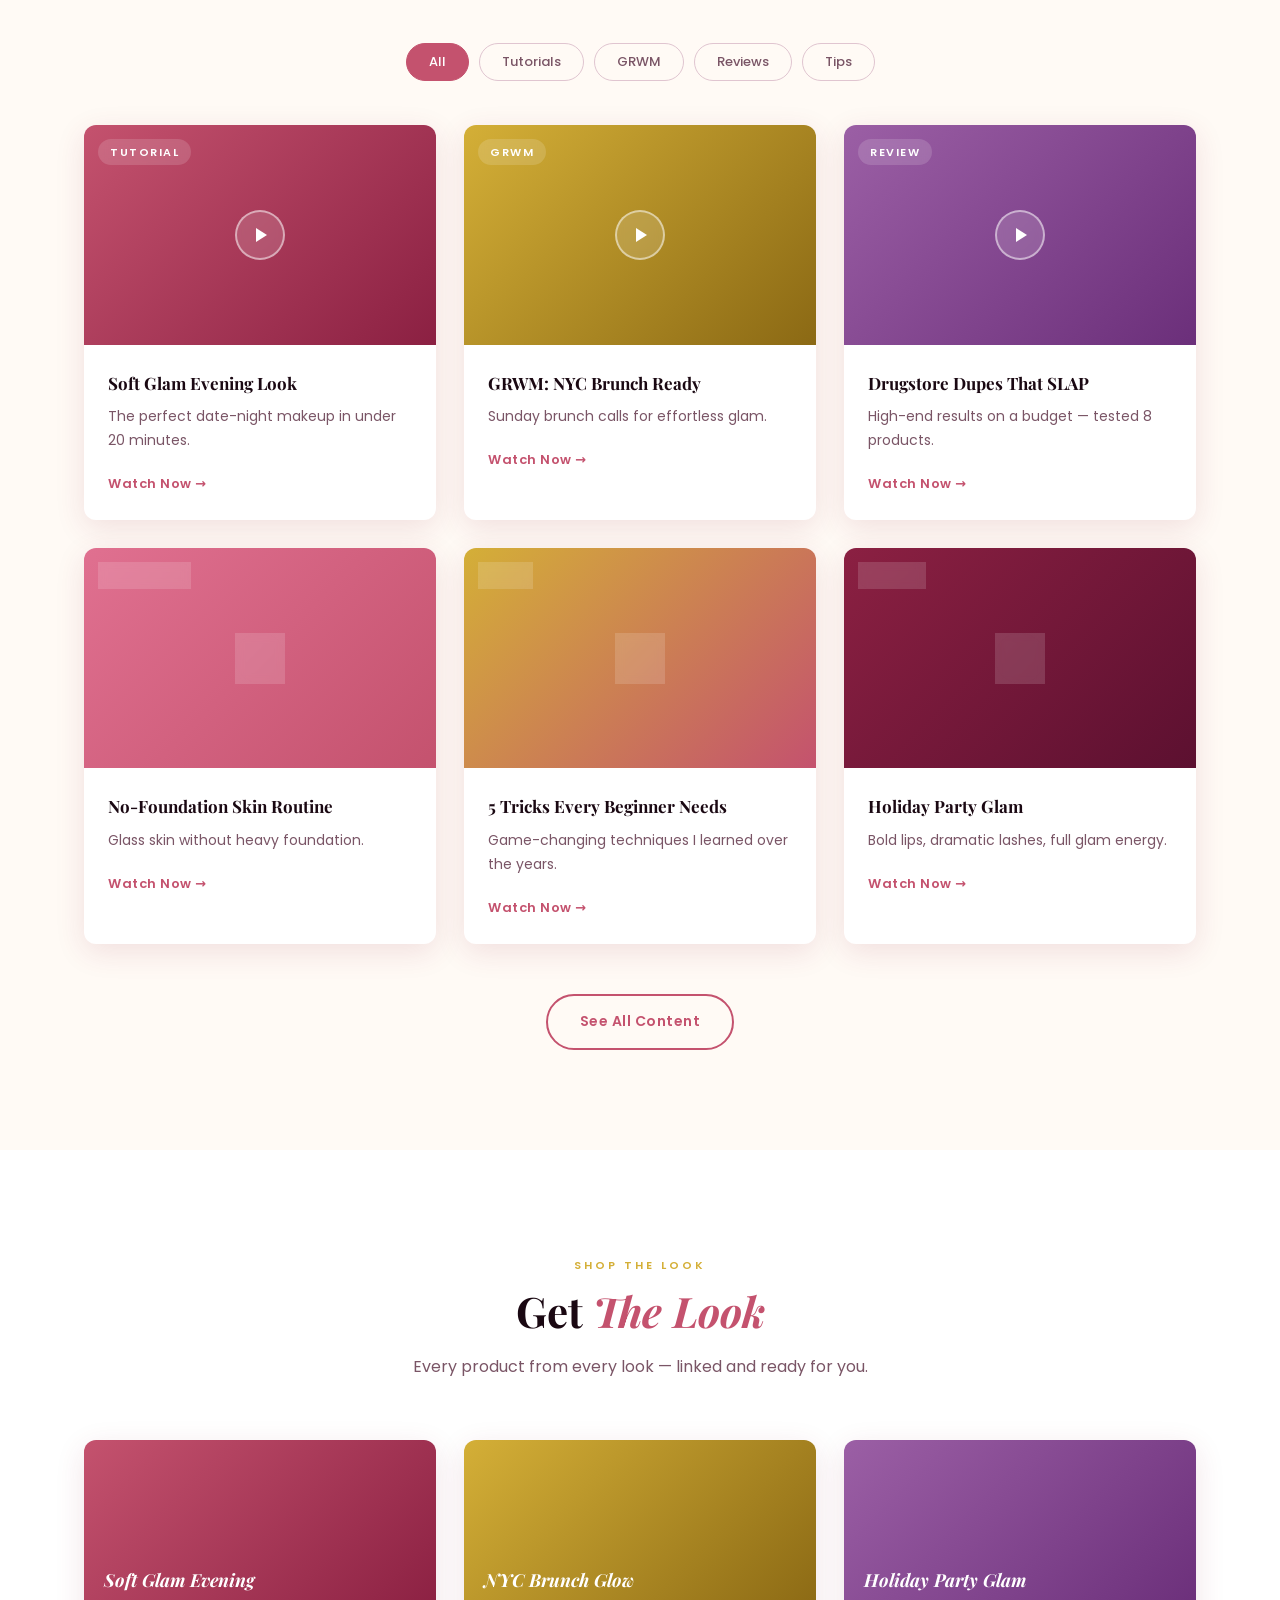
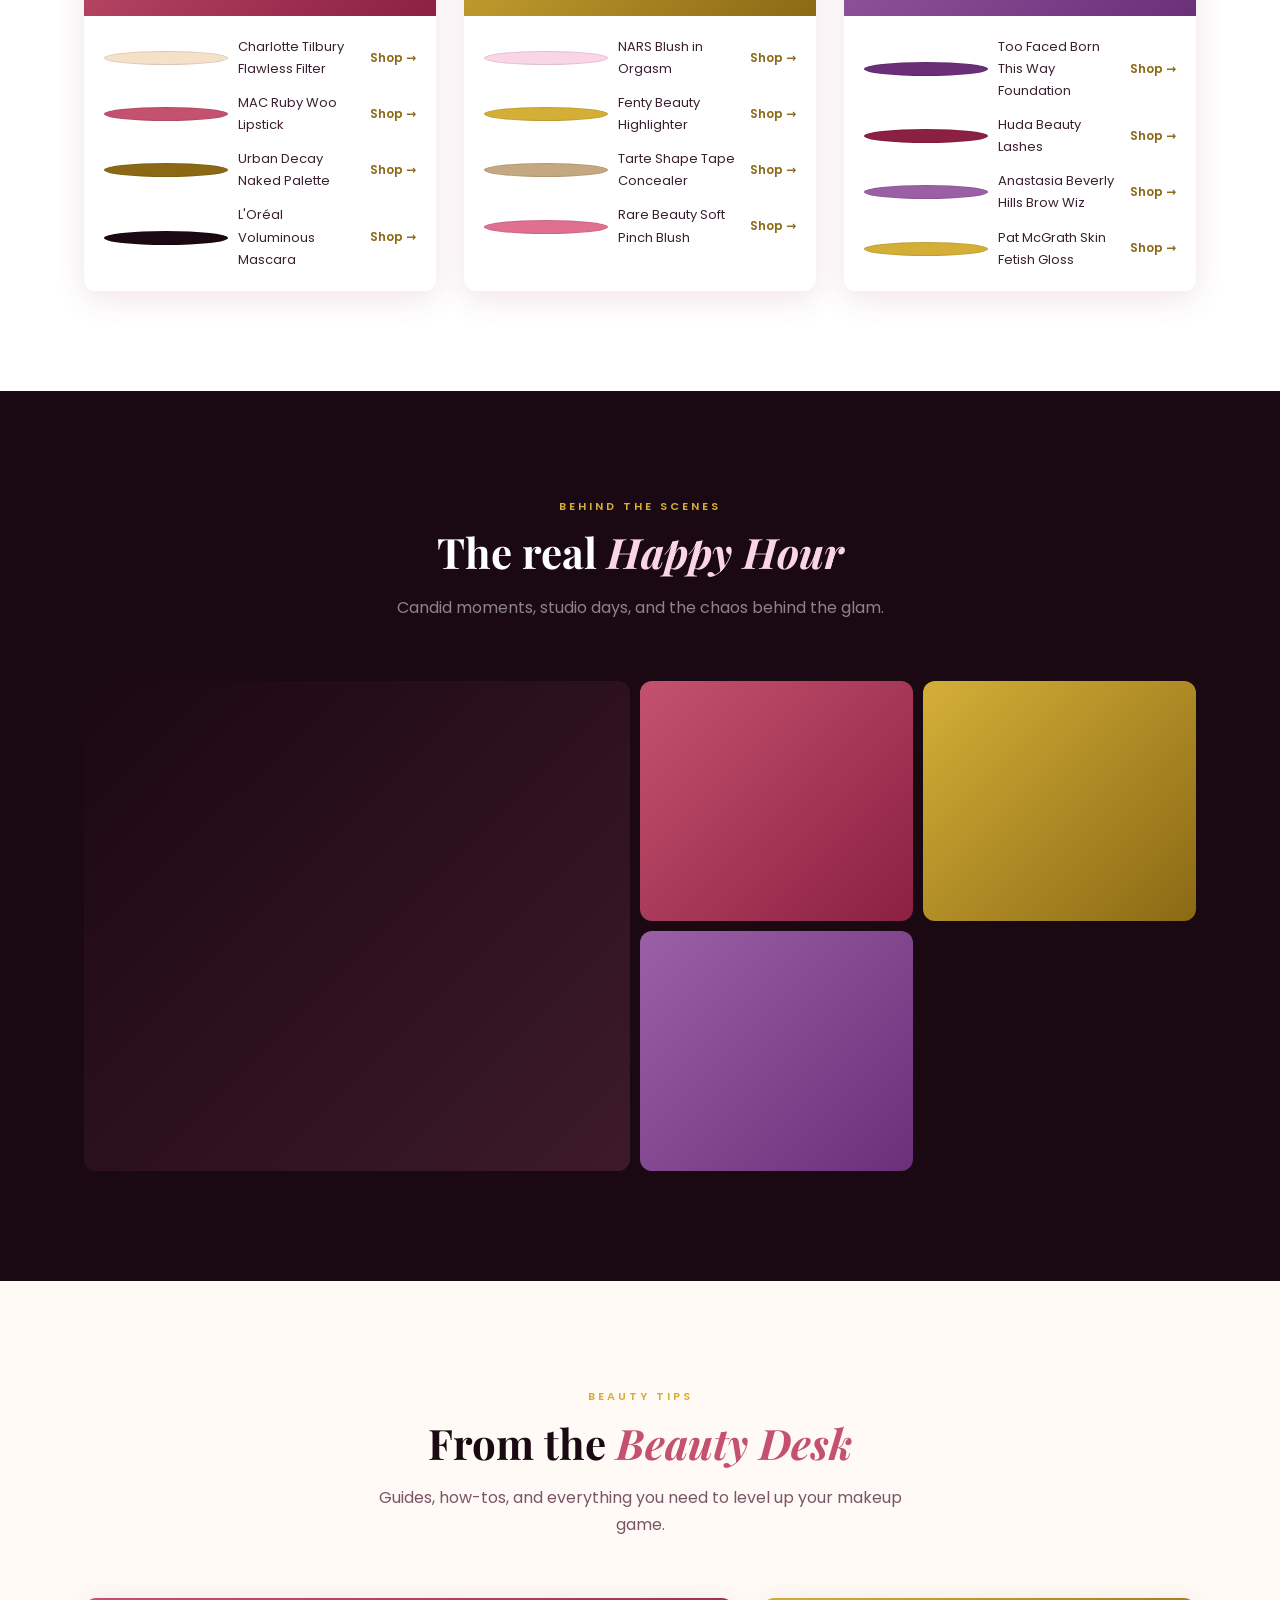
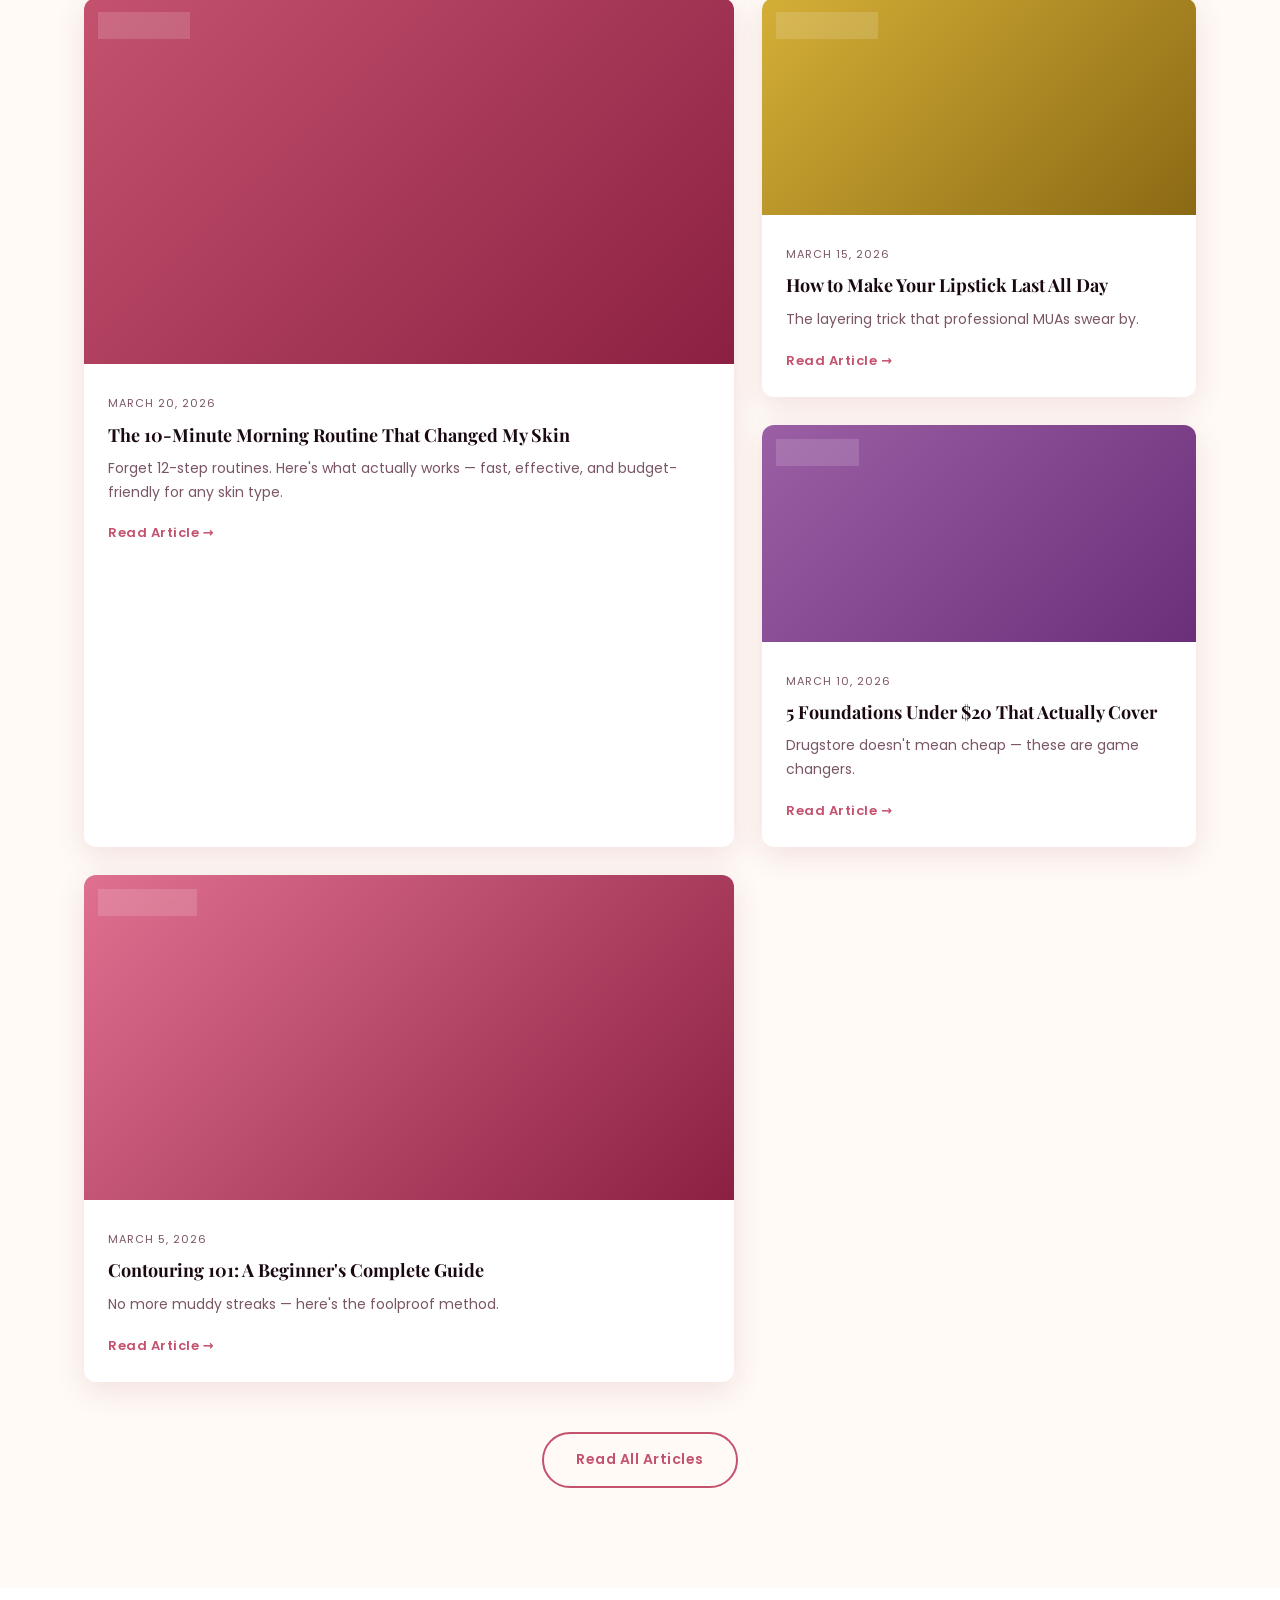
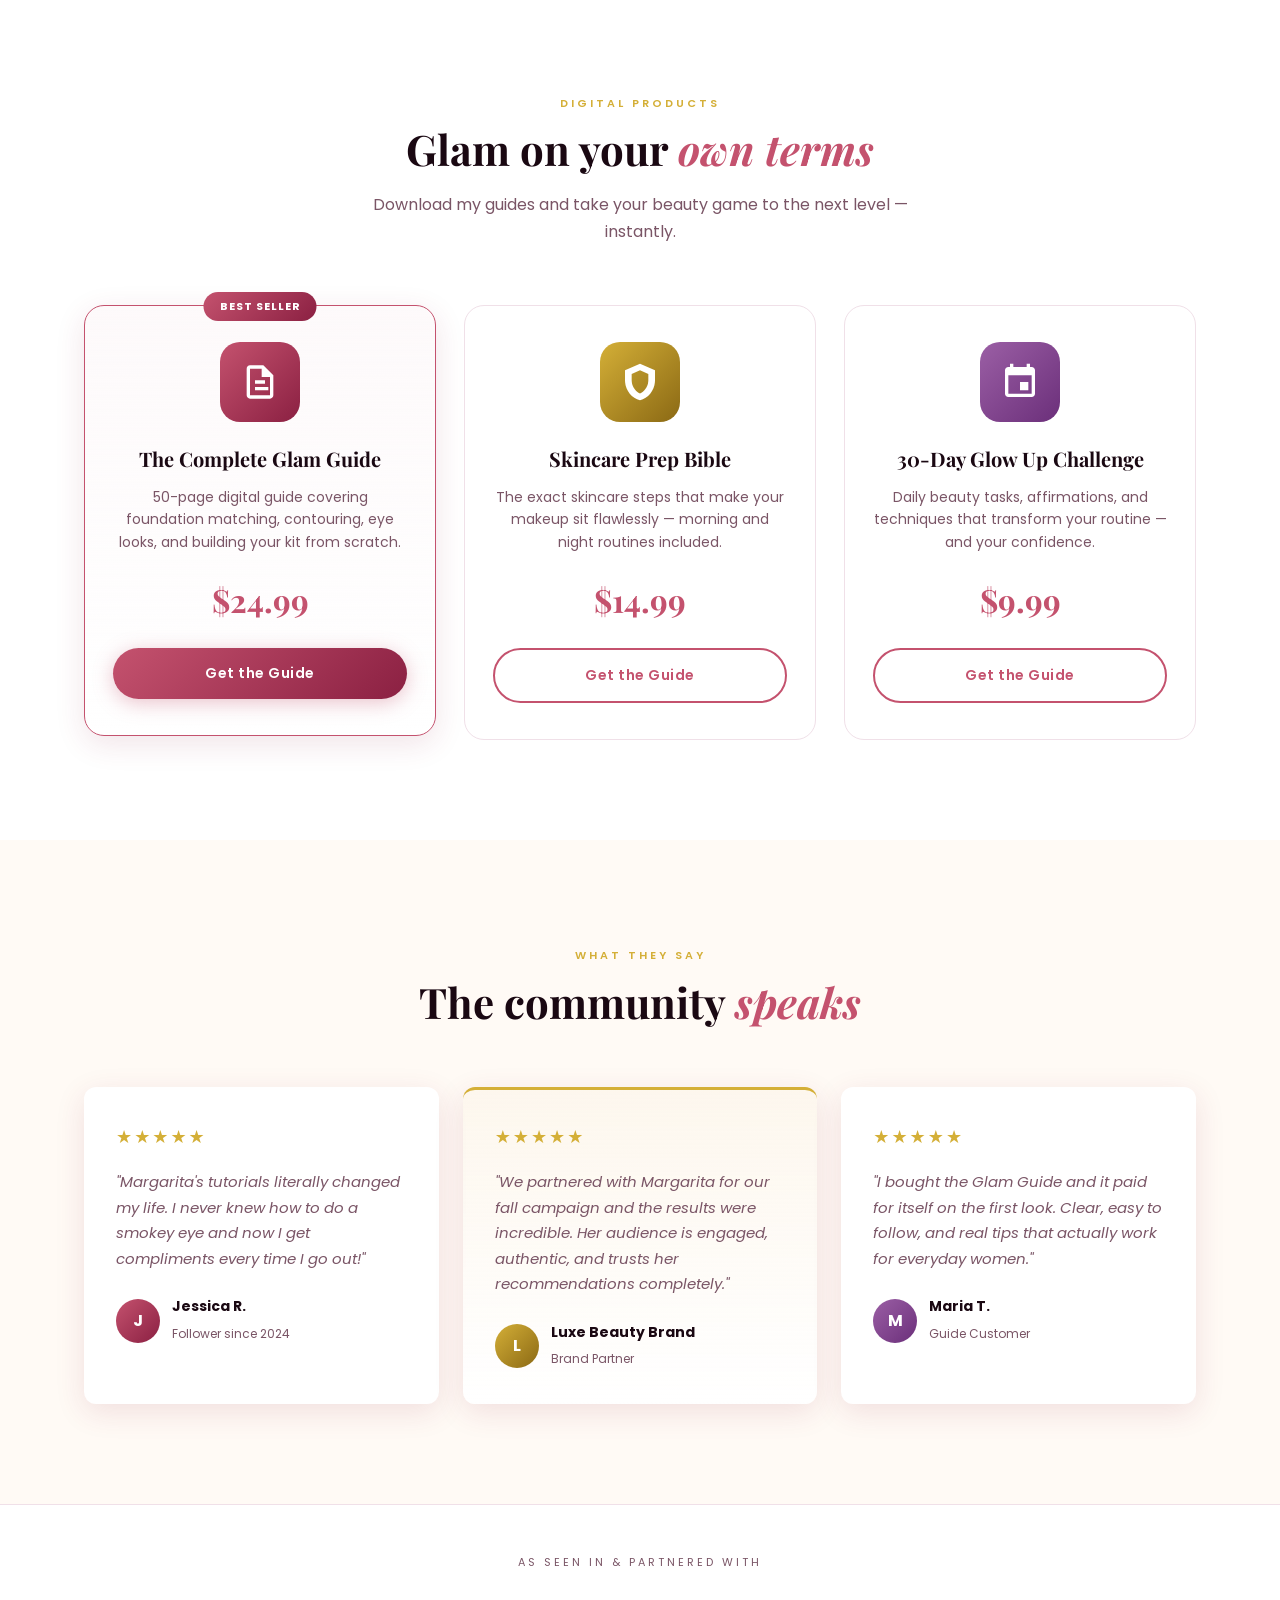
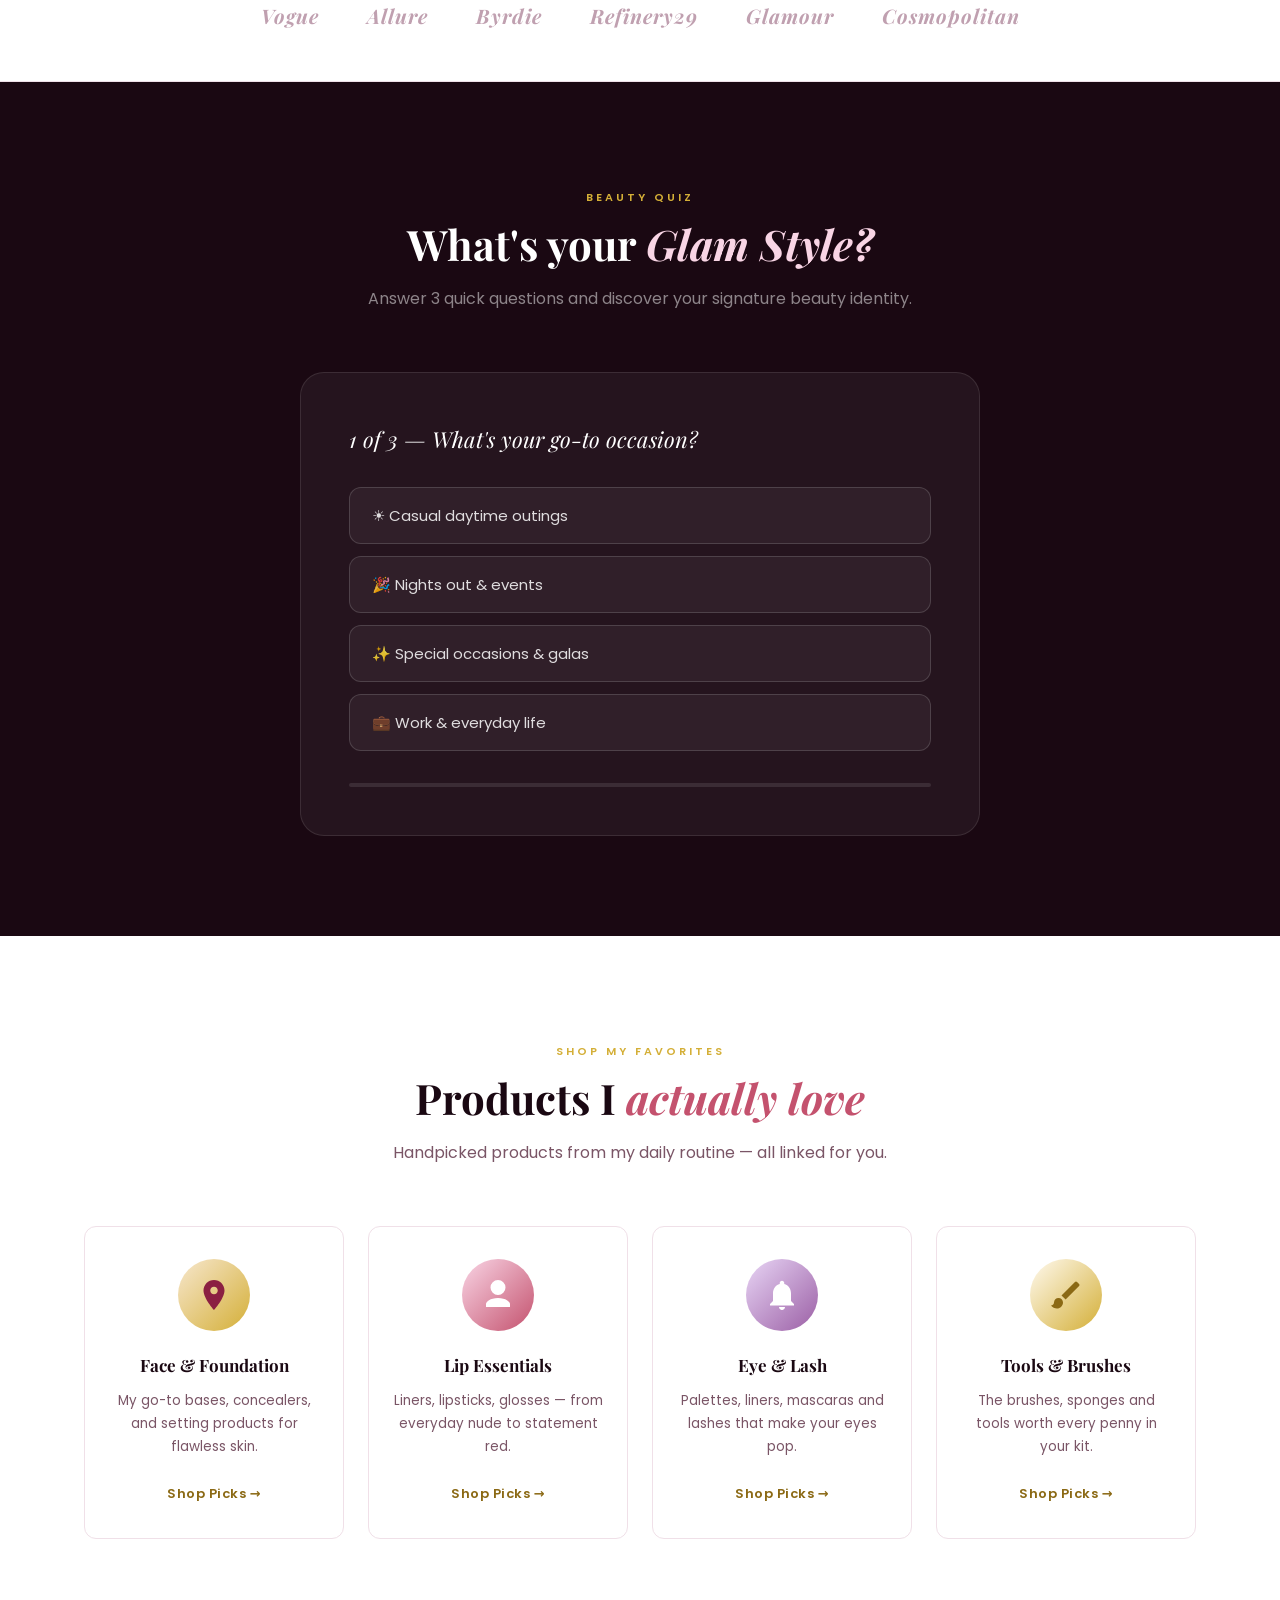
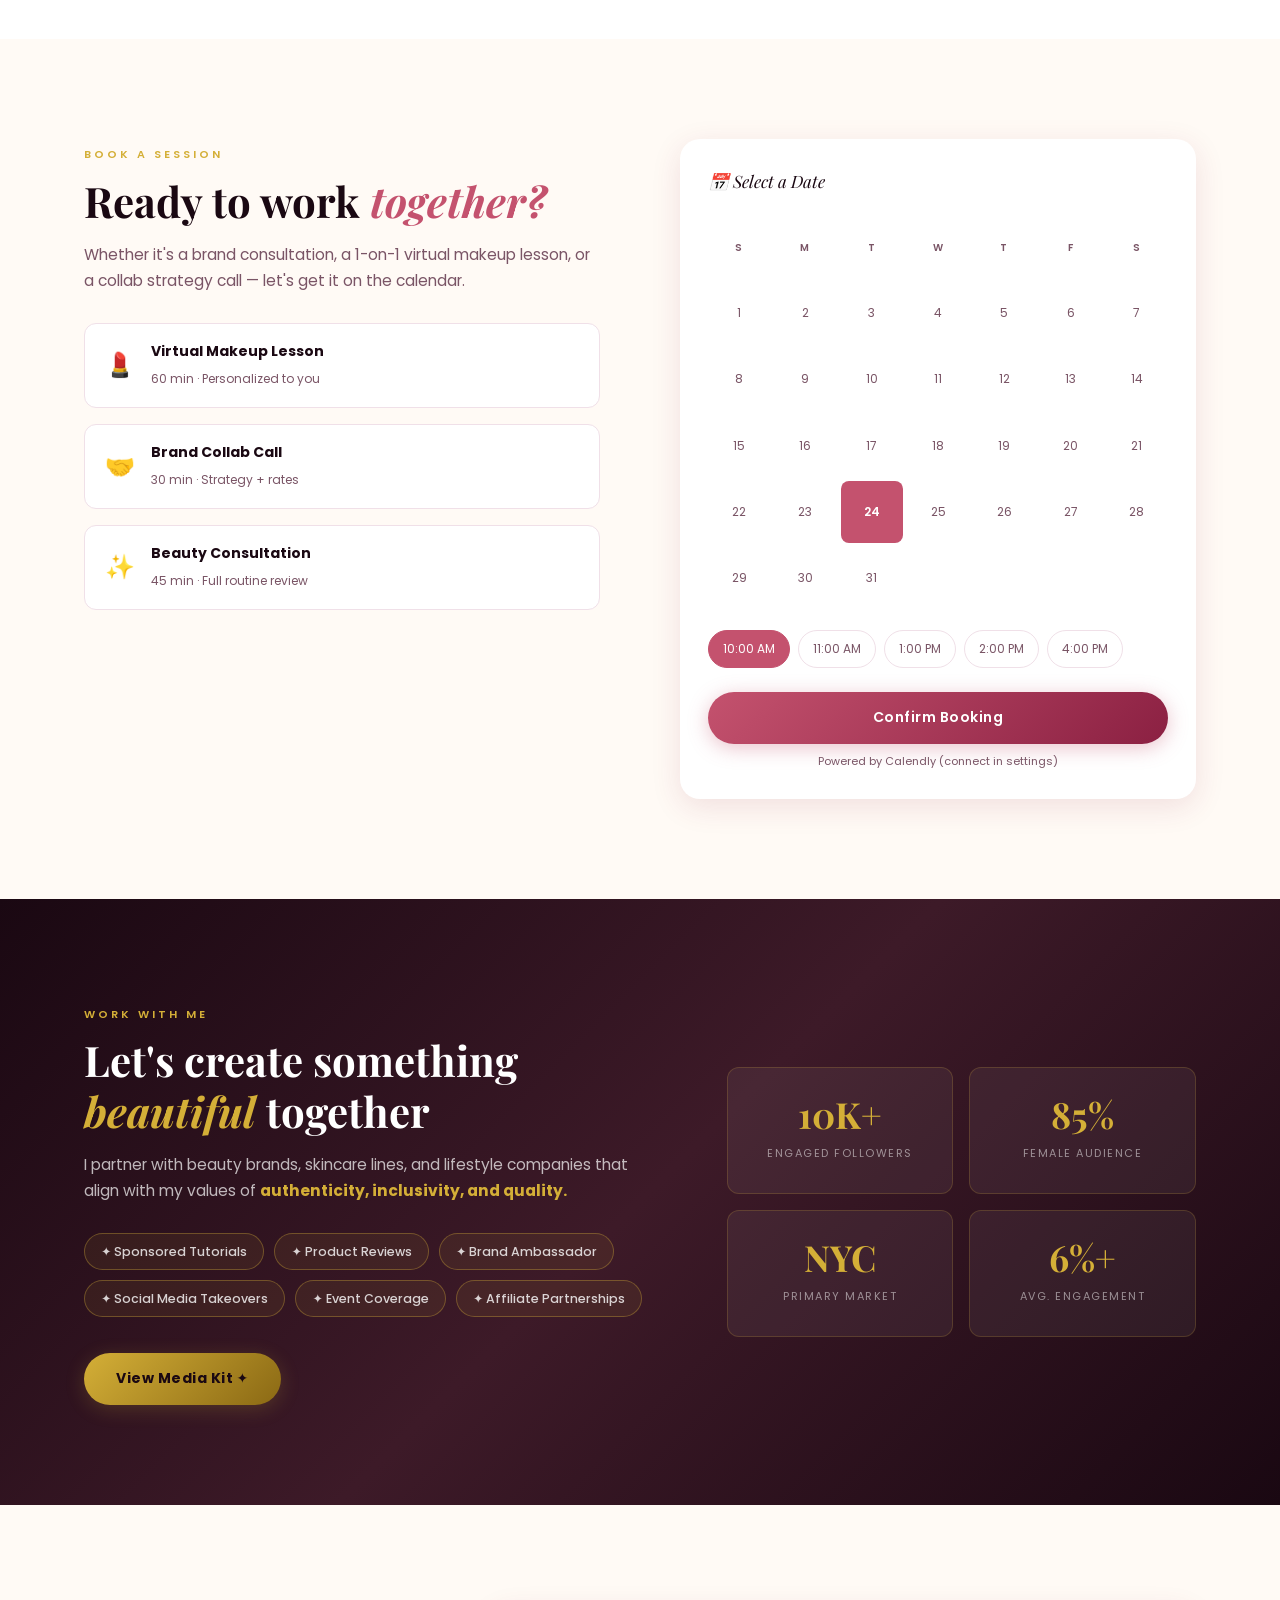
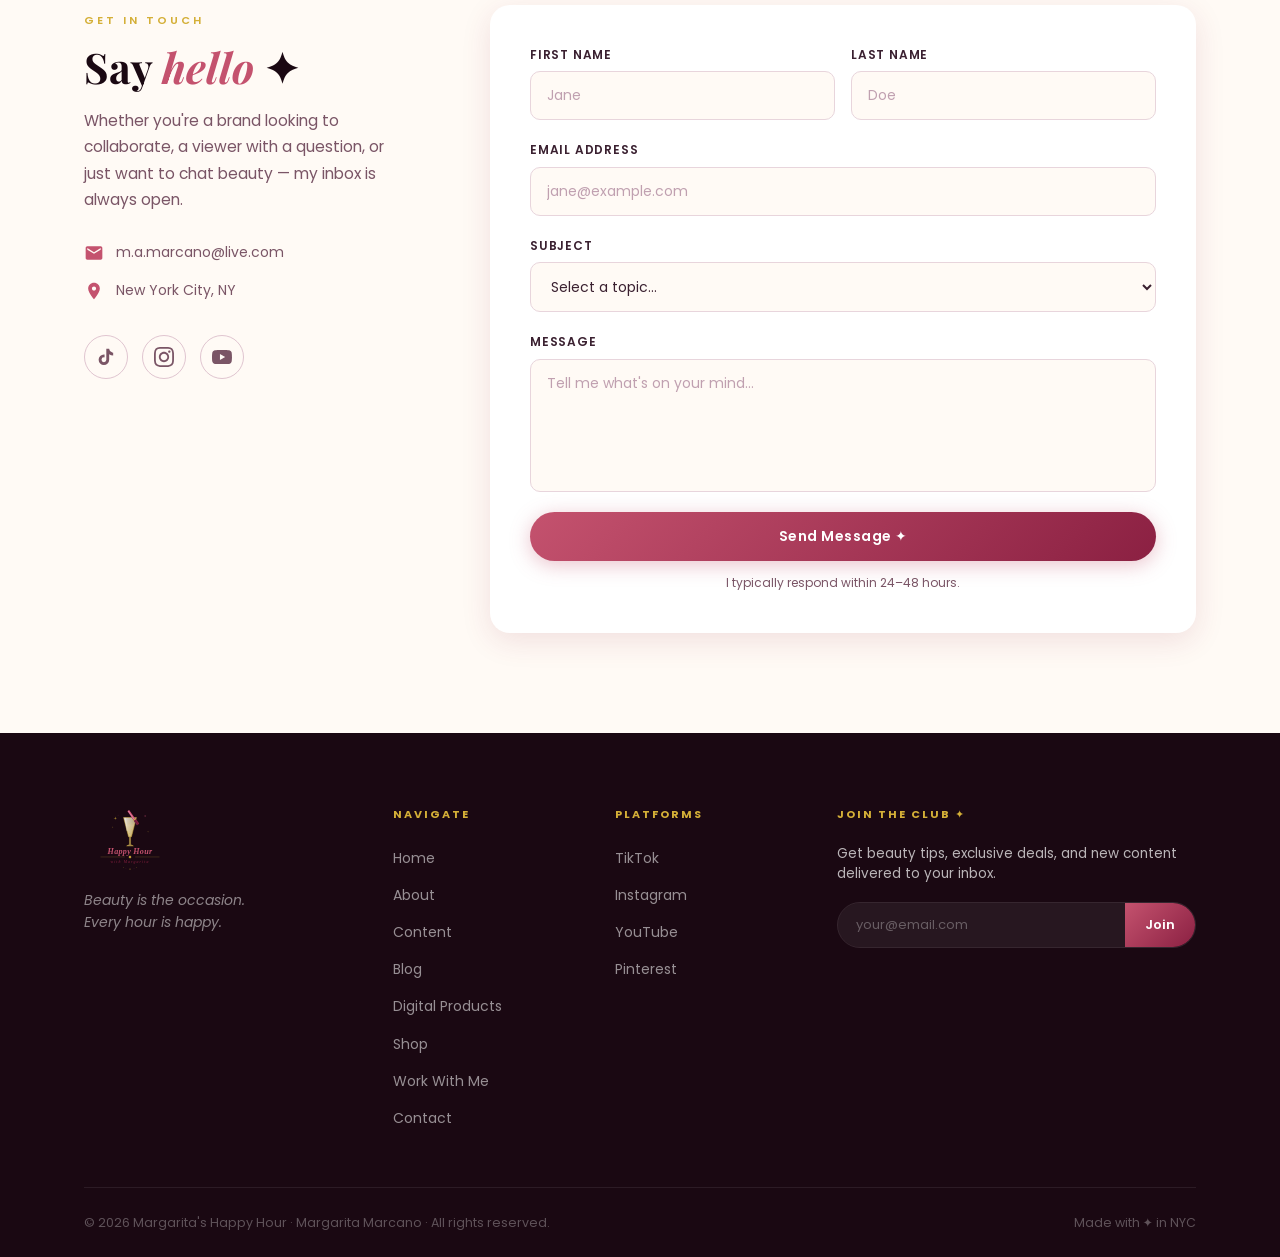
==== commit 185222f6: "Real photos, brand name fix, Instagram grid, before/after sliders live" ====
--- a/index.html
+++ b/index.html
@@ -3,8 +3,14 @@
 <head>
   <meta charset="UTF-8"/>
   <meta name="viewport" content="width=device-width, initial-scale=1.0"/>
-  <meta name="description" content="Happy Hour with Margarita — Makeup tutorials, beauty tips, product reviews & glam content by Margarita Marcano."/>
-  <title>Happy Hour with Margarita</title>
+  <meta name="description" content="Margarita's Happy Hour — NYC makeup artist & content creator. Transformations, tutorials, beauty tips & glam looks by Margarita Marcano."/>
+  <meta property="og:title" content="Margarita's Happy Hour — NYC Makeup Artist"/>
+  <meta property="og:description" content="NYC-based makeup artist creating stunning transformations. Tutorials, glam looks & beauty tips by Margarita Marcano."/>
+  <meta property="og:image" content="https://margarita-happy-hour.netlify.app/images/margarita-hero.jpg"/>
+  <meta property="og:url" content="https://margarita-happy-hour.netlify.app"/>
+  <meta property="og:type" content="website"/>
+  <meta name="twitter:card" content="summary_large_image"/>
+  <title>Margarita's Happy Hour</title>
   <link rel="icon" href="logo.svg" type="image/svg+xml"/>
   <link rel="preconnect" href="https://fonts.googleapis.com"/>
   <link rel="preconnect" href="https://fonts.gstatic.com" crossorigin/>
@@ -16,7 +22,7 @@
   <!-- ===== NAVBAR ===== -->
   <nav class="navbar" id="navbar">
     <div class="nav-inner">
-      <a href="#home" class="nav-logo"><img src="logo.svg" alt="Happy Hour with Margarita" height="52"/></a>
+      <a href="#home" class="nav-logo"><img src="logo.svg" alt="Margarita's Happy Hour" height="52"/></a>
       <button class="nav-toggle" id="navToggle" aria-label="Open menu">
         <span></span><span></span><span></span>
       </button>
@@ -34,11 +40,11 @@
 
   <!-- ===== HERO ===== -->
   <section class="hero" id="home">
-    <div class="hero-bg"></div>
+    <div class="hero-bg" style="background-image:url('images/margarita-hero.jpg');background-size:cover;background-position:center top;"></div>
     <div class="hero-overlay"></div>
     <div class="hero-content">
       <div class="hero-logo-wrap">
-        <img src="logo.svg" alt="Happy Hour with Margarita" class="hero-logo"/>
+        <img src="logo.svg" alt="Margarita's Happy Hour" class="hero-logo"/>
       </div>
       <p class="hero-tagline">Beauty is the occasion. Every hour is happy.</p>
       <p class="hero-sub">Makeup tutorials · Product reviews · Glam looks · NYC vibes</p>
@@ -72,18 +78,18 @@
           <span class="section-label">Follow Along</span>
           <h2 class="section-title" style="margin-bottom:0">Latest on <em>Instagram</em></h2>
         </div>
-        <a href="#" class="btn btn-outline-dark">
+        <a href="https://www.instagram.com/margaritashappyhour/" target="_blank" rel="noopener" class="btn btn-outline-dark">
           <svg width="18" height="18" viewBox="0 0 24 24" fill="currentColor"><path d="M12 2.163c3.204 0 3.584.012 4.85.07 3.252.148 4.771 1.691 4.919 4.919.058 1.265.069 1.645.069 4.849 0 3.205-.012 3.584-.069 4.849-.149 3.225-1.664 4.771-4.919 4.919-1.266.058-1.644.07-4.85.07-3.204 0-3.584-.012-4.849-.07-3.26-.149-4.771-1.699-4.919-4.92-.058-1.265-.07-1.644-.07-4.849 0-3.204.013-3.583.07-4.849.149-3.227 1.664-4.771 4.919-4.919 1.266-.057 1.645-.069 4.849-.069zm0-2.163c-3.259 0-3.667.014-4.947.072-4.358.2-6.78 2.618-6.98 6.98-.059 1.281-.073 1.689-.073 4.948 0 3.259.014 3.668.072 4.948.2 4.358 2.618 6.78 6.98 6.98 1.281.058 1.689.072 4.948.072 3.259 0 3.668-.014 4.948-.072 4.354-.2 6.782-2.618 6.979-6.98.059-1.28.073-1.689.073-4.948 0-3.259-.014-3.667-.072-4.947-.196-4.354-2.617-6.78-6.979-6.98-1.281-.059-1.69-.073-4.949-.073zm0 5.838c-3.403 0-6.162 2.759-6.162 6.162s2.759 6.163 6.162 6.163 6.162-2.759 6.162-6.163c0-3.403-2.759-6.162-6.162-6.162zm0 10.162c-2.209 0-4-1.79-4-4 0-2.209 1.791-4 4-4s4 1.791 4 4c0 2.21-1.791 4-4 4zm6.406-11.845c-.796 0-1.441.645-1.441 1.44s.645 1.44 1.441 1.44c.795 0 1.439-.645 1.439-1.44s-.644-1.44-1.439-1.44z"/></svg>
-          @happyhourwithmargarita
+          @margaritashappyhour
         </a>
       </div>
       <div class="ig-grid">
-        <a href="#" class="ig-post" style="--bg:linear-gradient(135deg,#C4526E,#8B2042)"><span>✦</span></a>
-        <a href="#" class="ig-post" style="--bg:linear-gradient(135deg,#D4AF37,#8B6914)"><span>✦</span></a>
-        <a href="#" class="ig-post" style="--bg:linear-gradient(135deg,#9B5FA5,#6B2F7A)"><span>✦</span></a>
-        <a href="#" class="ig-post" style="--bg:linear-gradient(135deg,#E07090,#C4526E)"><span>✦</span></a>
-        <a href="#" class="ig-post" style="--bg:linear-gradient(135deg,#8B2042,#3D1A28)"><span>✦</span></a>
-        <a href="#" class="ig-post" style="--bg:linear-gradient(135deg,#D4AF37,#C4526E)"><span>✦</span></a>
+        <a href="https://www.instagram.com/margaritashappyhour/" target="_blank" rel="noopener" class="ig-post" style="background:url('images/margarita-glam.jpg') center/cover no-repeat;"></a>
+        <a href="https://www.instagram.com/margaritashappyhour/" target="_blank" rel="noopener" class="ig-post" style="background:url('images/client-after.jpg') center/cover no-repeat;"></a>
+        <a href="https://www.instagram.com/margaritashappyhour/" target="_blank" rel="noopener" class="ig-post" style="background:url('images/margarita-after.jpg') center/cover no-repeat;"></a>
+        <a href="https://www.instagram.com/margaritashappyhour/" target="_blank" rel="noopener" class="ig-post" style="background:url('images/margarita-working-1.jpg') center/cover no-repeat;"></a>
+        <a href="https://www.instagram.com/margaritashappyhour/" target="_blank" rel="noopener" class="ig-post" style="background:url('images/margarita-working-2.jpg') center/cover no-repeat;"></a>
+        <a href="https://www.instagram.com/margaritashappyhour/" target="_blank" rel="noopener" class="ig-post" style="background:url('images/margarita-hero.jpg') center/cover no-repeat;"></a>
       </div>
     </div>
   </section>
@@ -93,13 +99,8 @@
     <div class="container">
       <div class="about-grid">
         <div class="about-image-wrap">
-          <div class="about-image-placeholder">
-            <div class="img-placeholder-inner">
-              <svg width="64" height="64" viewBox="0 0 24 24" fill="#C4526E" opacity="0.3"><path d="M12 12c2.7 0 4.8-2.1 4.8-4.8S14.7 2.4 12 2.4 7.2 4.5 7.2 7.2 9.3 12 12 12zm0 2.4c-3.2 0-9.6 1.6-9.6 4.8v2.4h19.2v-2.4c0-3.2-6.4-4.8-9.6-4.8z"/></svg>
-              <p>Your Photo Here</p>
-            </div>
-          </div>
-          <div class="about-badge">✦ NYC Creator</div>
+          <img src="images/margarita-glam.jpg" alt="Margarita Marcano — NYC Makeup Artist" style="width:100%;border-radius:24px;object-fit:cover;max-height:520px;display:block;box-shadow:0 12px 40px rgba(196,82,110,.25);"/>
+          <div class="about-badge">✦ NYC Makeup Artist</div>
         </div>
         <div class="about-text">
           <span class="section-label">Meet Margarita</span>
@@ -128,13 +129,11 @@
       </div>
       <div class="ba-grid">
         <div class="ba-slider" id="baSlider1">
-          <div class="ba-before" style="background:linear-gradient(135deg,#F5E6EA,#E8C5D5)">
+          <div class="ba-before" style="background:url('images/margarita-before.jpg') center/cover no-repeat">
             <div class="ba-label">Before</div>
-            <div class="ba-placeholder"><svg width="48" height="48" viewBox="0 0 24 24" fill="#C4526E" opacity="0.2"><path d="M12 12c2.7 0 4.8-2.1 4.8-4.8S14.7 2.4 12 2.4 7.2 4.5 7.2 7.2 9.3 12 12 12zm0 2.4c-3.2 0-9.6 1.6-9.6 4.8v2.4h19.2v-2.4c0-3.2-6.4-4.8-9.6-4.8z"/></svg><span>Natural Look</span></div>
-          </div>
-          <div class="ba-after" style="background:linear-gradient(135deg,#C4526E,#8B2042)">
+          </div>
+          <div class="ba-after" style="background:url('images/margarita-after.jpg') center/cover no-repeat">
             <div class="ba-label after">After</div>
-            <div class="ba-placeholder light"><svg width="48" height="48" viewBox="0 0 24 24" fill="white" opacity="0.4"><path d="M12 12c2.7 0 4.8-2.1 4.8-4.8S14.7 2.4 12 2.4 7.2 4.5 7.2 7.2 9.3 12 12 12zm0 2.4c-3.2 0-9.6 1.6-9.6 4.8v2.4h19.2v-2.4c0-3.2-6.4-4.8-9.6-4.8z"/></svg><span>Full Glam</span></div>
           </div>
           <div class="ba-handle" data-slider="baSlider1">
             <div class="ba-line"></div>
@@ -144,13 +143,11 @@
           </div>
         </div>
         <div class="ba-slider" id="baSlider2">
-          <div class="ba-before" style="background:linear-gradient(135deg,#EDE8F5,#D5C5E8)">
+          <div class="ba-before" style="background:url('images/client-before.jpg') center/cover no-repeat">
             <div class="ba-label">Before</div>
-            <div class="ba-placeholder"><svg width="48" height="48" viewBox="0 0 24 24" fill="#9B5FA5" opacity="0.2"><path d="M12 12c2.7 0 4.8-2.1 4.8-4.8S14.7 2.4 12 2.4 7.2 4.5 7.2 7.2 9.3 12 12 12zm0 2.4c-3.2 0-9.6 1.6-9.6 4.8v2.4h19.2v-2.4c0-3.2-6.4-4.8-9.6-4.8z"/></svg><span>Everyday Look</span></div>
-          </div>
-          <div class="ba-after" style="background:linear-gradient(135deg,#9B5FA5,#6B2F7A)">
+          </div>
+          <div class="ba-after" style="background:url('images/client-after.jpg') center/cover no-repeat">
             <div class="ba-label after">After</div>
-            <div class="ba-placeholder light"><svg width="48" height="48" viewBox="0 0 24 24" fill="white" opacity="0.4"><path d="M12 12c2.7 0 4.8-2.1 4.8-4.8S14.7 2.4 12 2.4 7.2 4.5 7.2 7.2 9.3 12 12 12zm0 2.4c-3.2 0-9.6 1.6-9.6 4.8v2.4h19.2v-2.4c0-3.2-6.4-4.8-9.6-4.8z"/></svg><span>Evening Glam</span></div>
           </div>
           <div class="ba-handle" data-slider="baSlider2">
             <div class="ba-line"></div>
@@ -755,7 +752,7 @@
     <div class="container">
       <div class="footer-top">
         <div class="footer-brand">
-          <img src="logo.svg" alt="Happy Hour with Margarita" height="70"/>
+          <img src="logo.svg" alt="Margarita's Happy Hour" height="70"/>
           <p>Beauty is the occasion.<br/>Every hour is happy.</p>
         </div>
         <div class="footer-links">
@@ -790,7 +787,7 @@
         </div>
       </div>
       <div class="footer-bottom">
-        <p>&copy; 2026 Happy Hour with Margarita · Margarita Marcano · All rights reserved.</p>
+        <p>&copy; 2026 Margarita's Happy Hour · Margarita Marcano · All rights reserved.</p>
         <p>Made with ✦ in NYC</p>
       </div>
     </div>
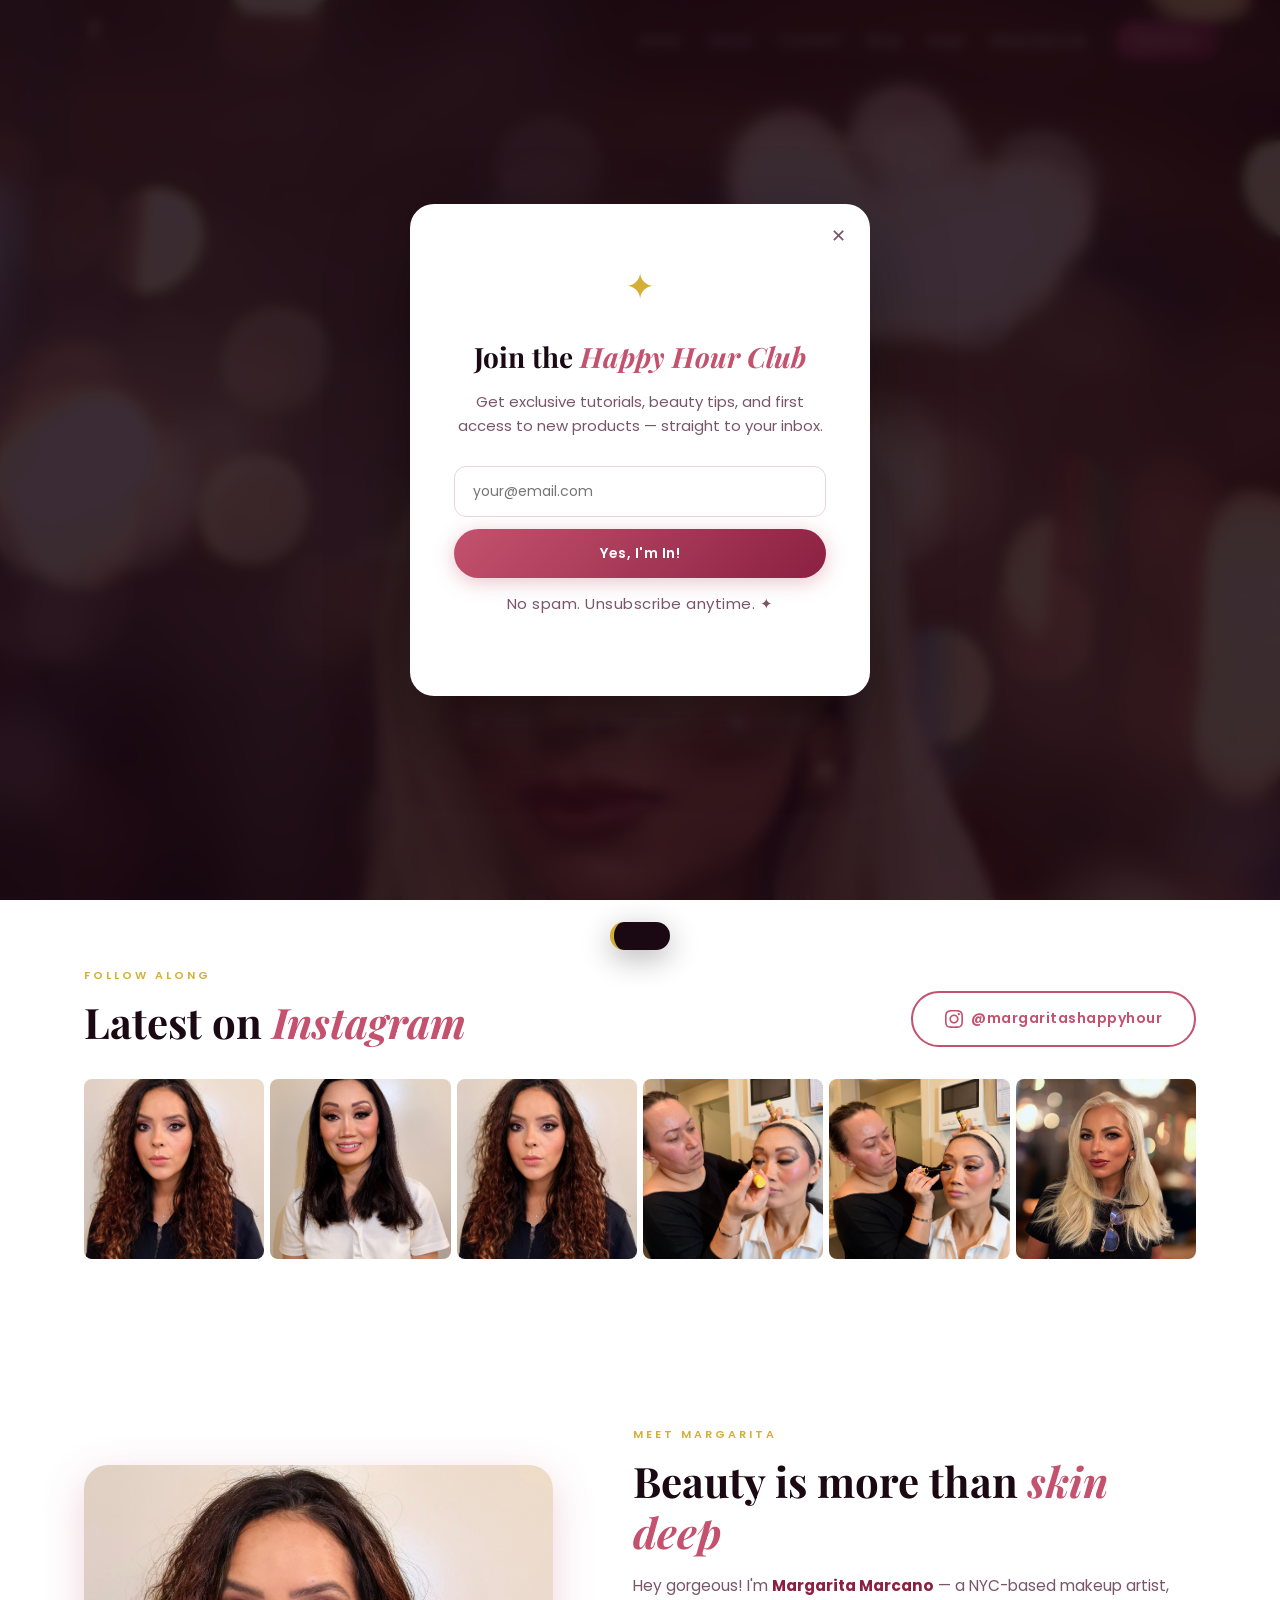
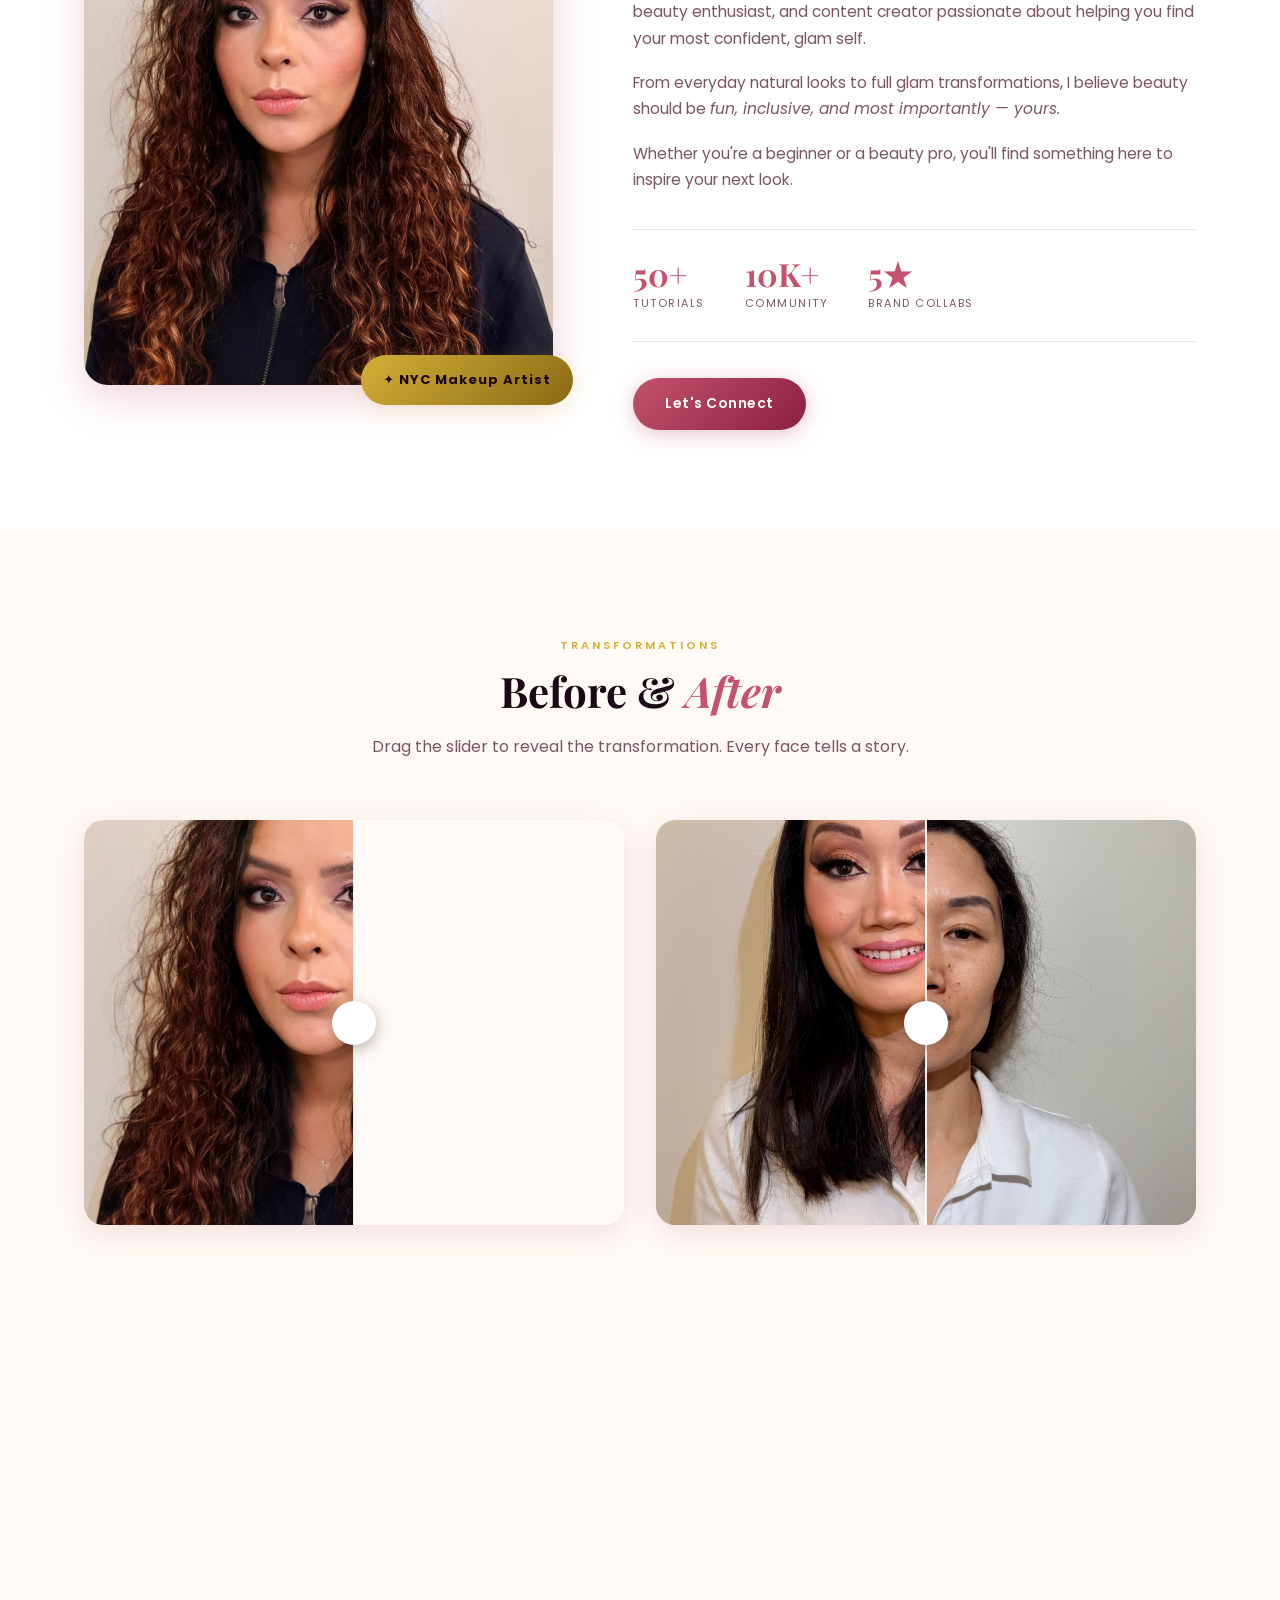
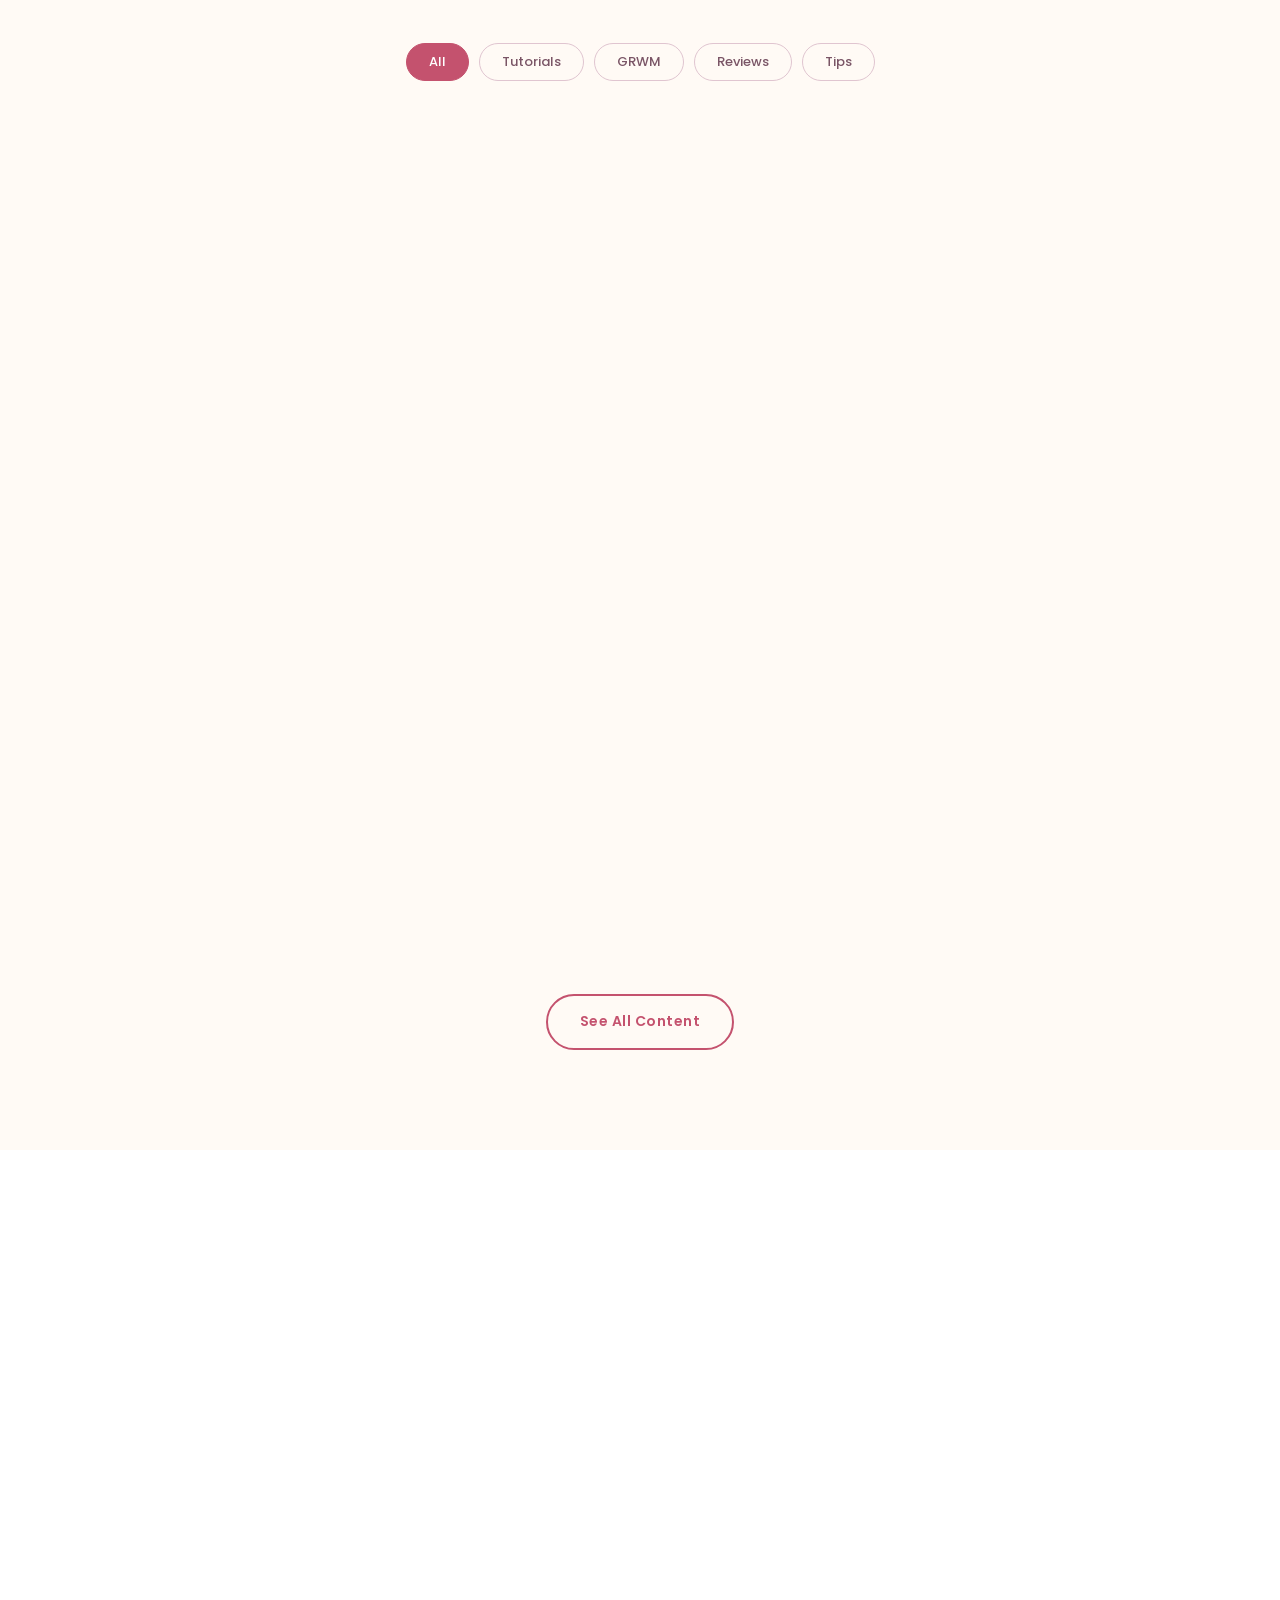
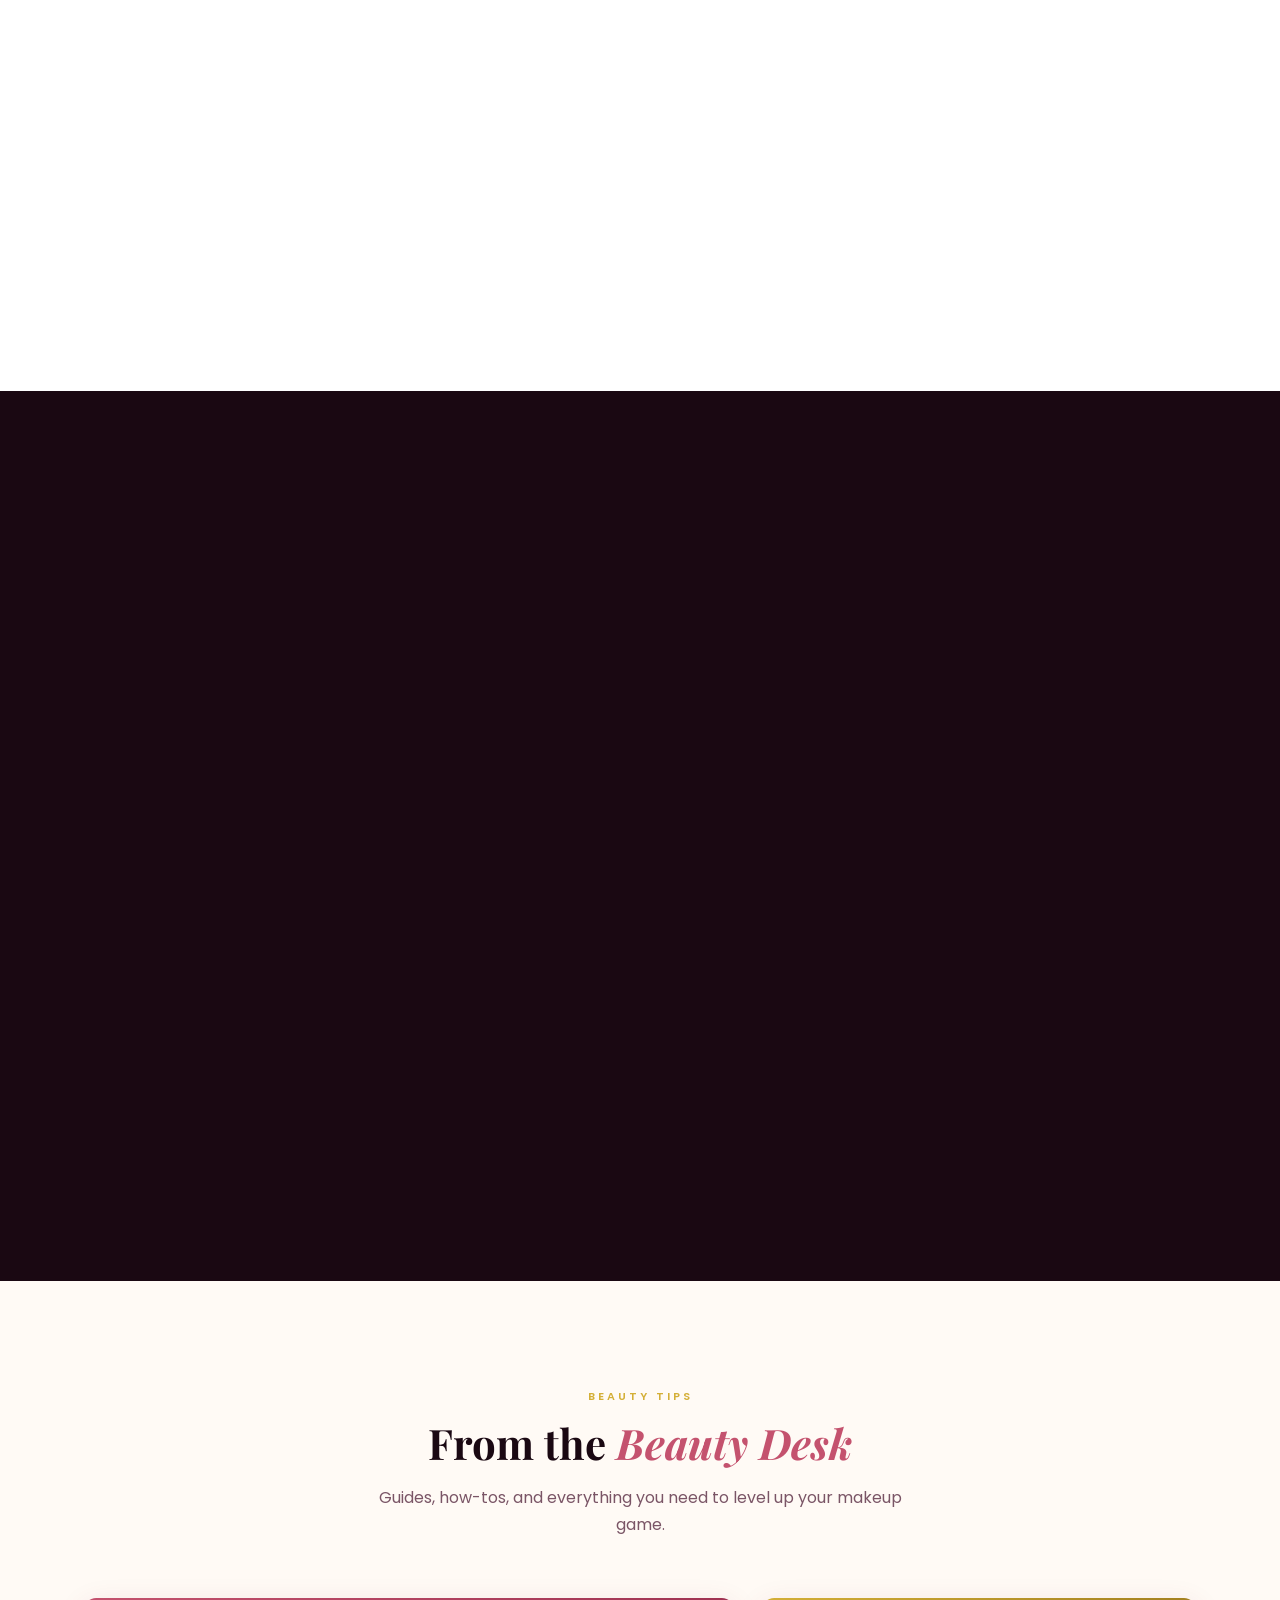
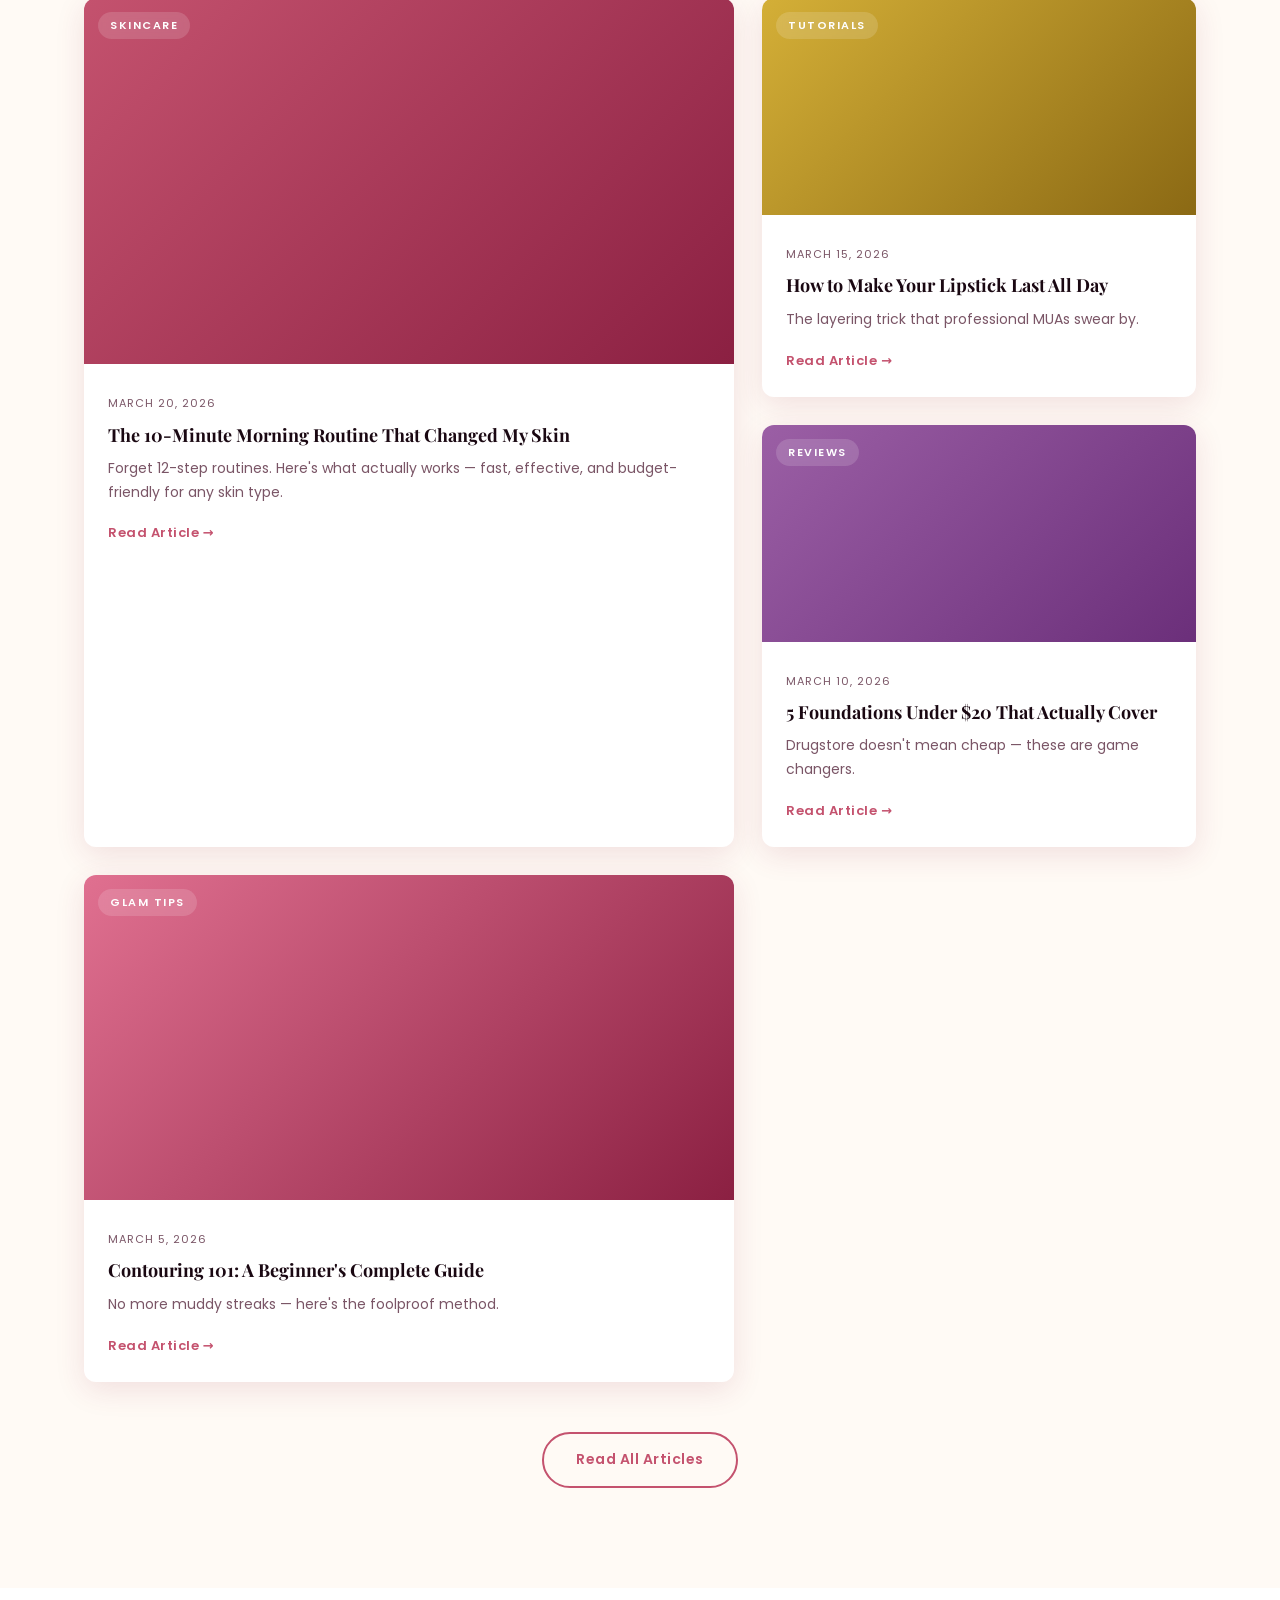
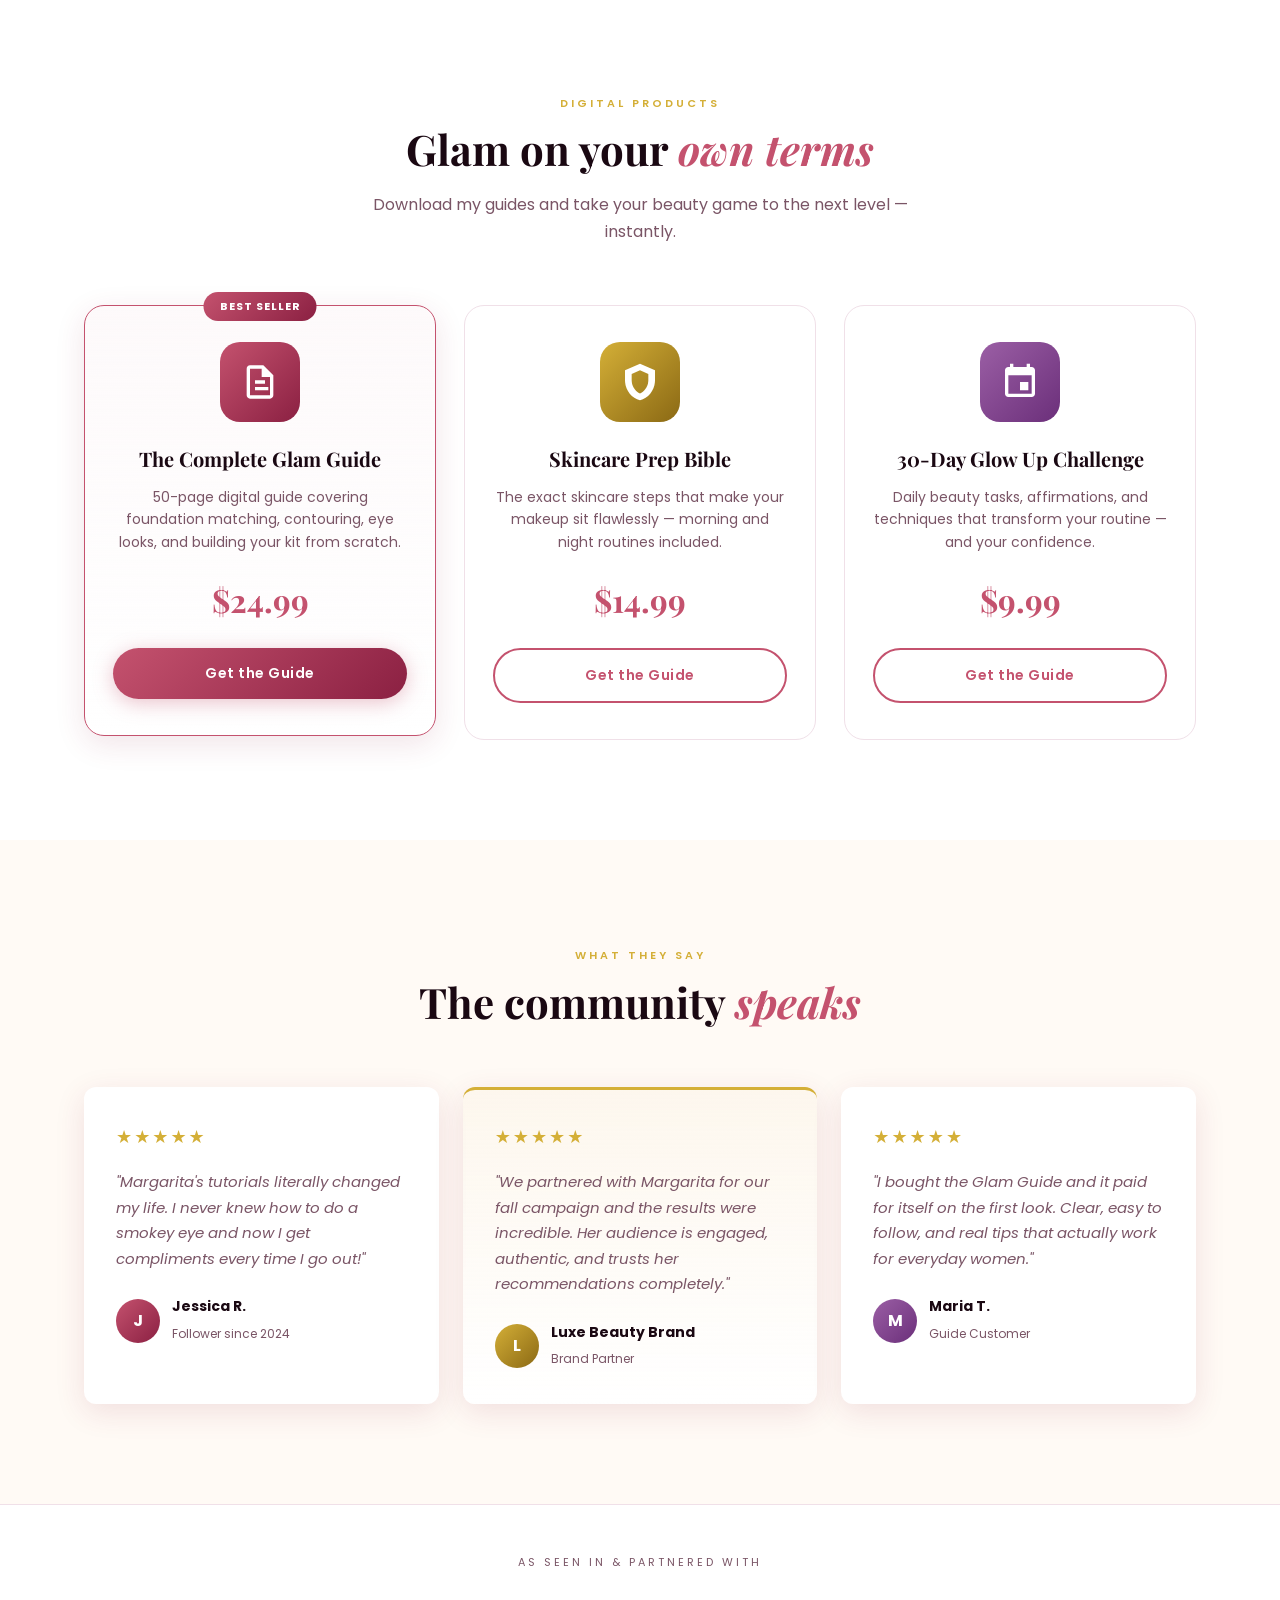
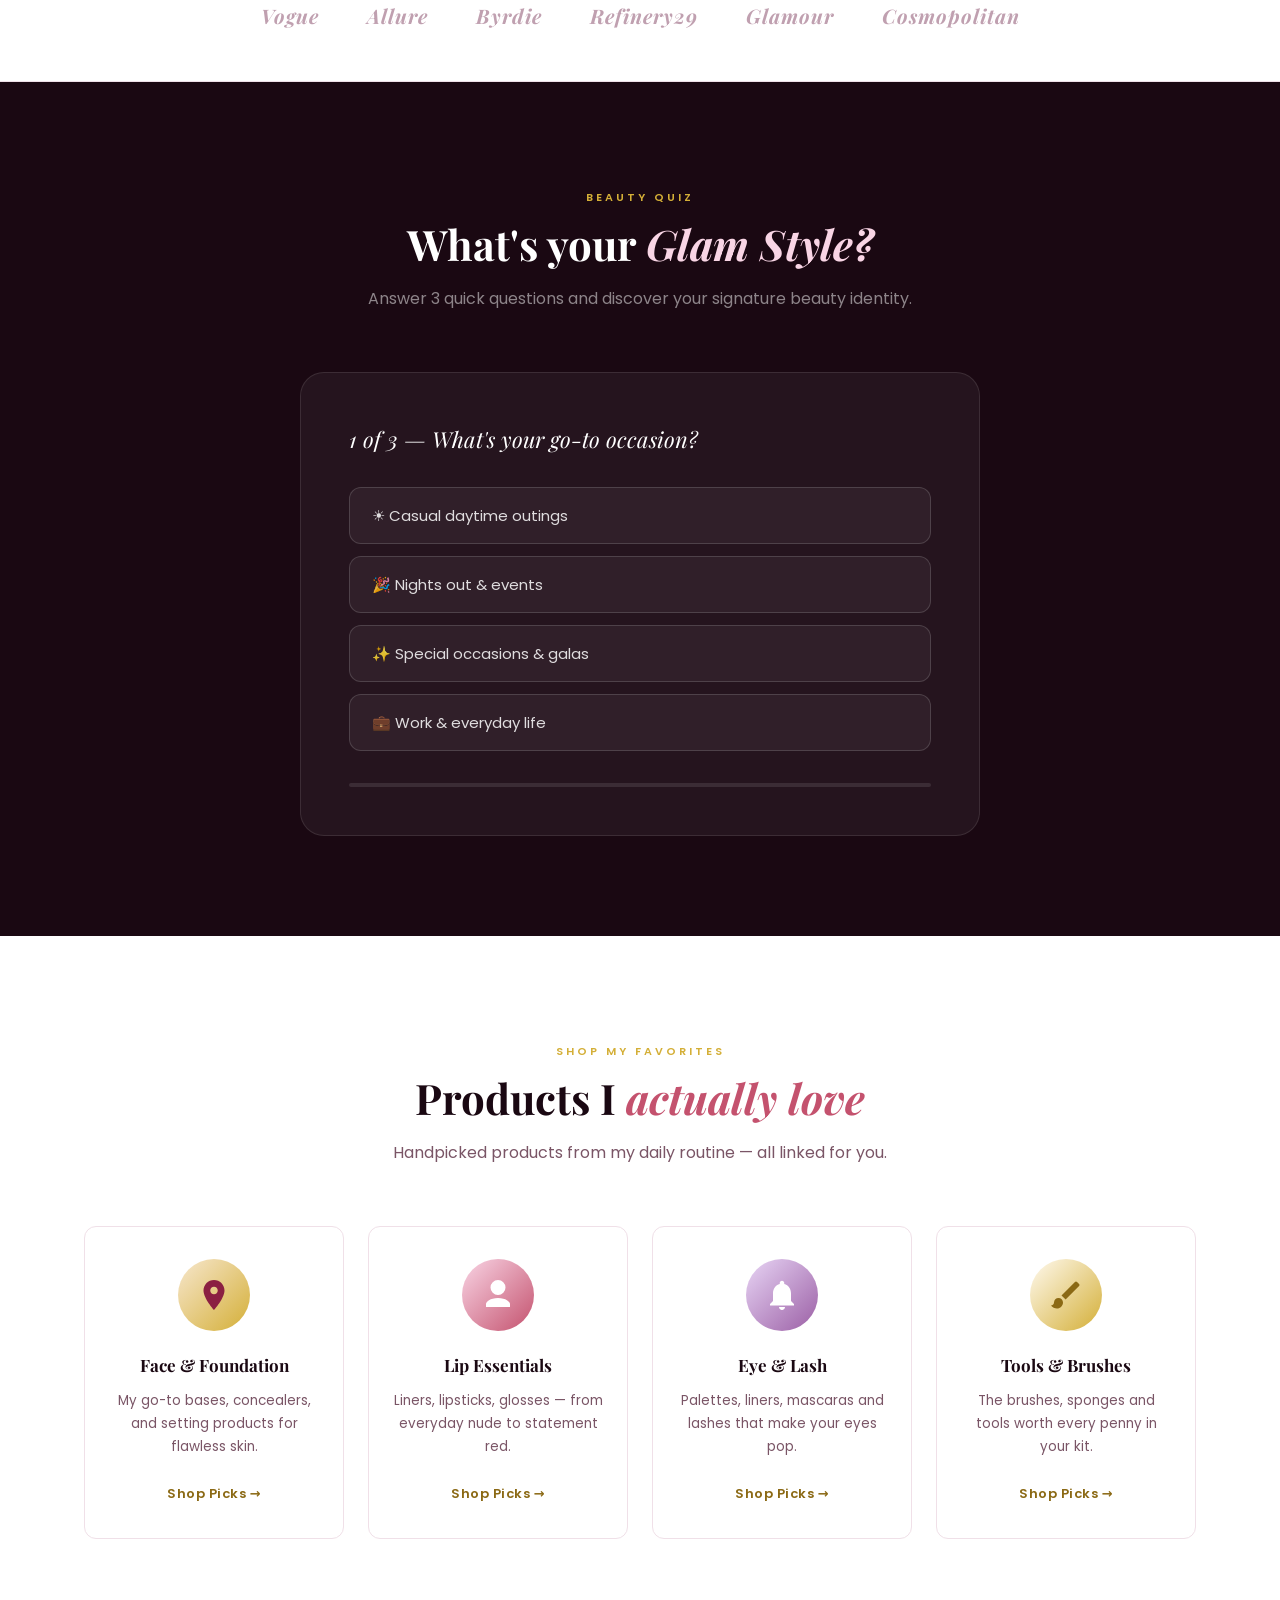
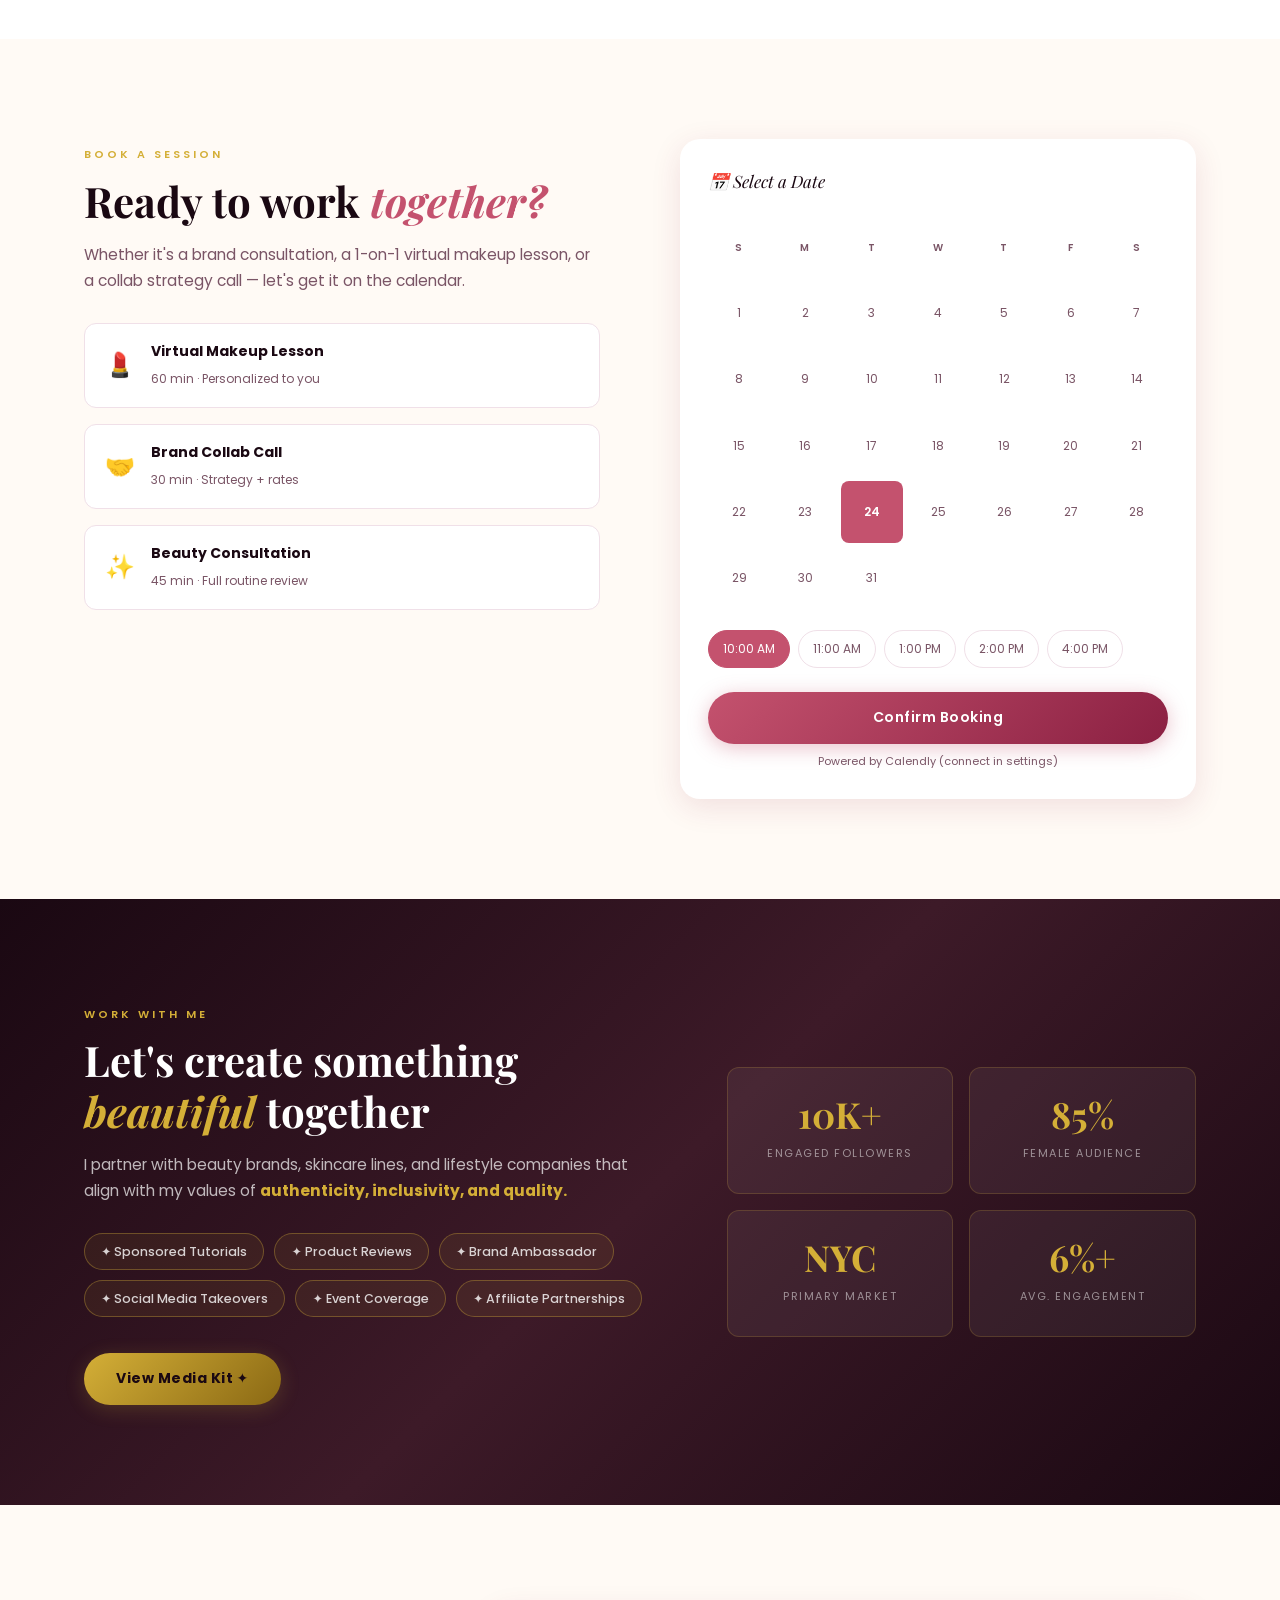
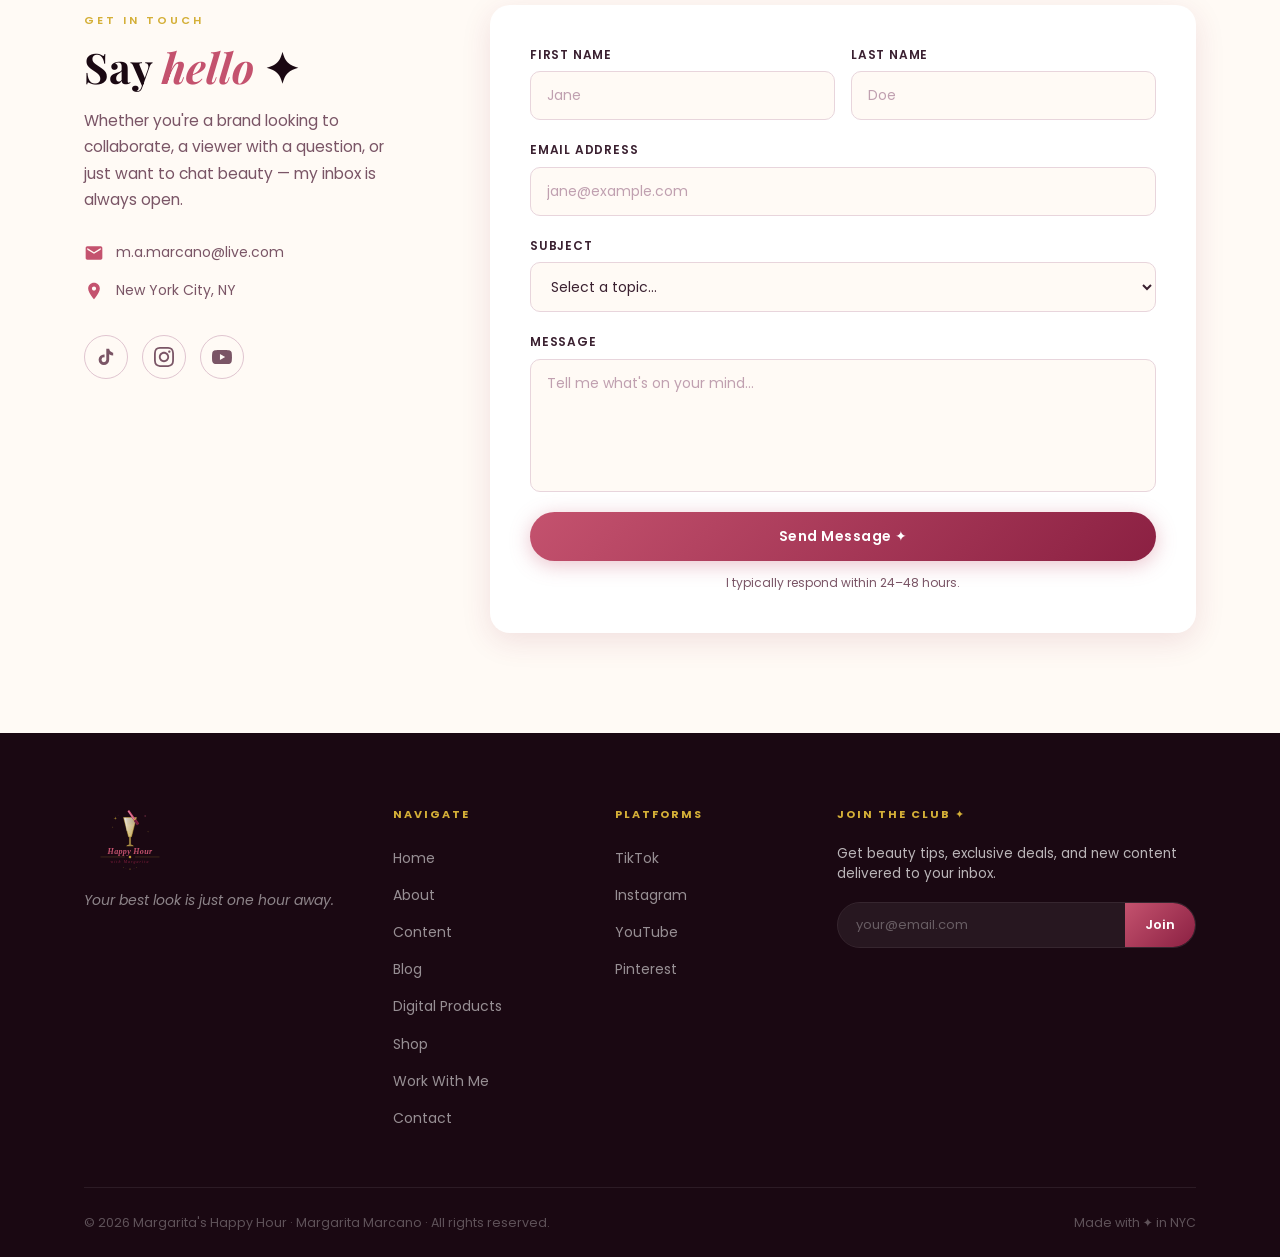
==== commit 8c49aebc: "Add official motto: Your best look is just one hour away" ====
--- a/index.html
+++ b/index.html
@@ -3,7 +3,7 @@
 <head>
   <meta charset="UTF-8"/>
   <meta name="viewport" content="width=device-width, initial-scale=1.0"/>
-  <meta name="description" content="Margarita's Happy Hour — NYC makeup artist & content creator. Transformations, tutorials, beauty tips & glam looks by Margarita Marcano."/>
+  <meta name="description" content="Margarita's Happy Hour — Your best look is just one hour away. NYC makeup artist & content creator. Transformations, tutorials & glam looks by Margarita Marcano."/>
   <meta property="og:title" content="Margarita's Happy Hour — NYC Makeup Artist"/>
   <meta property="og:description" content="NYC-based makeup artist creating stunning transformations. Tutorials, glam looks & beauty tips by Margarita Marcano."/>
   <meta property="og:image" content="https://margarita-happy-hour.netlify.app/images/margarita-hero.jpg"/>
@@ -46,7 +46,7 @@
       <div class="hero-logo-wrap">
         <img src="logo.svg" alt="Margarita's Happy Hour" class="hero-logo"/>
       </div>
-      <p class="hero-tagline">Beauty is the occasion. Every hour is happy.</p>
+      <p class="hero-tagline">Your best look is just one hour away.</p>
       <p class="hero-sub">Makeup tutorials · Product reviews · Glam looks · NYC vibes</p>
       <div class="hero-btns">
         <a href="#content" class="btn btn-primary">Watch My Content</a>
@@ -753,7 +753,7 @@
       <div class="footer-top">
         <div class="footer-brand">
           <img src="logo.svg" alt="Margarita's Happy Hour" height="70"/>
-          <p>Beauty is the occasion.<br/>Every hour is happy.</p>
+          <p>Your best look is just one hour away.</p>
         </div>
         <div class="footer-links">
           <h4>Navigate</h4>
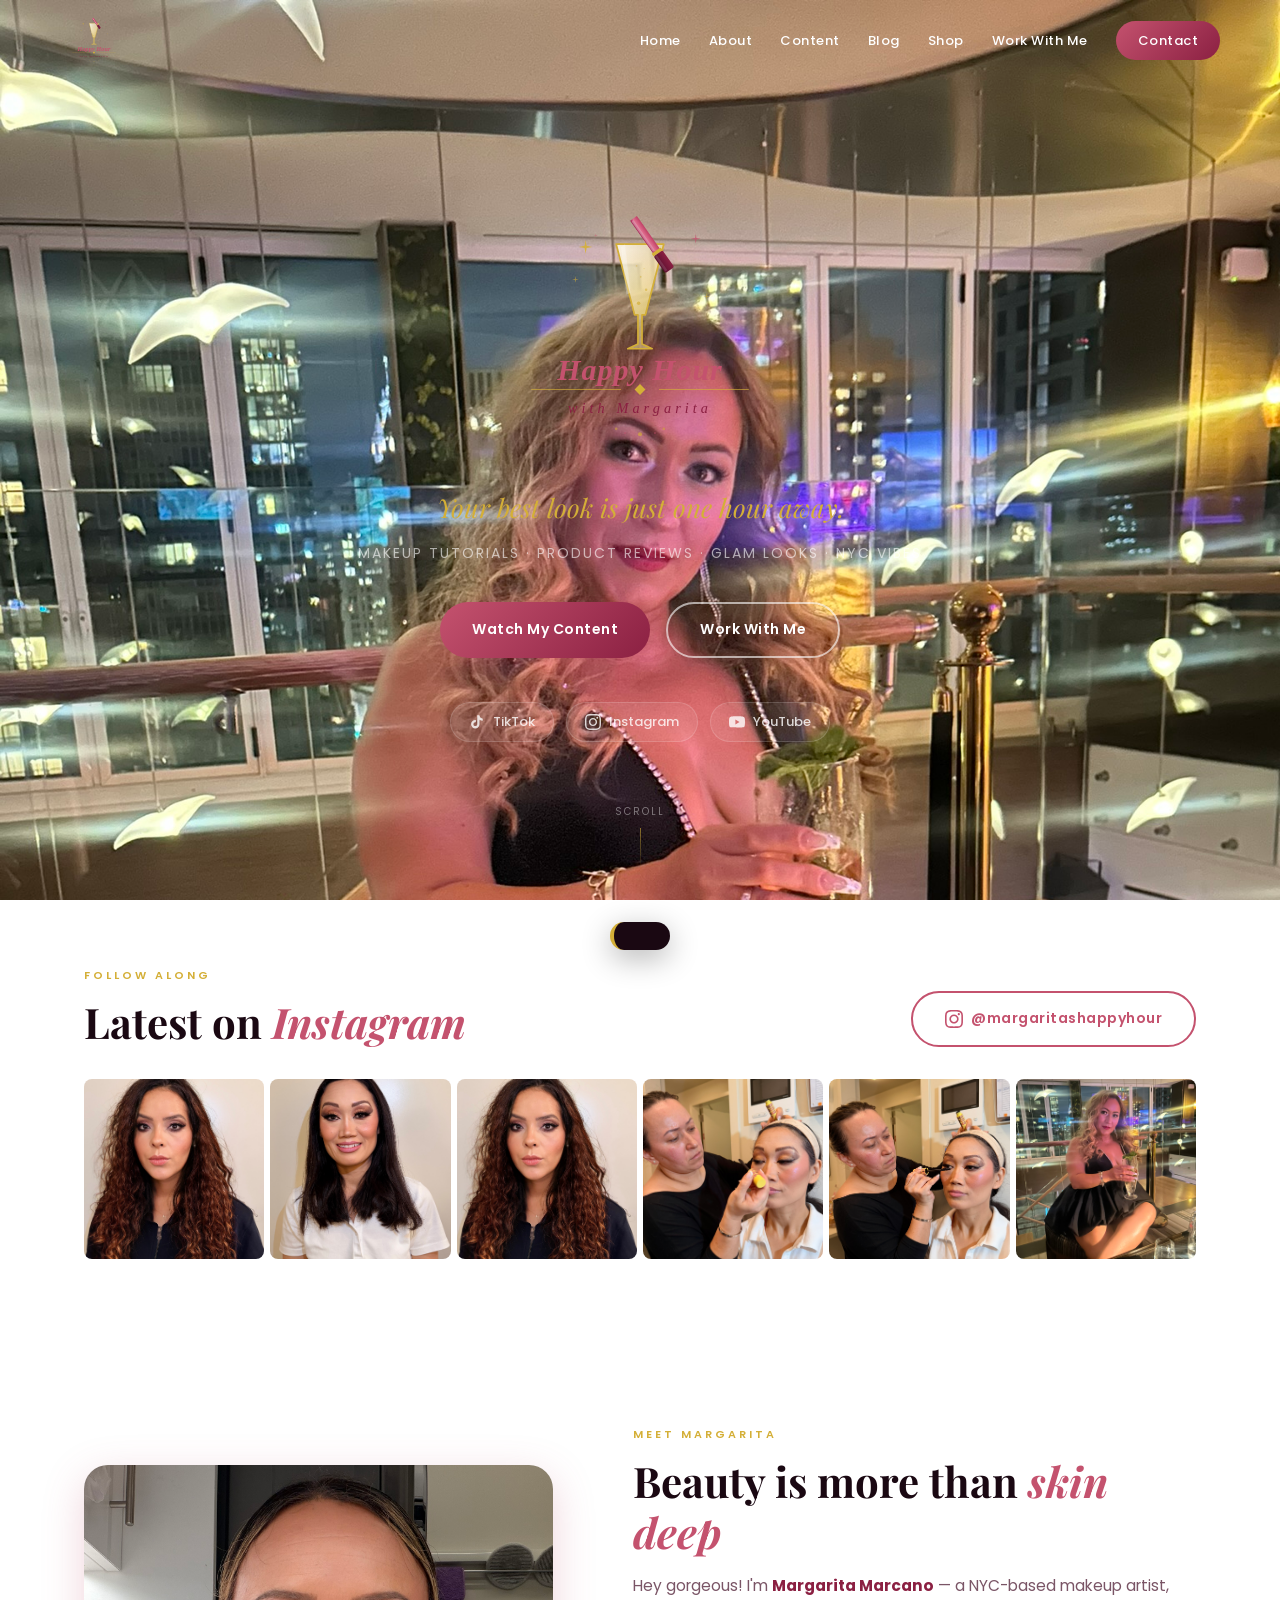
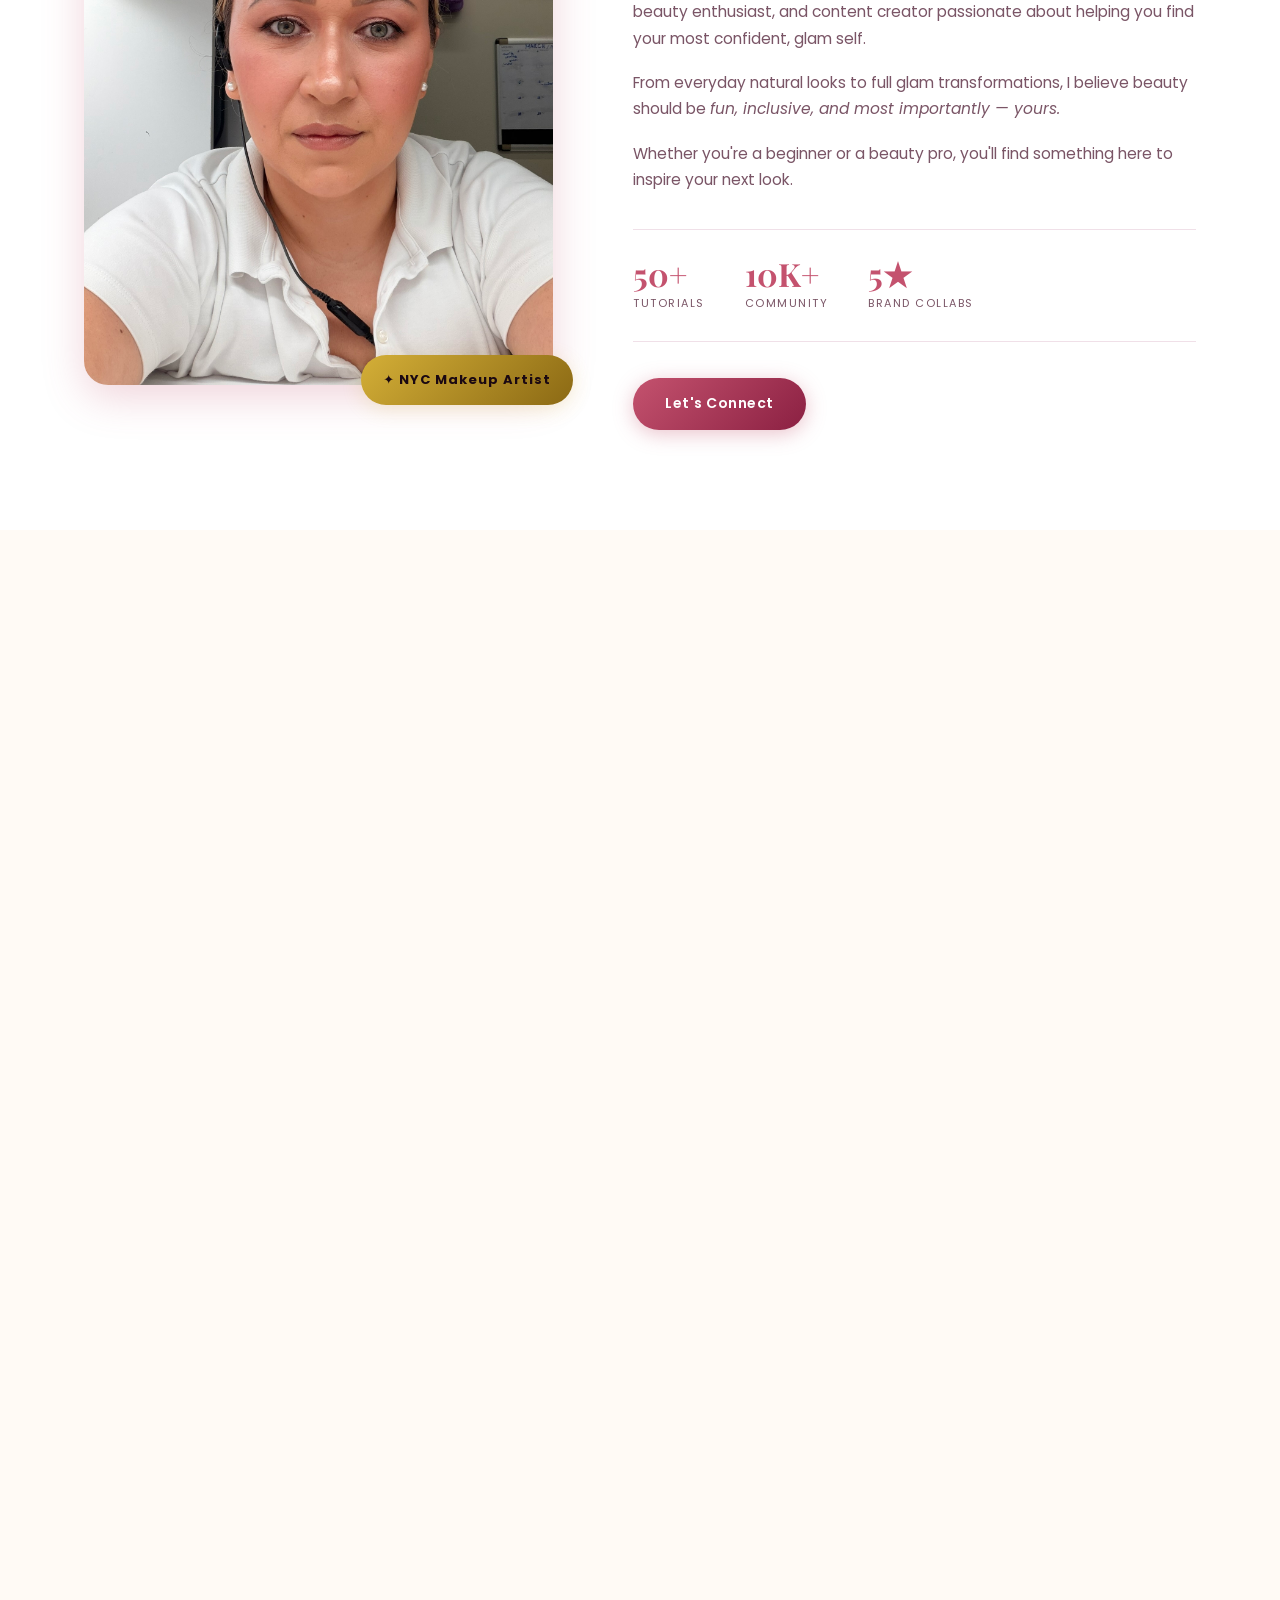
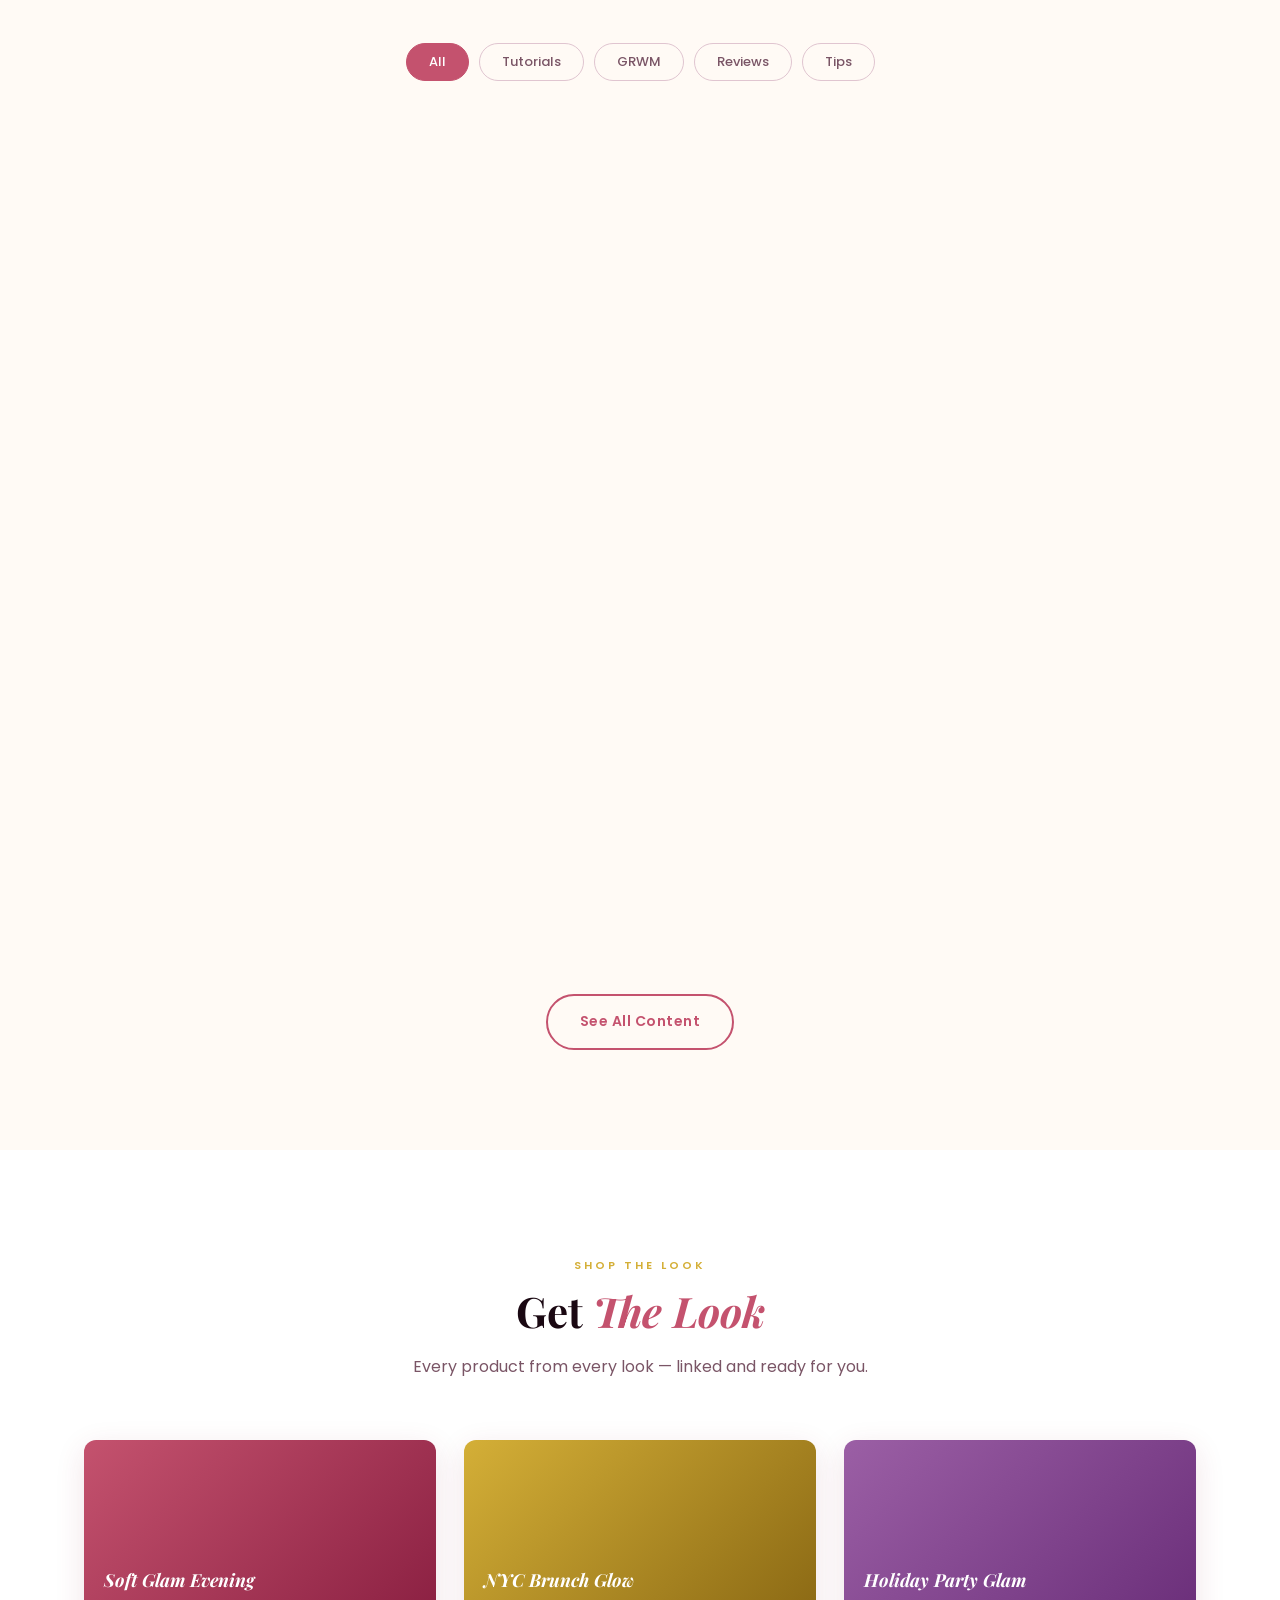
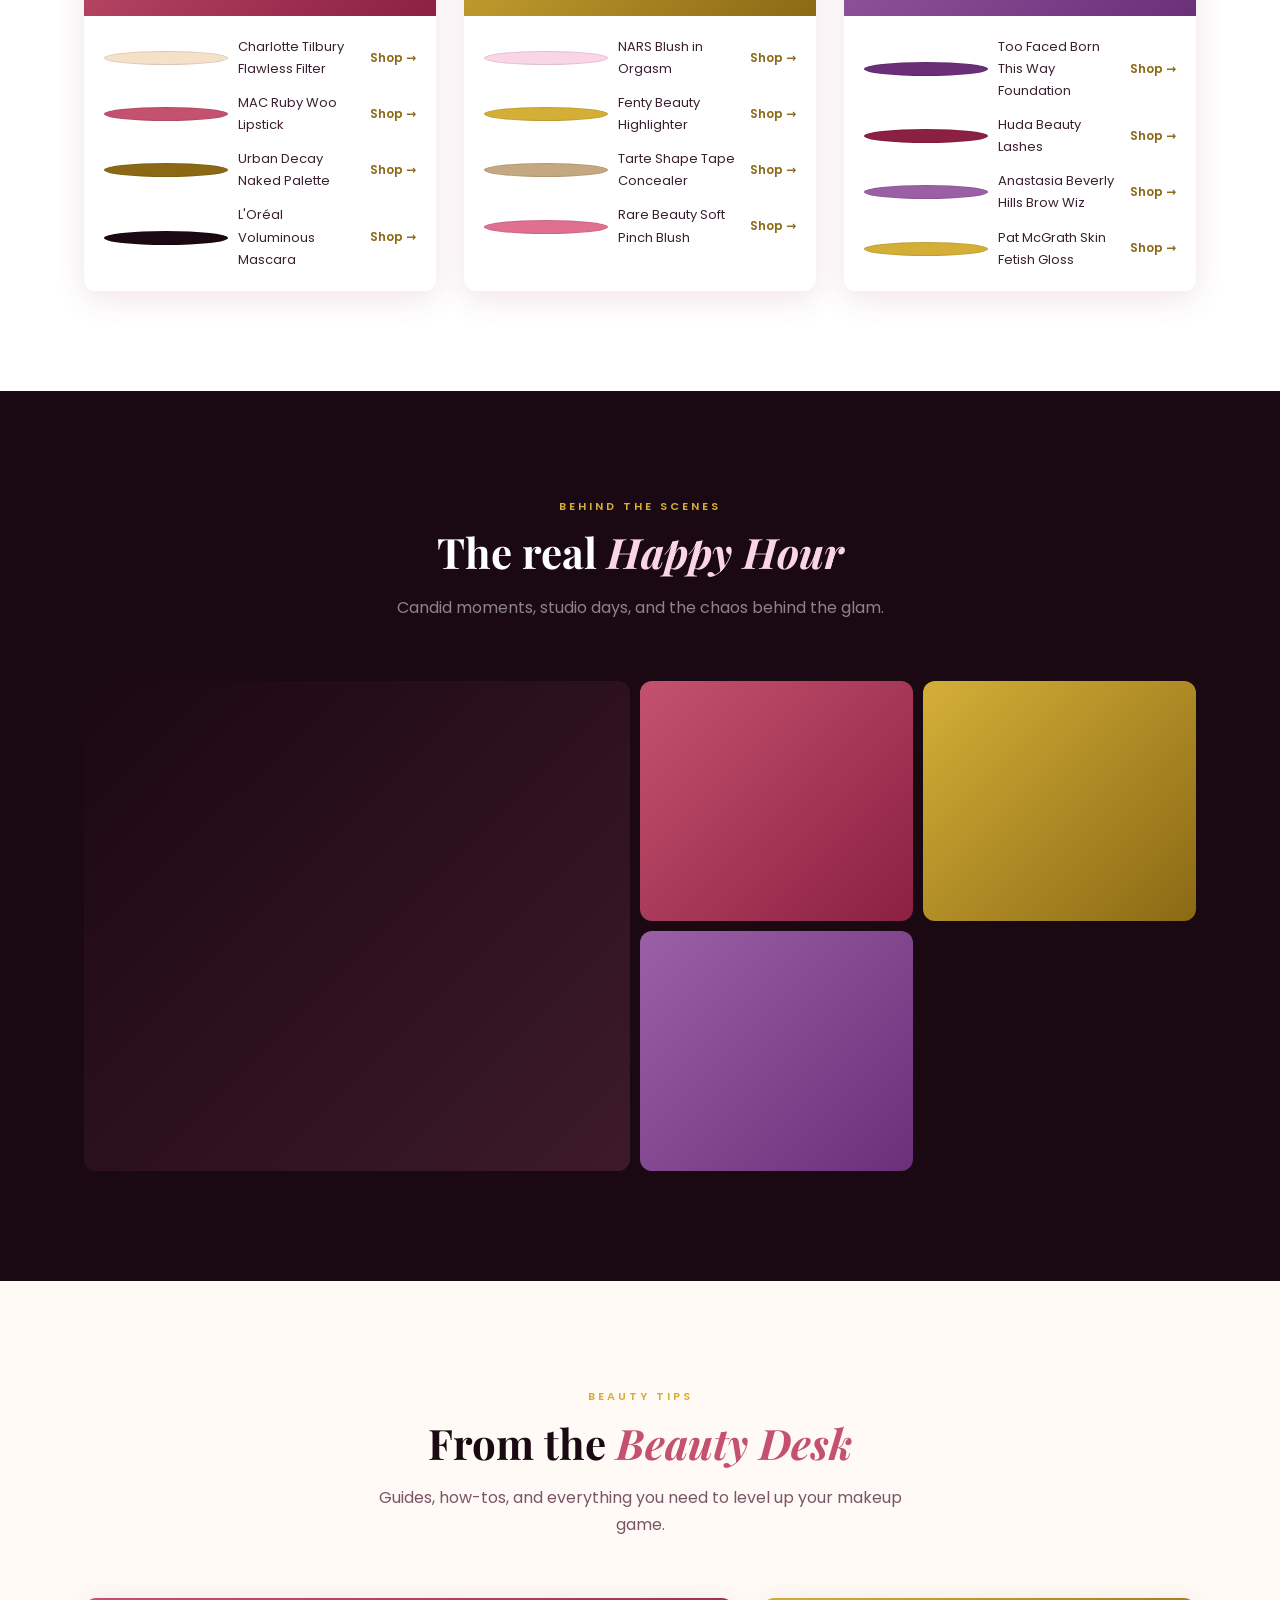
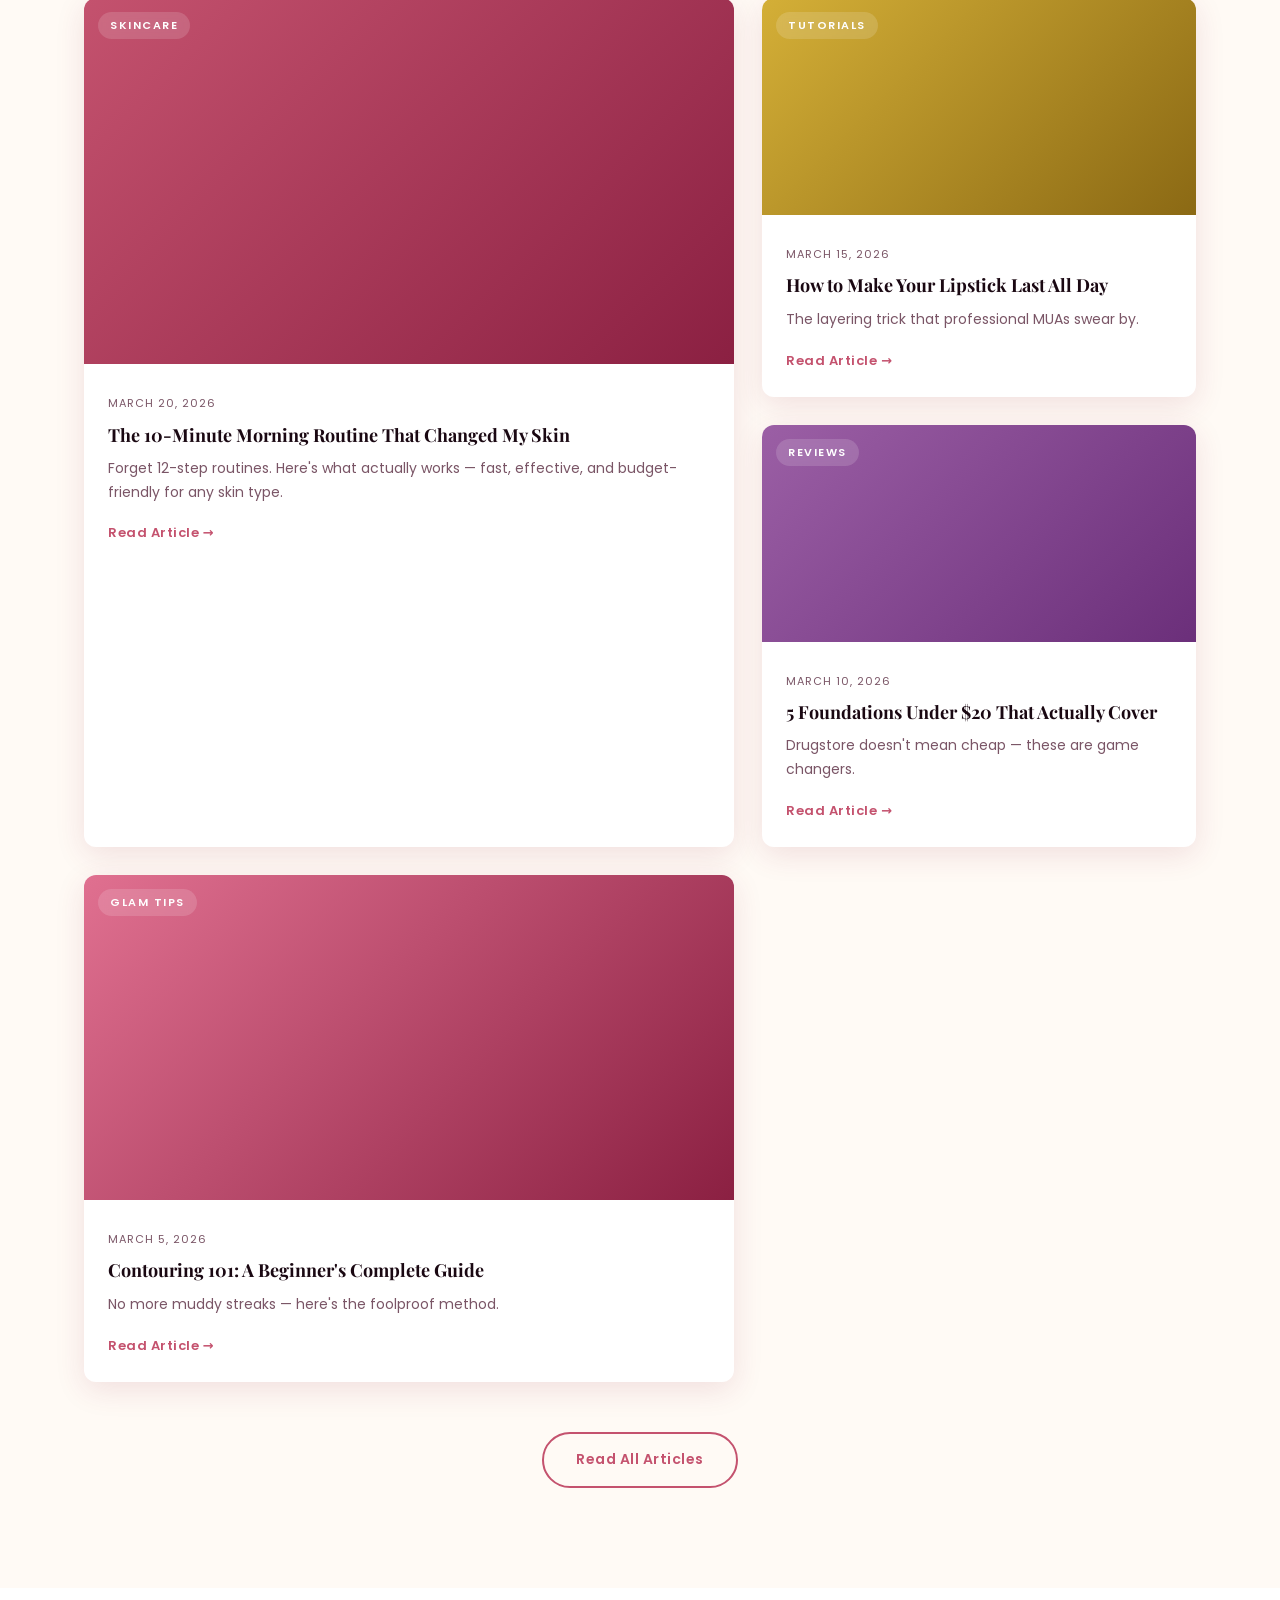
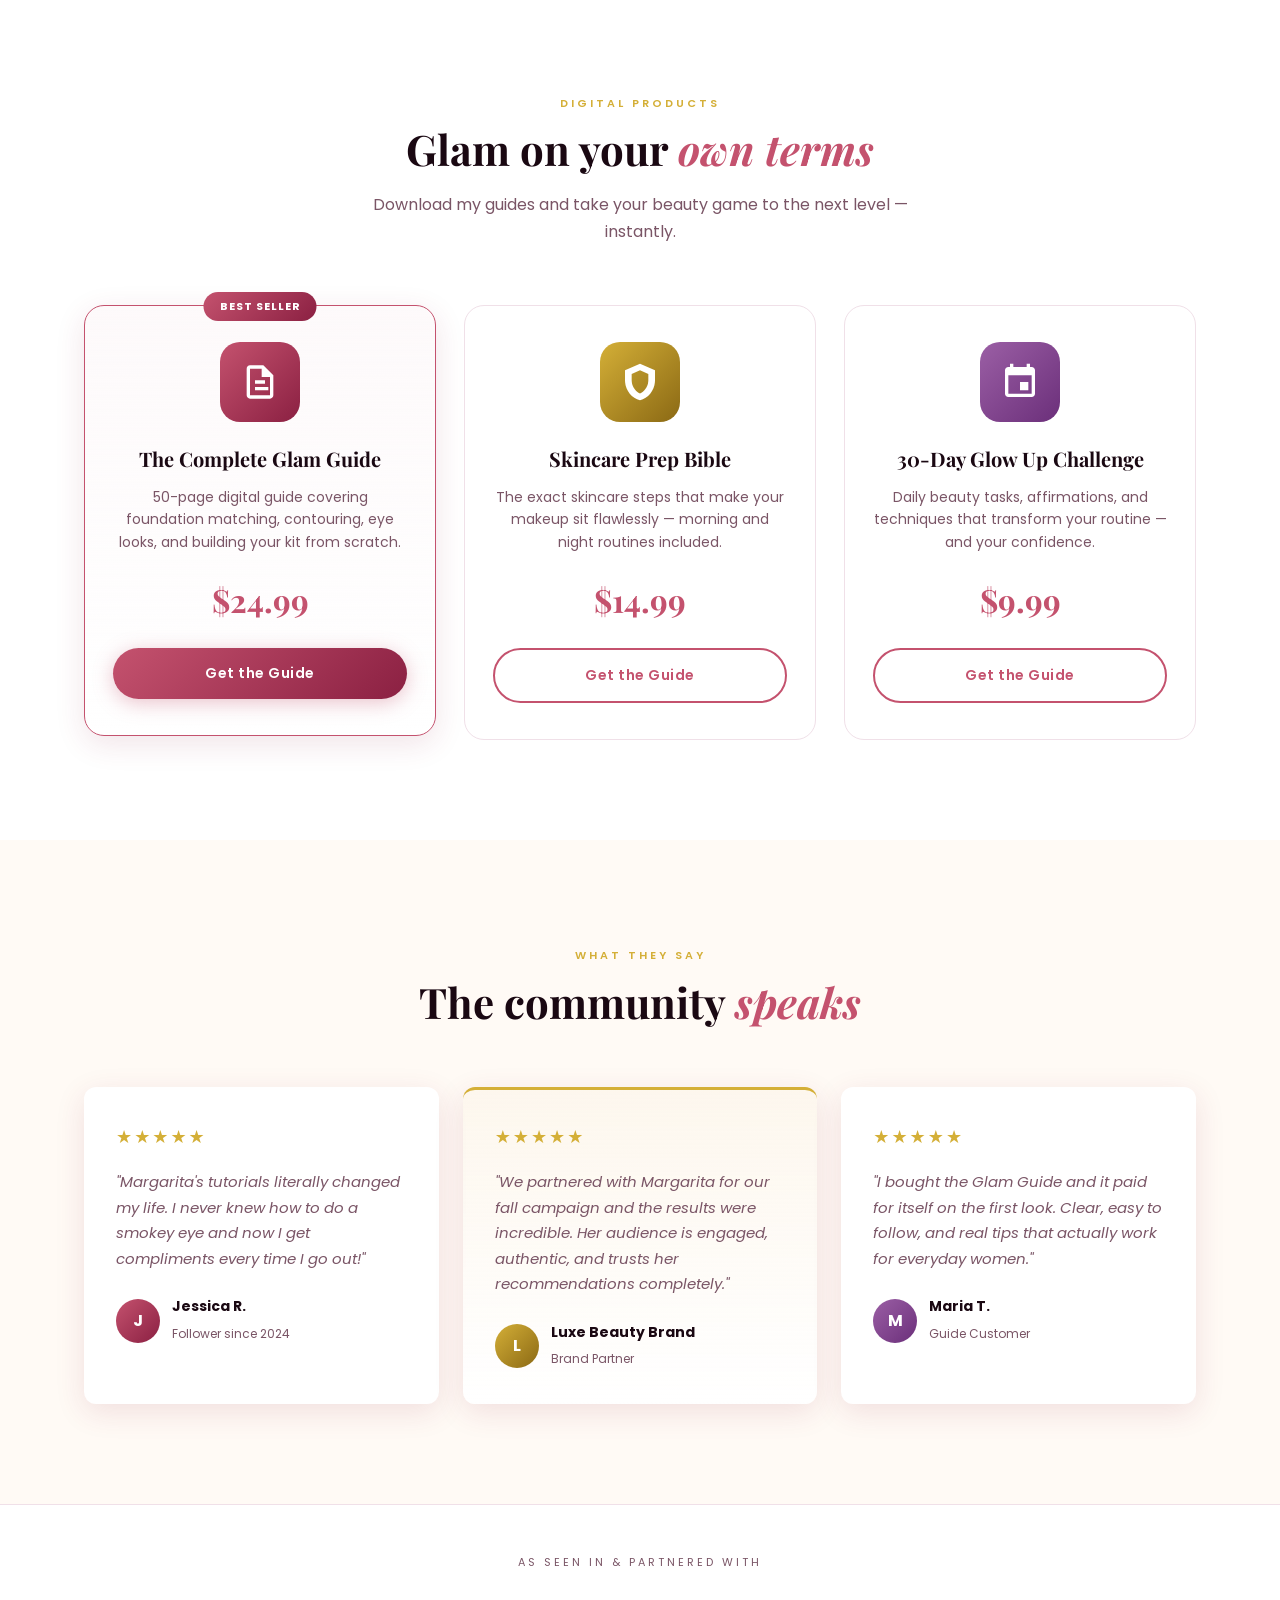
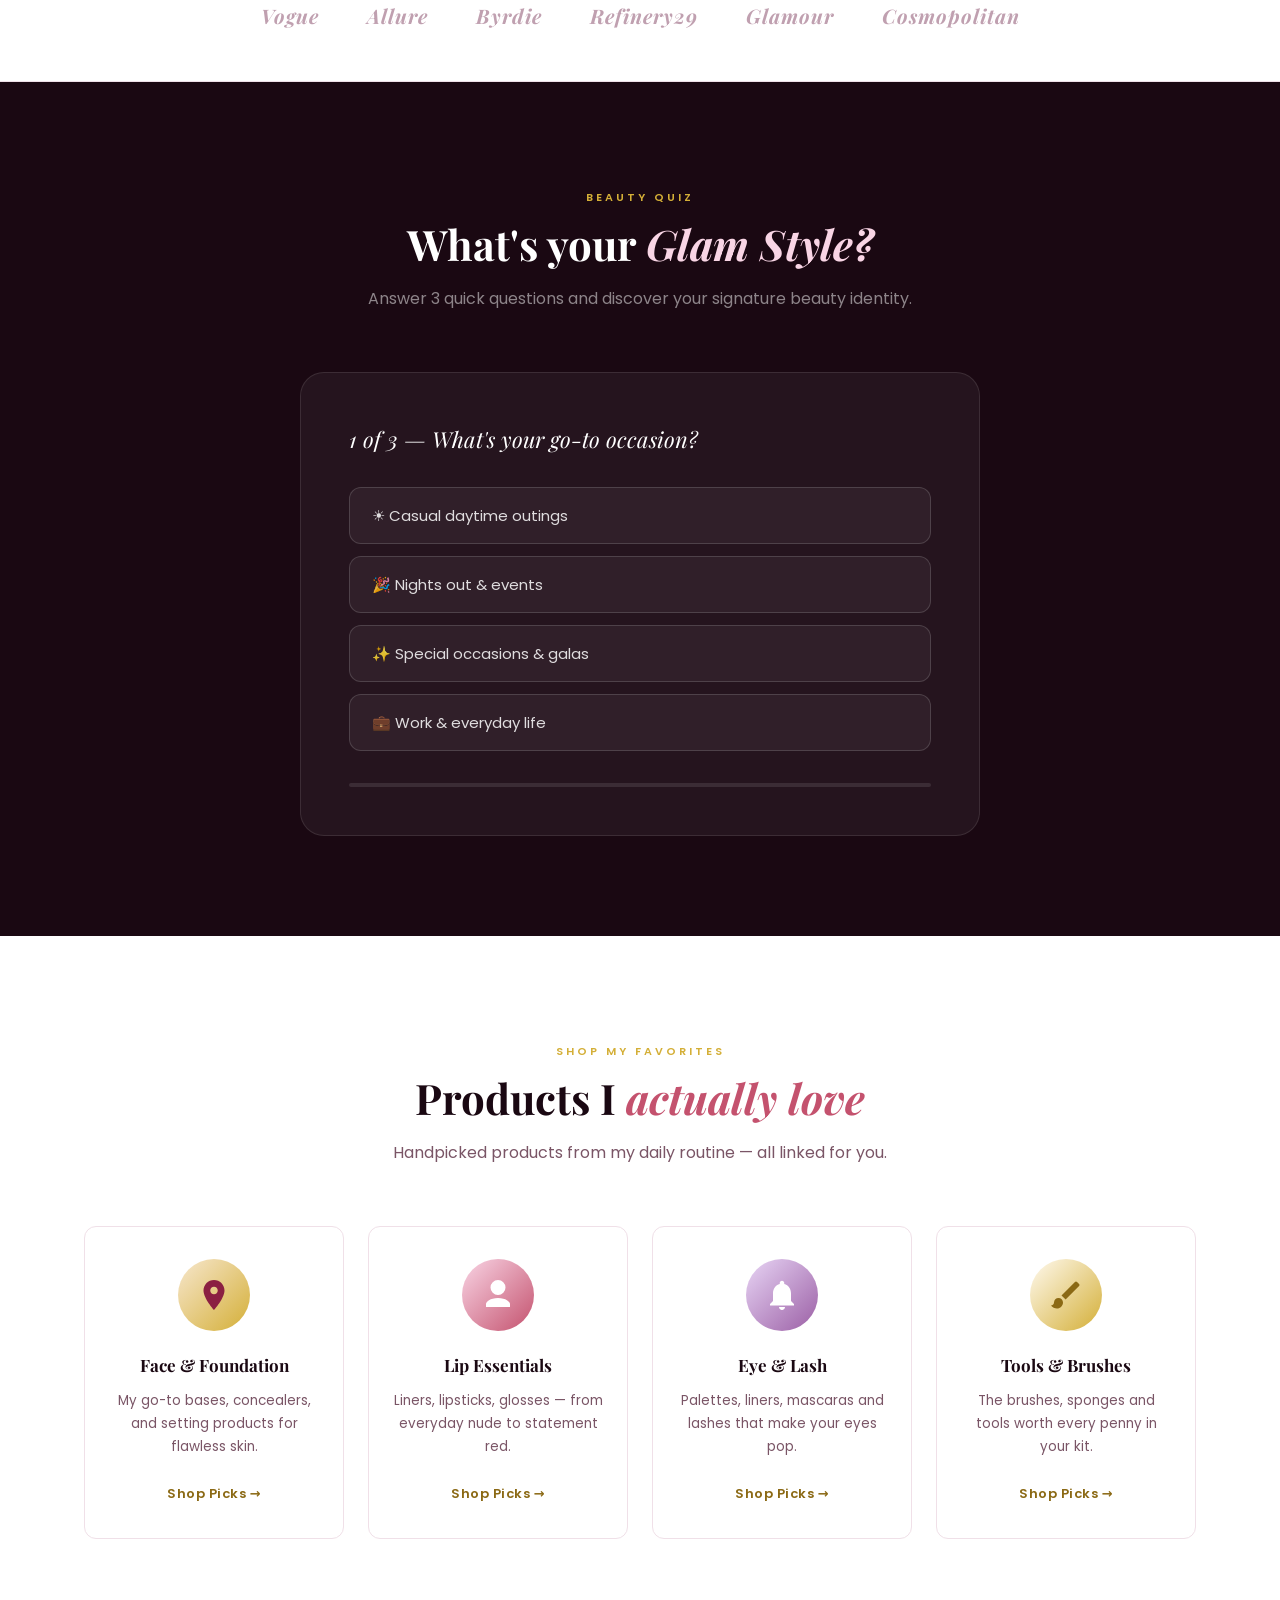
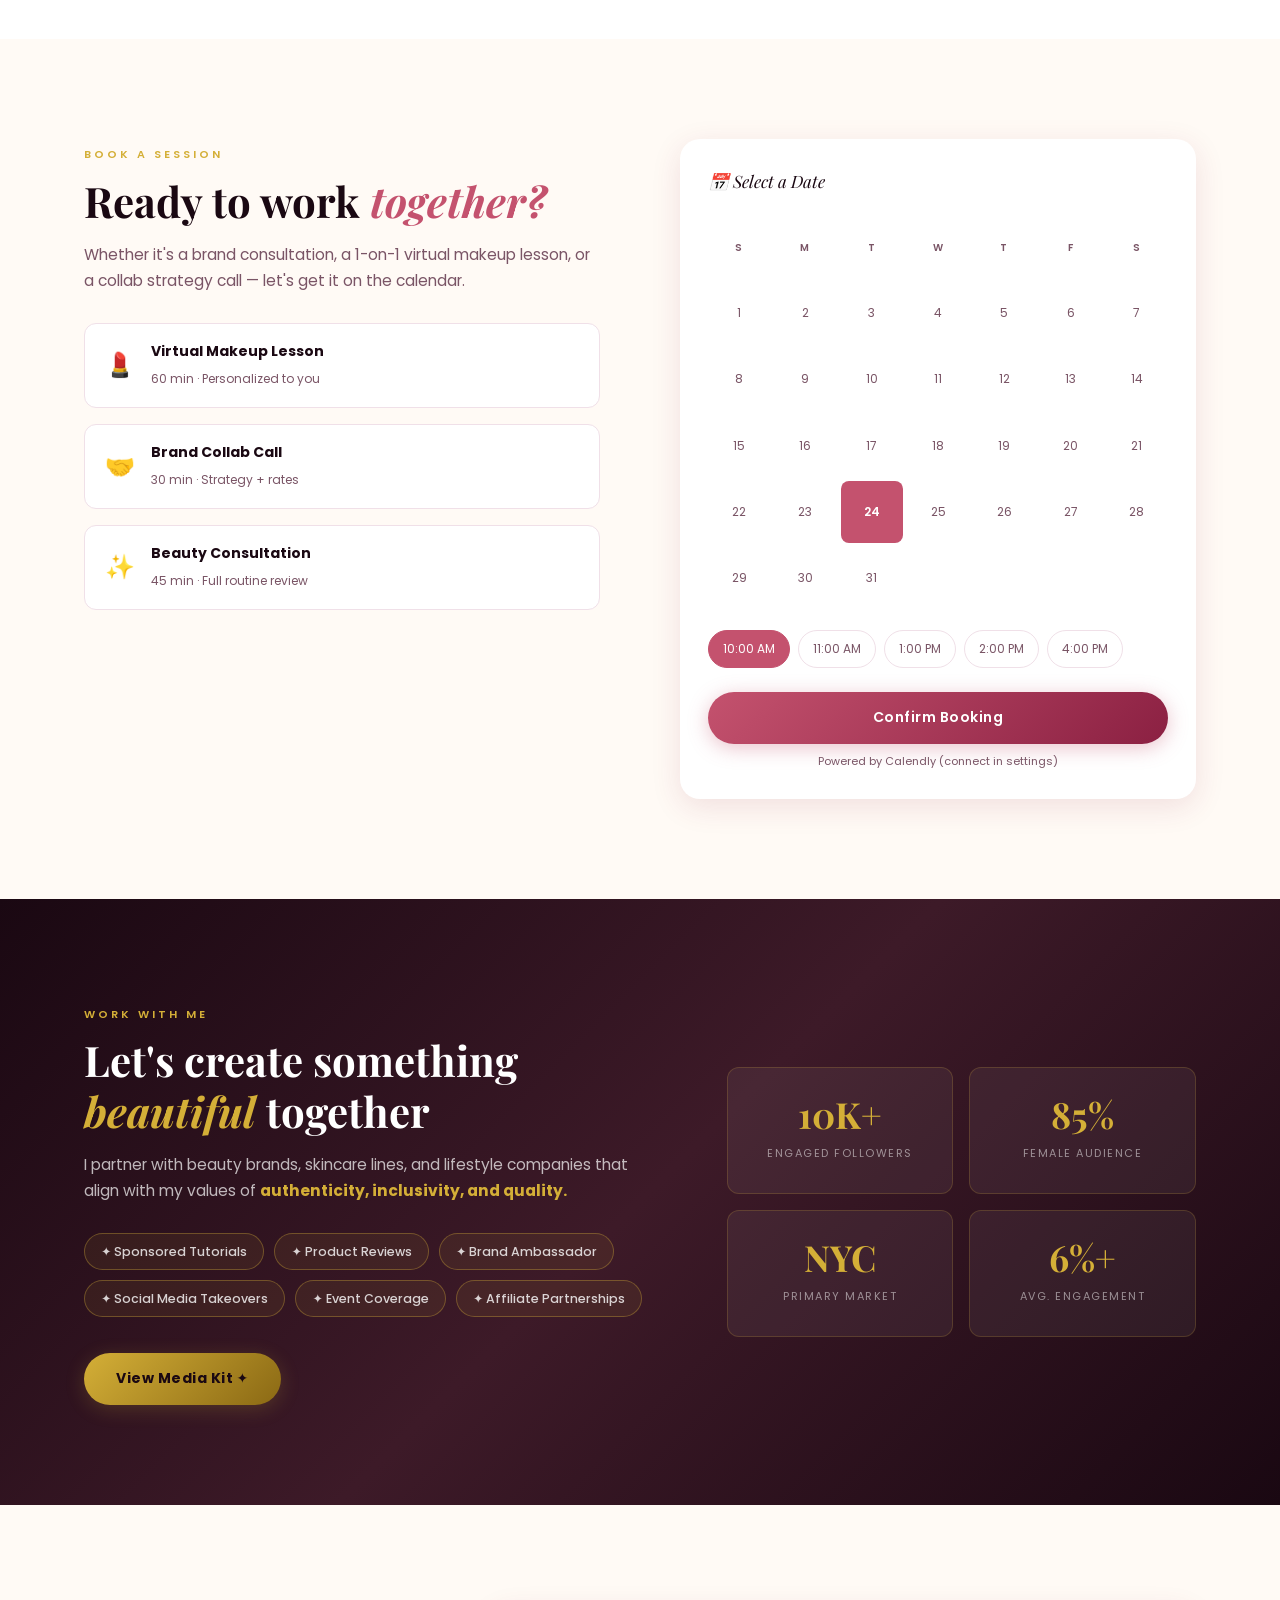
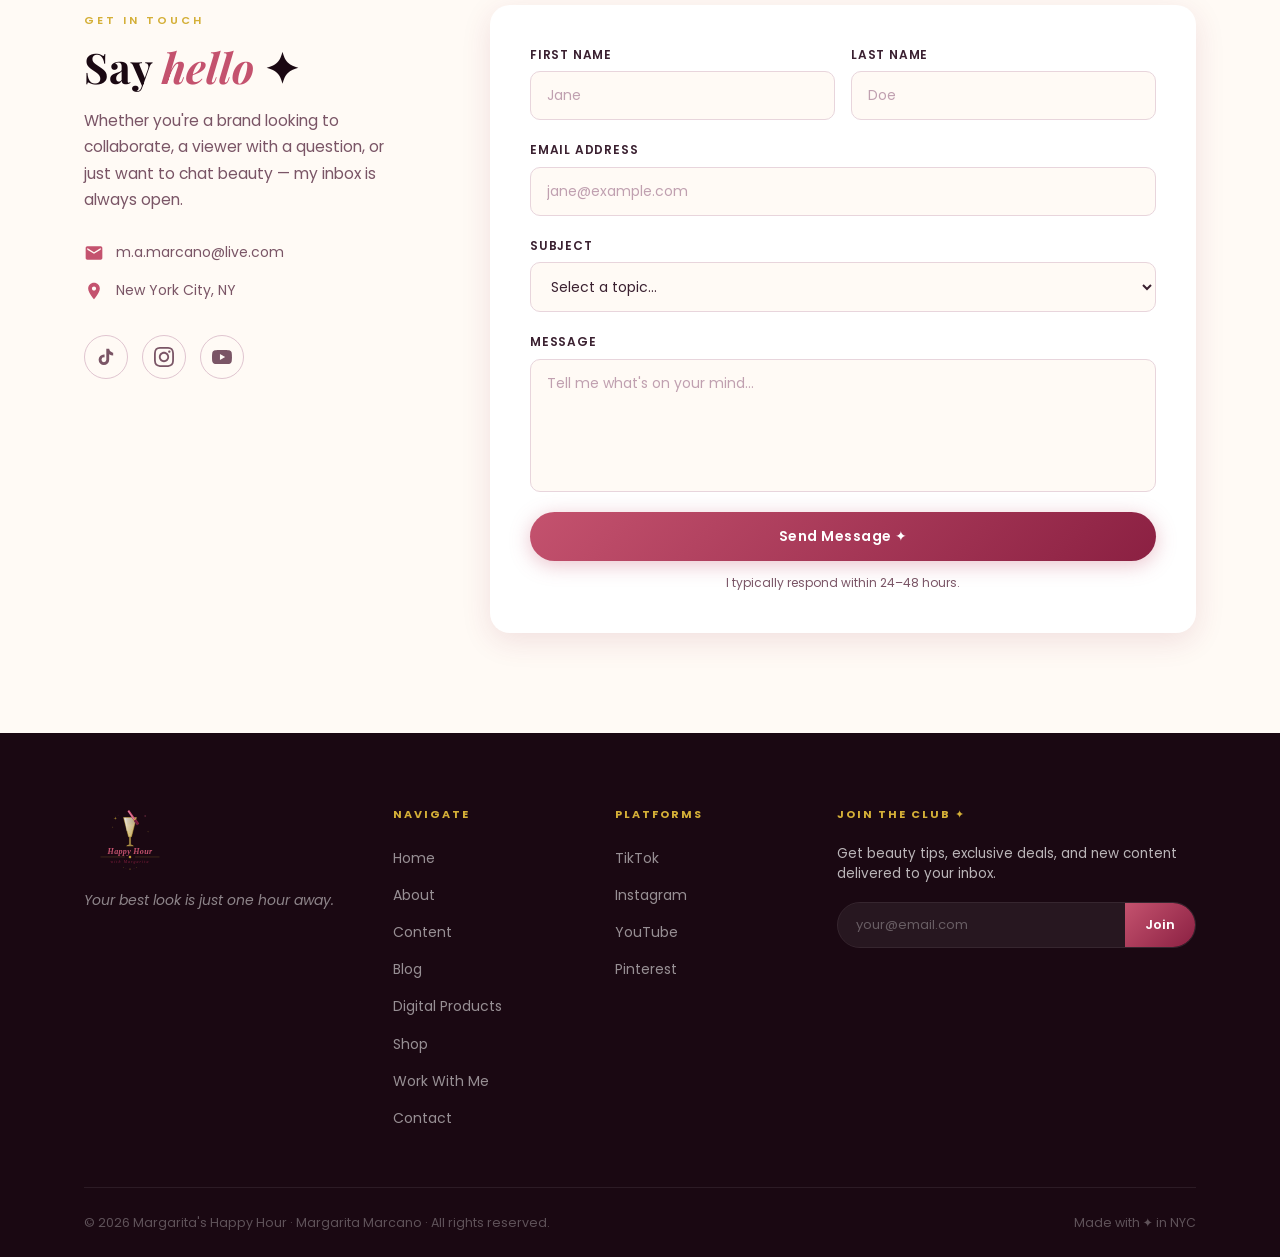
==== commit 026ed1ab: "Correct photos: Margarita's real photo on hero and about section only" ====
--- a/index.html
+++ b/index.html
@@ -99,7 +99,7 @@
     <div class="container">
       <div class="about-grid">
         <div class="about-image-wrap">
-          <img src="images/margarita-glam.jpg" alt="Margarita Marcano — NYC Makeup Artist" style="width:100%;border-radius:24px;object-fit:cover;max-height:520px;display:block;box-shadow:0 12px 40px rgba(196,82,110,.25);"/>
+          <img src="images/margarita-about.jpg" alt="Margarita Marcano — NYC Makeup Artist" style="width:100%;border-radius:24px;object-fit:cover;max-height:520px;display:block;box-shadow:0 12px 40px rgba(196,82,110,.25);"/>
           <div class="about-badge">✦ NYC Makeup Artist</div>
         </div>
         <div class="about-text">
